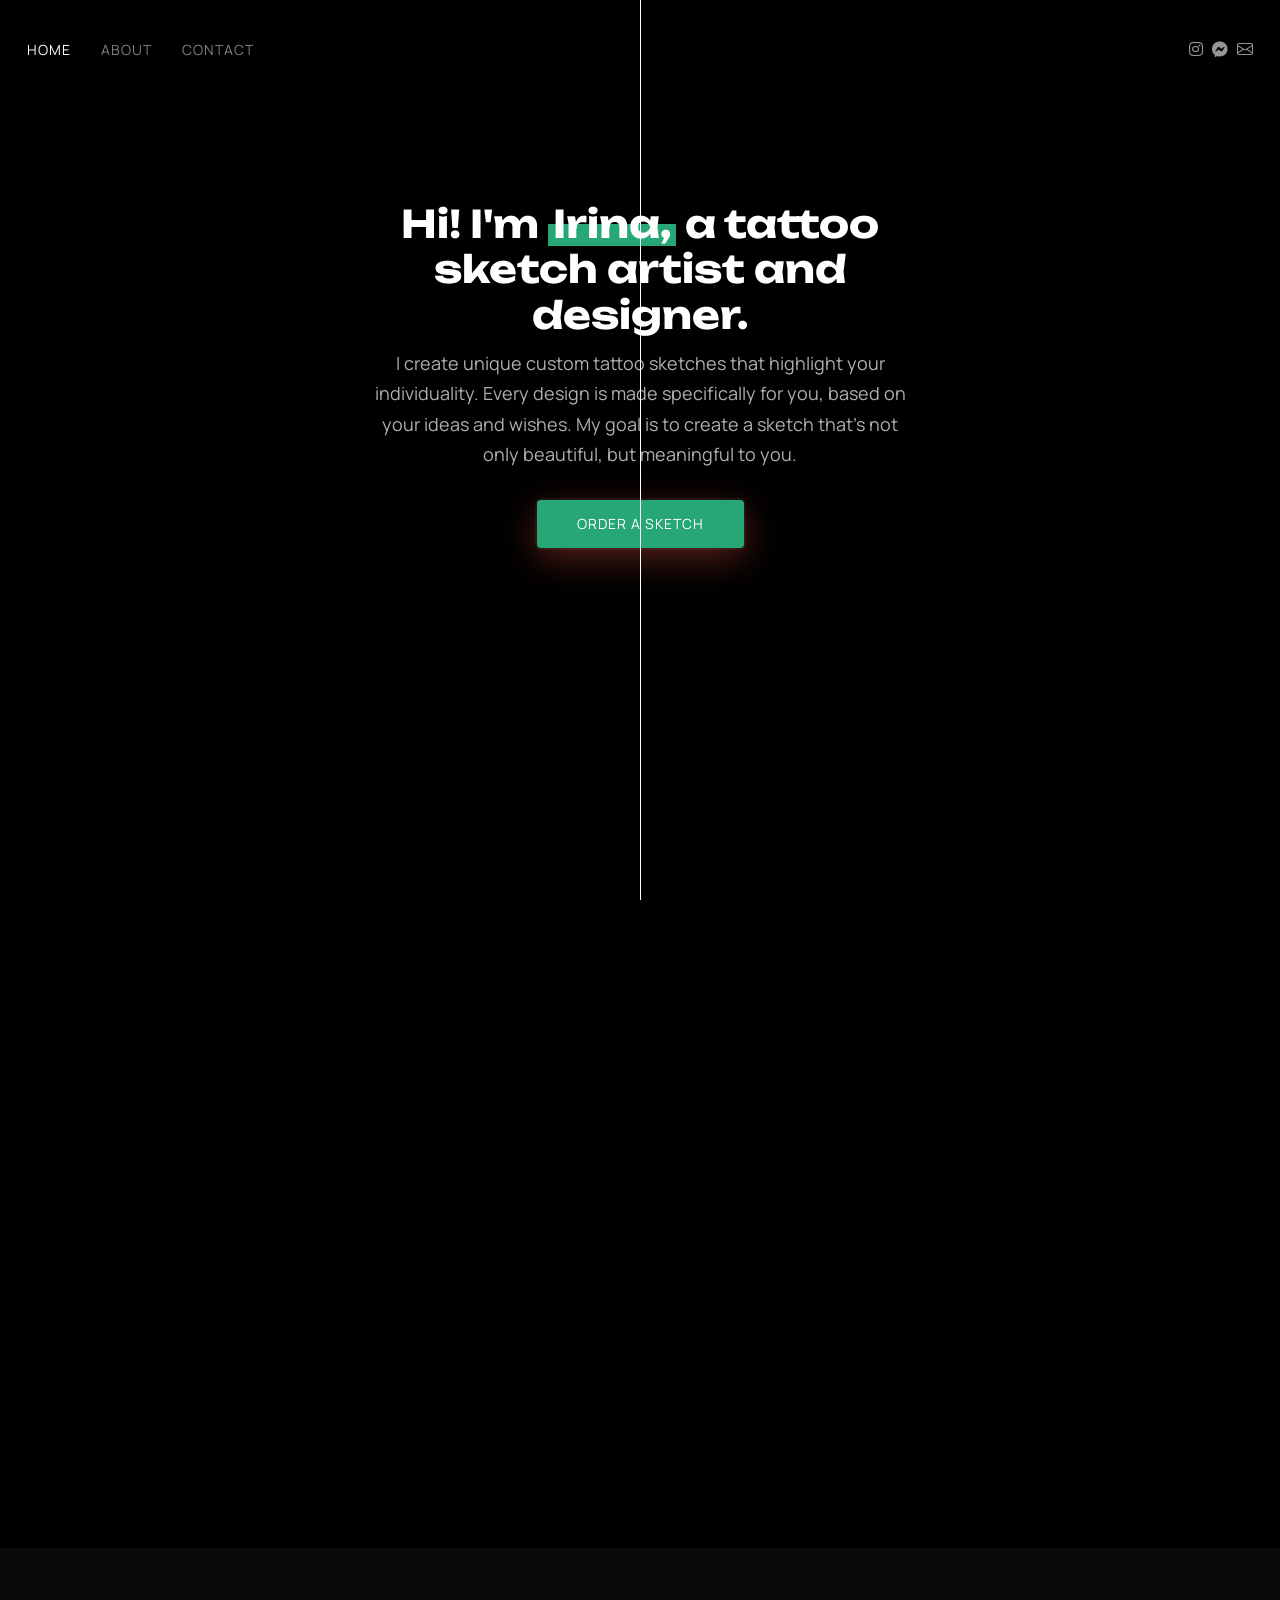
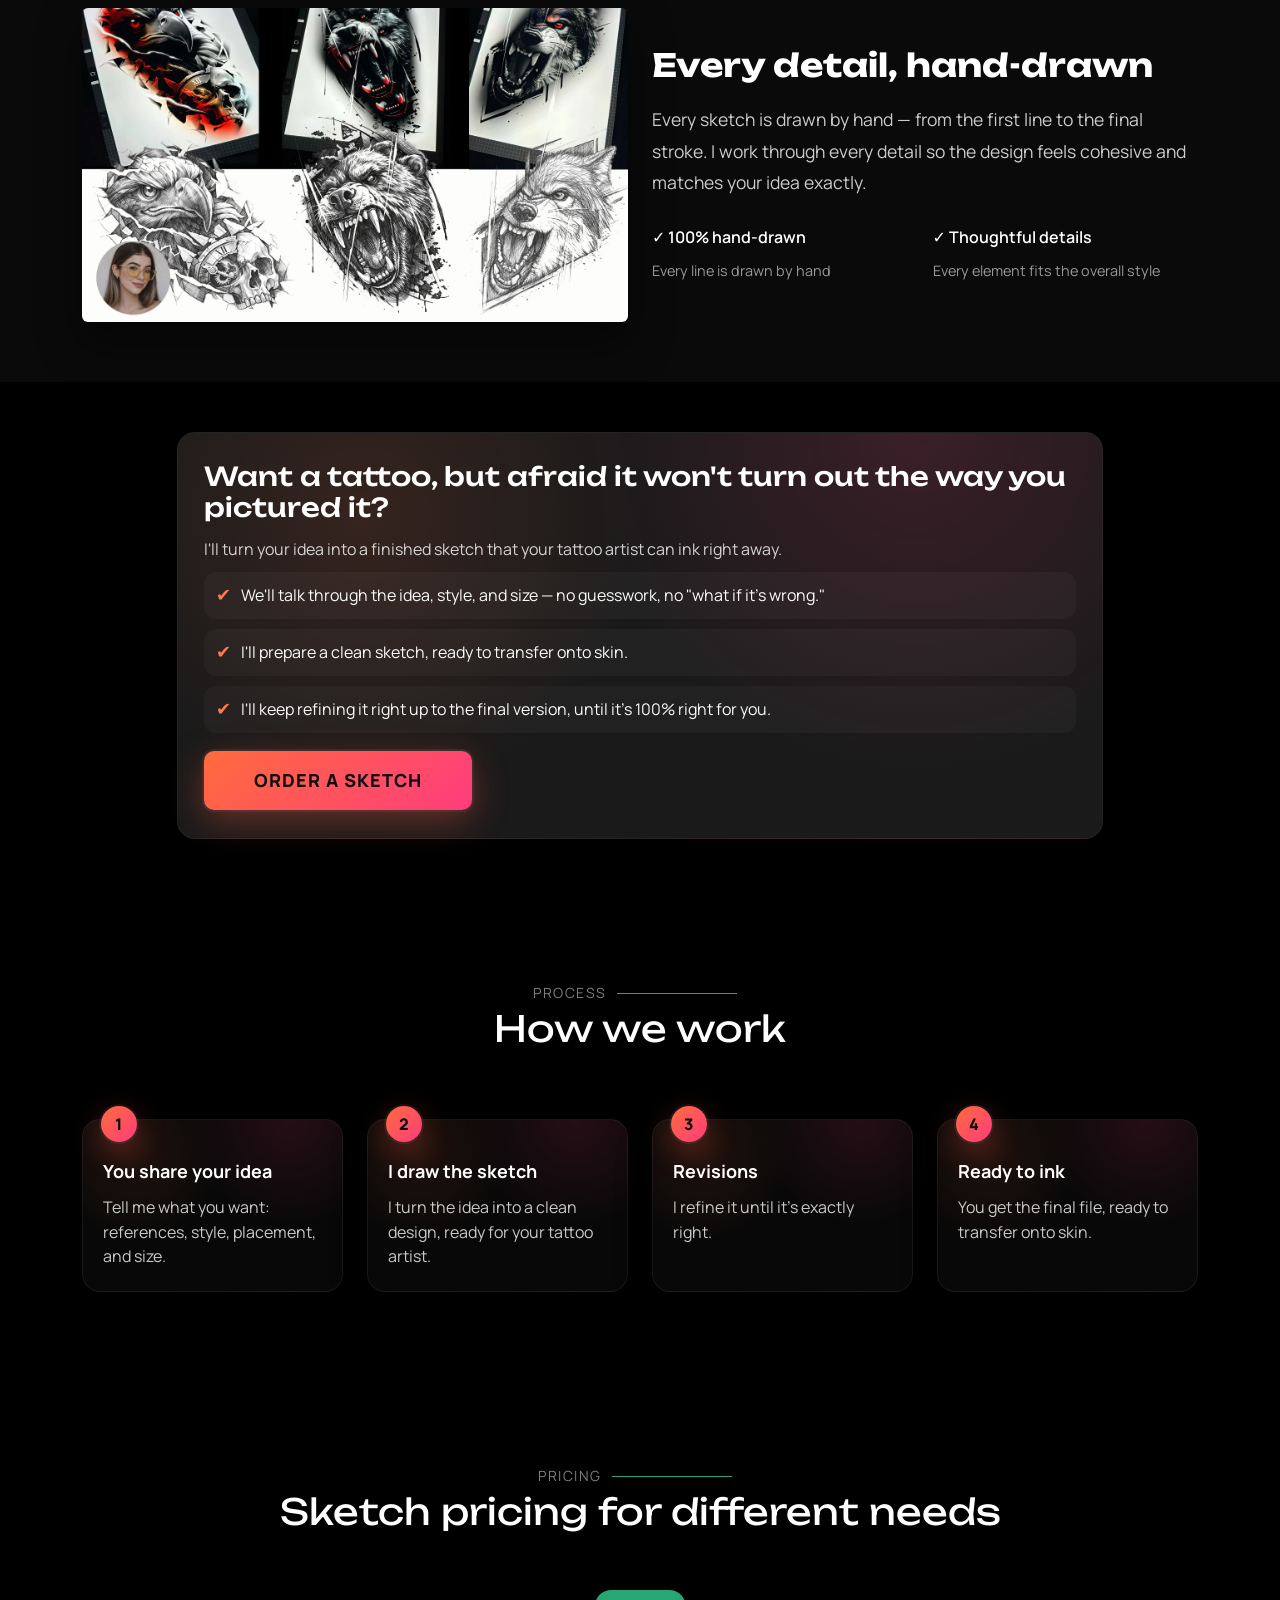
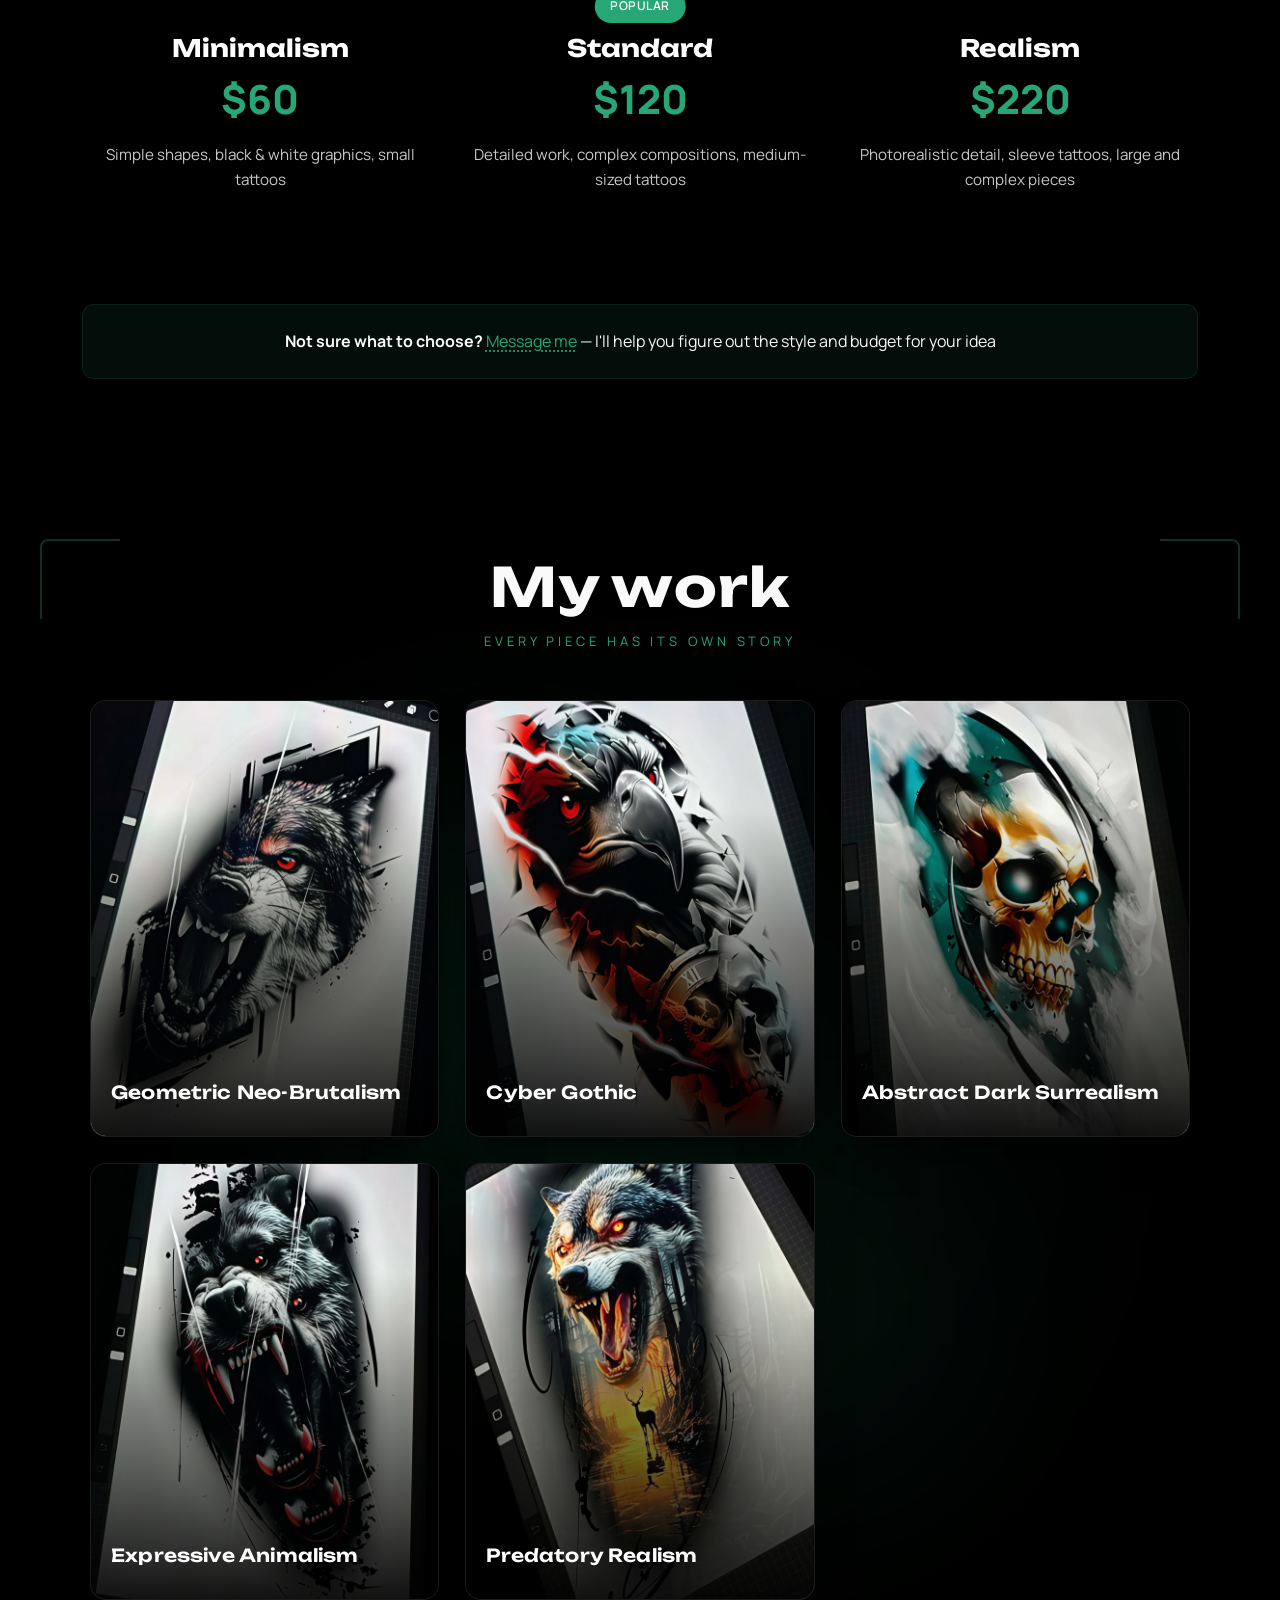
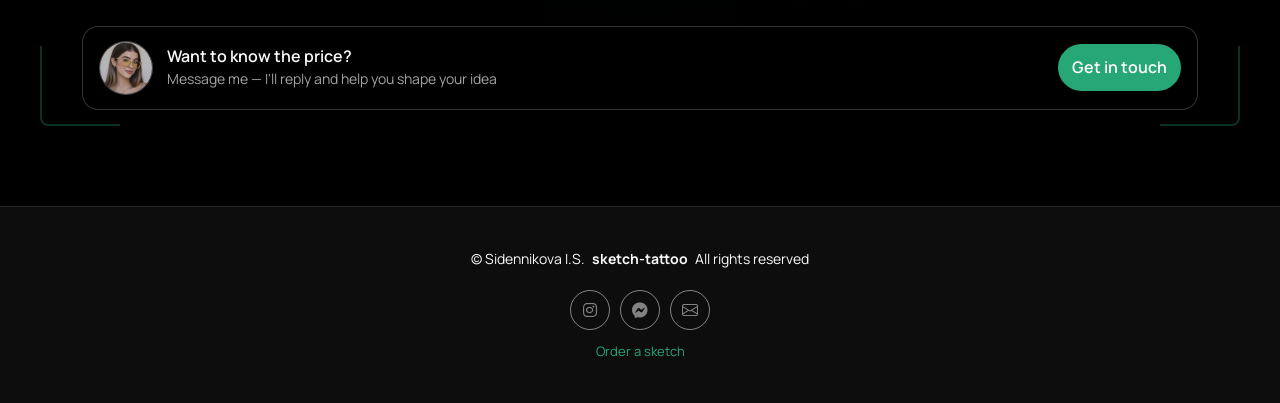
==== index.html @ bf287e65 "Update index.html" ====
<!DOCTYPE html>
<html lang="en">

<head>
  <meta charset="utf-8">
  <meta content="width=device-width, initial-scale=1.0" name="viewport">
  <title>sketch-tattoo — Custom Tattoo Sketches</title>
  <meta name="description" content="Professional custom tattoo sketches. Unique designs created just for you, based on your ideas and wishes.">
  <meta name="keywords" content="tattoo sketches, custom tattoo design, tattoo sketch artist, tattoo art, custom tattoo">

  <!-- DNS prefetch for external resources -->
  <link rel="dns-prefetch" href="//fonts.googleapis.com">
  <link rel="dns-prefetch" href="//fonts.gstatic.com">

  <!-- Favicons -->
  <link href="assets/img/favicon.png" rel="icon" type="image/png">
  <link href="assets/img/favicon.png" rel="shortcut icon" type="image/png">
  <link href="assets/img/apple-touch-icon.png" rel="apple-touch-icon">

  <!-- Open Graph -->
  <meta property="og:title" content="sketch-tattoo — Custom Tattoo Sketches">
  <meta property="og:description" content="Professional custom tattoo sketches. Unique designs created just for you.">
  <meta property="og:image" content="http://irinatattoosketch.online/assets/img/logo.png">
  <meta property="og:url" content="http://irinatattoosketch.online/">
  <meta property="og:type" content="website">
  <meta property="og:site_name" content="sketch-tattoo">
  <meta property="og:locale" content="en_US">

  <!-- Twitter Card -->
  <meta name="twitter:card" content="summary_large_image">
  <meta name="twitter:title" content="sketch-tattoo — Custom Tattoo Sketches">
  <meta name="twitter:description" content="Professional custom tattoo sketches">
  <meta name="twitter:image" content="http://irinatattoosketch.online/assets/img/logo.png">

  <!-- Additional icon sizes for better compatibility -->
  <link rel="icon" type="image/png" sizes="16x16" href="assets/img/favicon.png">
  <link rel="icon" type="image/png" sizes="32x32" href="assets/img/favicon.png">
  <link rel="icon" type="image/png" sizes="96x96" href="assets/img/favicon.png">
  <link rel="icon" type="image/png" sizes="192x192" href="assets/img/favicon.png">

  <!-- Fonts - optimized -->
  <link rel="preconnect" href="https://fonts.googleapis.com">
  <link rel="preconnect" href="https://fonts.gstatic.com" crossorigin>
  <link rel="preload" href="https://fonts.googleapis.com/css2?family=Manrope:wght@300;400;500;600;700;800&family=Unbounded:wght@400;500;600;700;800&display=swap" as="style" onload="this.onload=null;this.rel='stylesheet'">
  <noscript><link href="https://fonts.googleapis.com/css2?family=Manrope:wght@300;400;500;600;700;800&family=Unbounded:wght@400;500;600;700;800&display=swap" rel="stylesheet"></noscript>

  <!-- Critical CSS preload -->
  <link rel="preload" href="assets/vendor/bootstrap/css/bootstrap.min.css" as="style">
  <link rel="preload" href="assets/css/main.css?v=2.2" as="style">

  <!-- Vendor CSS Files -->
  <link href="assets/vendor/bootstrap/css/bootstrap.min.css" rel="stylesheet">
  <link href="assets/vendor/bootstrap-icons/bootstrap-icons.css" rel="stylesheet">
  <link href="assets/vendor/aos/aos.css" rel="stylesheet">
  <link href="assets/vendor/glightbox/css/glightbox.min.css" rel="stylesheet">
  <link href="assets/vendor/swiper/swiper-bundle.min.css" rel="stylesheet">

  <!-- Main CSS File -->
  <link href="assets/css/main.css?v=2.2" rel="stylesheet">

  <link rel="stylesheet" href="https://cdnjs.cloudflare.com/ajax/libs/font-awesome/5.15.2/css/all.min.css"/>
</head>


<!-- Meta Pixel Code -->
<script>
!function(f,b,e,v,n,t,s)
{if(f.fbq)return;n=f.fbq=function(){n.callMethod?
n.callMethod.apply(n,arguments):n.queue.push(arguments)};
if(!f._fbq)f._fbq=n;n.push=n;n.loaded=!0;n.version='2.0';
n.queue=[];t=b.createElement(e);t.async=!0;
t.src=v;s=b.getElementsByTagName(e)[0];
s.parentNode.insertBefore(t,s)}(window, document,'script',
'https://connect.facebook.net/en_US/fbevents.js');
fbq('init', '2483305172192055');
fbq('track', 'PageView');
</script>
<noscript><img height="1" width="1" style="display:none"
src="https://www.facebook.com/tr?id=2483305172192055&ev=PageView&noscript=1"
/></noscript>
<!-- End Meta Pixel Code -->


<body class="index-page">

  <header id="header" class="header d-flex align-items-center sticky-top">
    <div class="container-fluid position-relative d-flex align-items-center justify-content-between">
      <nav id="navmenu" class="navmenu">
        <ul>
          <li><a href="http://irinatattoosketch.online/" class="active">Home<br></a></li>
          <li><a href="http://irinatattoosketch.online/about.html">About</a></li>
          <li><a href="http://irinatattoosketch.online/contact.html">Contact</a></li>
        </ul>
        <i class="mobile-nav-toggle d-xl-none bi bi-list"></i>
      </nav>

      <div class="header-social-links">
        <a href="https://instagram.com/irinasketches" class="instagram" target="_blank" rel="noopener" aria-label="Instagram"><i class="fab fa-instagram"></i></a>
        <a href="https://m.me/irinasketches" class="messenger" target="_blank" rel="noopener" aria-label="Facebook Messenger"><i class="fab fa-facebook-messenger"></i></a>
        <a href="mailto:sidelnikovairina002@gmail.com" class="email" rel="noopener" aria-label="Email"><i class="bi bi-envelope"></i></a>
      </div>

    </div>
  </header>

  <main class="main">

    <!-- Hero Section -->
    <section id="hero" class="hero section">

      <div class="container">
        <div class="row justify-content-center">
          <div class="col-lg-6 text-center" data-aos="fade-up" data-aos-delay="100">
            <h2><span>Hi! I'm </span><span class="underlight">Irina,</span><span> a tattoo sketch artist and designer.</span></h2>
            <p>I create unique custom tattoo sketches that highlight your individuality. Every design is made specifically for you, based on your ideas and wishes. My goal is to create a sketch that's not only beautiful, but meaningful to you.</p>
            <div>
              <a class="btn-get-started order-trigger" href="#order">Order a sketch<br></a>
            </div>

          </div>
        </div>
      </div>
    </section><!-- /Hero Section -->
    <section id="video-hero" class="video-hero" style="position: relative; height: 100vh; overflow: hidden;">
      <video autoplay muted loop playsinline preload="metadata"
        style="
          position: absolute;
          top: 50%;
          left: 50%;
          height: 100%;
          transform: translate(-50%, -50%);
          object-fit: contain;
          pointer-events: none;
          user-select: none;
        "
        id="background-video"
        oncontextmenu="return false;"
        onselectstart="return false;"
        ondragstart="return false;"
      >
        <source src="assets/vid/123.mp4" type="video/mp4">
      </video>
    </section>


    <script>
      // Load the video after the page loads, with a delay
      window.addEventListener('load', function() {
        setTimeout(function() {
          const video = document.getElementById("background-video");
          if (video) {
            video.load(); // Load the video
            video.playbackRate = 0.7; // Slow the video down slightly
          }
        }, 1000); // 1 second delay after page load
      });
    </script>

    <!-- Handmade Section -->
    <section class="section" style="padding: 60px 0; background: #0a0a0a;">
      <div class="container" data-aos="fade-up" data-aos-delay="100">
        <div class="row align-items-center justify-content-center">
          <div class="col-lg-6">
            <div class="handmade-image-wrapper">
              <img id="handmadeImage" src="" alt="Hand-drawn sketch" class="img-fluid rounded" style="width: 100%; height: auto; box-shadow: 0 20px 40px rgba(0,0,0,0.5);" draggable="false" oncontextmenu="return false;" onselectstart="return false;" ondragstart="return false;">
            </div>
          </div>
          <div class="col-lg-6">
            <div class="handmade-content">
              <h3 style="color: #fff; font-size: 2rem; margin-bottom: 20px; font-weight: 700;">Every detail, hand-drawn</h3>
              <p style="color: #ccc; font-size: 1.1rem; line-height: 1.8; margin-bottom: 25px;">
                Every sketch is drawn by hand — from the first line to the final stroke. I work through every detail so the design feels cohesive and matches your idea exactly.
              </p>
              <div style="display: flex; gap: 15px; flex-wrap: wrap;">
                <div style="flex: 1; min-width: 200px;">
                  <div style="color: #fff; font-weight: 600; margin-bottom: 8px;">✓ 100% hand-drawn</div>
                  <div style="color: #999; font-size: 0.9rem;">Every line is drawn by hand</div>
                </div>
                <div style="flex: 1; min-width: 200px;">
                  <div style="color: #fff; font-weight: 600; margin-bottom: 8px;">✓ Thoughtful details</div>
                  <div style="color: #999; font-size: 0.9rem;">Every element fits the overall style</div>
                </div>
              </div>
            </div>
          </div>
        </div>
      </div>
    </section>

    <!-- Gallery Section -->
    <section class="section" style="padding: 50px 0;">
      <div class="container" data-aos="fade-up" data-aos-delay="80">
        <div class="row justify-content-center">
          <div class="col-lg-10">
            <div class="pain-block">
              <h3>Want a tattoo, but afraid it won't turn out the way you pictured it?</h3>
              <p>I'll turn your idea into a finished sketch that your tattoo artist can ink right away.</p>
              <ul class="pain-bullets">
                <li><span class="icon">✔</span><span>We'll talk through the idea, style, and size — no guesswork, no "what if it's wrong."</span></li>
                <li><span class="icon">✔</span><span>I'll prepare a clean sketch, ready to transfer onto skin.</span></li>
                <li><span class="icon">✔</span><span>I'll keep refining it right up to the final version, until it's 100% right for you.</span></li>
              </ul>
              <div style="margin-top: 18px;">
                <a class="btn-get-started order-trigger" href="#order">Order a sketch</a>
              </div>
            </div>
          </div>
        </div>
      </div>
    </section>
    <section id="work" class="section work-process">
      <div class="container" data-aos="fade-up" data-aos-delay="80">
        <div class="section-title text-center">
          <h2>Process</h2>
          <p>How we work</p>
        </div>

        <div class="row gy-4 justify-content-center">
          <div class="col-lg-3 col-md-6">
            <div class="work-step-card" data-aos="fade-up" data-aos-delay="100">
              <div class="work-step-badge">1</div>
              <div class="work-step-title">You share your idea</div>
              <div class="work-step-text">Tell me what you want: references, style, placement, and size.</div>
            </div>
          </div>

          <div class="col-lg-3 col-md-6">
            <div class="work-step-card" data-aos="fade-up" data-aos-delay="150">
              <div class="work-step-badge">2</div>
              <div class="work-step-title">I draw the sketch</div>
              <div class="work-step-text">I turn the idea into a clean design, ready for your tattoo artist.</div>
            </div>
          </div>

          <div class="col-lg-3 col-md-6">
            <div class="work-step-card" data-aos="fade-up" data-aos-delay="200">
              <div class="work-step-badge">3</div>
              <div class="work-step-title">Revisions</div>
              <div class="work-step-text">I refine it until it's exactly right.</div>
            </div>
          </div>

          <div class="col-lg-3 col-md-6">
            <div class="work-step-card" data-aos="fade-up" data-aos-delay="250">
              <div class="work-step-badge">4</div>
              <div class="work-step-title">Ready to ink</div>
              <div class="work-step-text">You get the final file, ready to transfer onto skin.</div>
            </div>
          </div>
        </div>
      </div>
    </section>

    <!-- Pricing Section -->
    <section id="pricing" class="section pricing-section">
      <div class="container" data-aos="fade-up" data-aos-delay="80">
        <div class="section-title text-center">
          <h2>Pricing</h2>
          <p>Sketch pricing for different needs</p>
        </div>
      </div>

      <!-- "Popular" block for mobile -->
      <div class="pricing-popular-mobile d-block d-md-none">
        <div class="container" data-aos="fade-up" data-aos-delay="150">
          <div class="pricing-item pricing-popular">
            <span class="pricing-badge">Popular</span>
            <h3 class="pricing-title">Standard</h3>
            <div>
              <div class="pricing-price">$120</div>
              <p class="pricing-desc">Detailed work, complex compositions, medium-sized tattoos</p>
            </div>
          </div>
        </div>
      </div>

      <div class="container" data-aos="fade-up" data-aos-delay="80">
        <div class="row gy-4 justify-content-center">
          <div class="col-lg-4 col-md-6 d-none d-md-block">
            <div class="pricing-item" data-aos="fade-up" data-aos-delay="100">
              <h3 class="pricing-title">Minimalism</h3>
              <div>
                <div class="pricing-price">$60</div>
                <p class="pricing-desc">Simple shapes, black & white graphics, small tattoos</p>
              </div>
            </div>
          </div>

          <div class="col-lg-4 col-md-6 d-none d-md-block">
            <div class="pricing-item pricing-popular" data-aos="fade-up" data-aos-delay="150">
              <span class="pricing-badge">Popular</span>
              <h3 class="pricing-title">Standard</h3>
              <div>
                <div class="pricing-price">$120</div>
                <p class="pricing-desc">Detailed work, complex compositions, medium-sized tattoos</p>
              </div>
            </div>
          </div>

          <div class="col-lg-4 col-md-6 d-none d-md-block">
            <div class="pricing-item" data-aos="fade-up" data-aos-delay="200">
              <h3 class="pricing-title">Realism</h3>
              <div>
                <div class="pricing-price">$220</div>
                <p class="pricing-desc">Photorealistic detail, sleeve tattoos, large and complex pieces</p>
              </div>
            </div>
          </div>

          <!-- Mobile versions of the remaining blocks -->
          <div class="col-12 d-block d-md-none">
            <div class="row gy-3">
              <div class="col-12">
                <div class="pricing-item" data-aos="fade-up" data-aos-delay="100">
                  <h3 class="pricing-title">Minimalism</h3>
                  <div>
                    <div class="pricing-price">$60</div>
                    <p class="pricing-desc">Simple shapes, black & white graphics, small tattoos</p>
                  </div>
                </div>
              </div>

              <div class="col-12">
                <div class="pricing-item" data-aos="fade-up" data-aos-delay="200">
                  <h3 class="pricing-title">Realism</h3>
                  <div>
                    <div class="pricing-price">$220</div>
                    <p class="pricing-desc">Photorealistic detail, sleeve tattoos, large and complex pieces</p>
                  </div>
                </div>
              </div>
            </div>
          </div>
        </div>

        <div class="pricing-note text-center" data-aos="fade-up" data-aos-delay="250">
          <p><strong>Not sure what to choose?</strong> <a href="#order" class="order-trigger" style="color: var(--accent-color); text-decoration: underline; text-decoration-style: dotted; text-underline-offset: 4px;">Message me</a> — I'll help you figure out the style and budget for your idea</p>
        </div>
      </div>
    </section>

    <section id="gallery-4" class="section mfb-gallery">

      <div class="mfb-gallery__bg" aria-hidden="true">
        <div class="mfb-gallery__glow mfb-gallery__glow--1"></div>
        <div class="mfb-gallery__glow mfb-gallery__glow--2"></div>
        <div class="mfb-gallery__glow mfb-gallery__glow--3"></div>

        <div class="mfb-gallery__corner mfb-gallery__corner--tl"></div>
        <div class="mfb-gallery__corner mfb-gallery__corner--tr"></div>
        <div class="mfb-gallery__corner mfb-gallery__corner--bl"></div>
        <div class="mfb-gallery__corner mfb-gallery__corner--br"></div>
      </div>

      <div class="container mfb-gallery__container">
        <div class="mfb-gallery__header">
          <h2 class="mfb-gallery__title">My work</h2>
          <p class="mfb-gallery__subtitle">Every piece has its own story</p>
        </div>

        <div class="mfb-grid">
          <figure class="mfb-card">
            <img class="mfb-card__img" src="assets/img/gallery/gallery-1.jpg" alt="Geometric neo-brutalism" loading="lazy" draggable="false" oncontextmenu="return false;">
            <figcaption class="mfb-card__caption">
              <h3 class="mfb-card__title">Geometric Neo-Brutalism</h3>
              <p class="mfb-card__desc"></p>
            </figcaption>
          </figure>

          <figure class="mfb-card">
            <img class="mfb-card__img" src="assets/img/gallery/gallery-2.jpg" alt="Cyber gothic" loading="lazy" draggable="false" oncontextmenu="return false;">
            <figcaption class="mfb-card__caption">
              <h3 class="mfb-card__title">Cyber Gothic</h3>
              <p class="mfb-card__desc"></p>
            </figcaption>
          </figure>

          <figure class="mfb-card">
            <img class="mfb-card__img" src="assets/img/gallery/gallery-3.jpg" alt="Abstract dark surrealism" loading="lazy" draggable="false" oncontextmenu="return false;">
            <figcaption class="mfb-card__caption">
              <h3 class="mfb-card__title">Abstract Dark Surrealism</h3>
              <p class="mfb-card__desc"></p>
            </figcaption>
          </figure>

          <figure class="mfb-card">
            <img class="mfb-card__img" src="assets/img/gallery/gallery-4.jpg" alt="Expressive animalism" loading="lazy" draggable="false" oncontextmenu="return false;">
            <figcaption class="mfb-card__caption">
              <h3 class="mfb-card__title">Expressive Animalism</h3>
              <p class="mfb-card__desc"></p>
            </figcaption>
          </figure>

          <figure class="mfb-card">
            <img class="mfb-card__img" src="assets/img/gallery/gallery-5.jpg" alt="Predatory realism" loading="lazy" draggable="false" oncontextmenu="return false;">
            <figcaption class="mfb-card__caption">
              <h3 class="mfb-card__title">Predatory Realism</h3>
              <p class="mfb-card__desc"></p>
            </figcaption>
          </figure>
        </div>

        <div class="mfb-gallery__cta">
          <div class="mfb-cta">
            <img class="mfb-cta__avatar" src="assets/img/profile-img.png" alt="Irina" loading="lazy">
            <div class="mfb-cta__body">
              <div class="mfb-cta__title">Want to know the price?</div>
              <div class="mfb-cta__text">Message me — I'll reply and help you shape your idea</div>
            </div>
            <a class="mfb-cta__btn order-trigger" href="#order">Get in touch</a>
          </div>
        </div>
      </div>

    </section><!-- /Gallery Section -->

  </main>

  <footer id="footer" class="footer">

    <div class="container">
      <div class="copyright text-center ">
        <p>© <span>Sidennikova I.S.</span> <strong class="px-1 sitename">sketch-tattoo</strong> <span>All rights reserved</span></p>
      </div>
      <div class="social-links d-flex justify-content-center">
        <a href="https://instagram.com/irinasketches" target="_blank" rel="noopener" aria-label="Instagram"><i class="fab fa-instagram"></i></a>
        <a href="https://m.me/irinasketches" target="_blank" rel="noopener" aria-label="Facebook Messenger"><i class="fab fa-facebook-messenger"></i></a>
        <a href="mailto:sidelnikovairina002@gmail.com" rel="noopener" aria-label="Email"><i class="bi bi-envelope"></i></a>
      </div>
      <div class="credits">
        <!-- All the links in the footer should remain intact. -->
        <!-- You can delete the links only if you've purchased the pro version. -->
        <!-- Licensing information: https://bootstrapmade.com/license/ -->
        <!-- Purchase the pro version with working PHP/AJAX contact form: [buy-url] -->
      <a href="#order" class="order-trigger">Order a sketch</a>
      </div>
    </div>

  </footer>

  <!-- Info Modal: shown first, before the messenger popup -->
  <div class="order-modal" id="infoModal">
    <div class="order-modal__dialog order-modal__dialog--sm">
      <button class="order-modal__close" type="button" aria-label="Close" id="infoCloseBtn">✕</button>

      <div class="order-modal__title">Before you reach out</div>

      <div class="order-modal__scope-note">
        Important: I draw sketches — the design itself, not the tattoo application. You'll need a tattoo artist in your city to apply it. If you're looking to get a tattoo done, please don't reach out.
      </div>

      <button type="button" class="order-modal__dark-btn order-modal__cta-btn" id="infoContinueBtn">Got it, continue</button>
    </div>
  </div>

  <!-- Order Modal: messenger buttons -->
  <div class="order-modal" id="orderModal">
    <div class="order-modal__dialog">
      <button class="order-modal__close" type="button" aria-label="Close">✕</button>

      <div class="order-modal__title">
        Let's create your unique tattoo sketch together
      </div>

      <div class="order-modal__text">
        Message me right now, and I'll create an original sketch tailored to your style and placement.
        2 free revisions, ready within 48 hours. Your idea — my design!
      </div>

      <div class="order-modal__msg-list">
        <a class="order-modal__dark-btn order-modal__msg-btn" href="https://instagram.com/irinasketches" target="_blank" rel="noopener">
          <i class="fab fa-instagram"></i>
          <span class="order-modal__msg-btn-text">
            <span class="order-modal__msg-btn-main">Instagram</span>
            <span class="order-modal__msg-btn-sub">@irinasketches — direct message</span>
          </span>
        </a>
        <a class="order-modal__dark-btn order-modal__msg-btn" href="https://m.me/irinasketches" target="_blank" rel="noopener">
          <i class="fab fa-facebook-messenger"></i>
          <span class="order-modal__msg-btn-text">
            <span class="order-modal__msg-btn-main">Messenger</span>
            <span class="order-modal__msg-btn-sub">Facebook chat</span>
          </span>
        </a>
        <a class="order-modal__dark-btn order-modal__msg-btn" href="mailto:sidelnikovairina002@gmail.com">
          <i class="bi bi-envelope"></i>
          <span class="order-modal__msg-btn-text">
            <span class="order-modal__msg-btn-main">Email</span>
            <span class="order-modal__msg-btn-sub">sidelnikovairina002@gmail.com</span>
          </span>
        </a>
      </div>

      <button type="button" class="order-examples-trigger" id="openExamplesBtn">
        <i class="bi bi-images"></i> View portfolio examples
      </button>

    </div>
  </div>

  <!-- Portfolio Examples Modal -->
  <div class="order-modal" id="examplesModal">
    <div class="order-modal__dialog">
      <button class="order-modal__close" type="button" aria-label="Close" id="examplesCloseBtn">✕</button>

      <div class="order-modal__title">Portfolio examples</div>
      <div class="order-modal__text">A few sketches I've made for clients.</div>

      <div class="order-carousel">
        <div class="order-carousel__viewport">
          <div class="order-carousel__track" id="orderCarouselTrack">
            <div class="order-carousel__item">
              <img src="assets/123/photo_2025-07-03_23-08-54 (1).jpg" alt="Sketch 1" loading="lazy" oncontextmenu="return false;" draggable="false">
            </div>
            <div class="order-carousel__item">
              <img src="assets/123/photo_2025-07-03_23-08-55 (1).jpg" alt="Sketch 2" loading="lazy" oncontextmenu="return false;" draggable="false">
            </div>
            <div class="order-carousel__item">
              <img src="assets/123/photo_2025-07-03_23-08-55 (2) (1).jpg" alt="Sketch 3" loading="lazy" oncontextmenu="return false;" draggable="false">
            </div>
            <div class="order-carousel__item">
              <img src="assets/123/photo_2025-07-03_23-08-55 (3) (1).jpg" alt="Sketch 4" loading="lazy" oncontextmenu="return false;" draggable="false">
            </div>
            <div class="order-carousel__item">
              <img src="assets/123/photo_2025-07-03_23-08-56 (1).jpg" alt="Sketch 5" loading="lazy" oncontextmenu="return false;" draggable="false">
            </div>
            <div class="order-carousel__item">
              <img src="assets/123/photo_2025-07-03_23-08-56 (2) (1).jpg" alt="Sketch 6" loading="lazy" oncontextmenu="return false;" draggable="false">
            </div>
            <div class="order-carousel__item">
              <img src="assets/123/photo_2025-07-03_23-08-56 (3) (1).jpg" alt="Sketch 7" loading="lazy" oncontextmenu="return false;" draggable="false">
            </div>
            <div class="order-carousel__item">
              <img src="assets/123/photo_2025-07-03_23-08-56 (4) (1).jpg" alt="Sketch 8" loading="lazy" oncontextmenu="return false;" draggable="false">
            </div>
          </div>
          <div class="order-carousel__nav">
            <button class="order-carousel__arrow order-carousel__arrow--prev" type="button" data-dir="-1">‹</button>
            <button class="order-carousel__arrow order-carousel__arrow--next" type="button" data-dir="1">›</button>
          </div>
        </div>
      </div>
    </div>
  </div>

  <!-- Scroll Top -->
  <a href="#" id="scroll-top" class="scroll-top d-flex align-items-center justify-content-center"><i class="bi bi-arrow-up-short"></i></a>

  <!-- Preloader -->
  <div id="preloader">
    <div class="line"></div>
  </div>

  <!-- Critical JS preload -->
  <link rel="preload" href="assets/vendor/bootstrap/js/bootstrap.bundle.min.js" as="script">
  <link rel="preload" href="assets/vendor/aos/aos.js" as="script">
  <link rel="preload" href="assets/js/main.js?v=2.2" as="script">

  <!-- Vendor JS Files -->
  <script src="assets/vendor/bootstrap/js/bootstrap.bundle.min.js" defer></script>
  <script src="assets/vendor/php-email-form/validate.js" defer></script>
  <script src="assets/vendor/aos/aos.js" defer></script>
  <script src="assets/vendor/glightbox/js/glightbox.min.js" defer></script>
  <script src="assets/vendor/swiper/swiper-bundle.min.js" defer></script>

  <!-- Main JS File -->
  <script src="assets/js/main.js?v=2.2" defer></script>

  <!-- Tracking scripts - loaded after page load for better performance -->
  <script>
    window.addEventListener('load', function() {
      setTimeout(function() {
        // Load the handmade image with a slight delay
        const handmadeImage = document.getElementById("handmadeImage");
        if (handmadeImage) {
          handmadeImage.src = "assets/img/gallery/123123123.jpg";
        }
      }, 1000);
    });
  </script>

  <!-- Order Modal logic: info popup -> messenger popup, examples carousel -->
  <script>
    (function () {
      var infoModal = document.getElementById('infoModal');
      var orderModal = document.getElementById('orderModal');
      var examplesModal = document.getElementById('examplesModal');
      if (!orderModal) return;

      var triggers = document.querySelectorAll('.order-trigger');

      function closeModal(modal) {
        modal.classList.remove('open');
        // Only release scroll lock if no other modal is left open
        var anyOpen = document.querySelector('.order-modal.open');
        if (!anyOpen) document.body.classList.remove('modal-open');
      }

      // Guard against overlapping popups: e.g. a messenger button opens in a
      // new tab and doesn't close this modal, so if the user comes back and
      // triggers another popup, the old one could still be "open" underneath.
      function closeAllModals(except) {
        document.querySelectorAll('.order-modal.open').forEach(function (m) {
          if (m !== except) m.classList.remove('open');
        });
      }

      function openModal(modal) {
        closeAllModals(modal);
        modal.classList.add('open');
        document.body.classList.add('modal-open');
      }

      // Entry point: every "order-trigger" opens the info popup first
      function openInfoModal(e) {
        if (e) e.preventDefault();
        if (infoModal) openModal(infoModal);
        else openModal(orderModal);
      }

      function closeInfoModal() {
        if (infoModal) closeModal(infoModal);
      }

      function openOrderModal(e) {
        if (e) e.preventDefault();
        openModal(orderModal);
      }

      function closeOrderModal() {
        closeModal(orderModal);
      }

      // Portfolio examples popup stacks on TOP of the order modal instead of
      // replacing it, so closing the portfolio popup only closes itself and
      // leaves the order modal open behind it.
      function openExamplesModal(e) {
        if (e) e.preventDefault();
        if (!examplesModal) return;
        examplesModal.classList.add('open');
        document.body.classList.add('modal-open');
      }

      function closeExamplesModal() {
        if (examplesModal) closeModal(examplesModal);
      }

      triggers.forEach(function (t) {
        t.addEventListener('click', openInfoModal);
      });

      var orderCloseBtn = orderModal.querySelector('.order-modal__close');
      if (orderCloseBtn) orderCloseBtn.addEventListener('click', closeOrderModal);

      orderModal.addEventListener('click', function (e) {
        if (e.target === orderModal) closeOrderModal();
      });

      // Messenger buttons navigate away (new tab / mail app) but don't
      // reload this page, so close the popup behind them right away.
      orderModal.querySelectorAll('.order-modal__msg-btn').forEach(function (btn) {
        btn.addEventListener('click', function () {
          closeOrderModal();
        });
      });

      if (infoModal) {
        var infoCloseBtn = document.getElementById('infoCloseBtn');
        var infoContinueBtn = document.getElementById('infoContinueBtn');
        if (infoCloseBtn) infoCloseBtn.addEventListener('click', closeInfoModal);
        if (infoContinueBtn) {
          infoContinueBtn.addEventListener('click', function () {
            closeInfoModal();
            openOrderModal();
          });
        }
        infoModal.addEventListener('click', function (e) {
          if (e.target === infoModal) closeInfoModal();
        });
      }

      var openExamplesBtn = document.getElementById('openExamplesBtn');
      if (openExamplesBtn) openExamplesBtn.addEventListener('click', openExamplesModal);

      if (examplesModal) {
        var examplesCloseBtn = document.getElementById('examplesCloseBtn');
        if (examplesCloseBtn) examplesCloseBtn.addEventListener('click', closeExamplesModal);
        examplesModal.addEventListener('click', function (e) {
          if (e.target === examplesModal) closeExamplesModal();
        });
      }

      document.addEventListener('keydown', function (e) {
        if (e.key !== 'Escape') return;
        if (examplesModal && examplesModal.classList.contains('open')) closeExamplesModal();
        else if (orderModal.classList.contains('open')) closeOrderModal();
        else if (infoModal && infoModal.classList.contains('open')) closeInfoModal();
      });

      // Carousel arrows
      var track = document.getElementById('orderCarouselTrack');
      var arrows = document.querySelectorAll('.order-carousel__arrow');
      arrows.forEach(function (btn) {
        btn.addEventListener('click', function () {
          if (!track) return;
          var firstItem = track.querySelector('.order-carousel__item');
          var itemWidth = firstItem ? firstItem.getBoundingClientRect().width + 14 : 260;
          var dir = parseInt(btn.getAttribute('data-dir'), 10) || 1;
          track.scrollBy({ left: dir * itemWidth, behavior: 'smooth' });
        });
      });
    })();
  </script>

</body>

</html>
---- assets/css/main.css ----
/**
* Template Name: PhotoFolio
* Template URL: https://bootstrapmade.com/photofolio-bootstrap-photography-website-template/
* Updated: Aug 07 2024 with Bootstrap v5.3.3
* Author: BootstrapMade.com
* License: https://bootstrapmade.com/license/
*/

/*--------------------------------------------------------------
# Font & Color Variables
# Help: https://bootstrapmade.com/color-system/
--------------------------------------------------------------*/
/* Fonts */
:root {
  --default-font: "Manrope",  system-ui, -apple-system, "Segoe UI", Roboto, "Helvetica Neue", Arial, "Noto Sans", "Liberation Sans", sans-serif, "Apple Color Emoji", "Segoe UI Emoji", "Segoe UI Symbol", "Noto Color Emoji";
  --heading-font: "Unbounded",  sans-serif;
  --nav-font: "Manrope",  sans-serif;
}

/* Global Colors - The following color variables are used throughout the website. Updating them here will change the color scheme of the entire website */
:root { 
  --background-color: #000000; /* Background color for the entire website, including individual sections */
  --default-color: #fafafa; /* Default color used for the majority of the text content across the entire website */
  --heading-color: #ffffff; /* Color for headings, subheadings and title throughout the website */
  --accent-color: #27a776; /* Accent color that represents your brand on the website. It's used for buttons, links, and other elements that need to stand out */
  --surface-color: #1a1a1a; /* The surface color is used as a background of boxed elements within sections, such as cards, icon boxes, or other elements that require a visual separation from the global background. */
  --contrast-color: #ffffff; /* Contrast color for text, ensuring readability against backgrounds of accent, heading, or default colors. */
}

/* Nav Menu Colors - The following color variables are used specifically for the navigation menu. They are separate from the global colors to allow for more customization options */
:root {
  --nav-color: rgba(255, 255, 255, 0.5);  /* The default color of the main navmenu links */
  --nav-hover-color: #ffffff; /* Applied to main navmenu links when they are hovered over or active */
  --nav-mobile-background-color: #1a1a1a; /* Used as the background color for mobile navigation menu */
  --nav-dropdown-background-color: #1a1a1a; /* Used as the background color for dropdown items that appear when hovering over primary navigation items */
  --nav-dropdown-color: rgba(255, 255, 255, 0.5); /* Used for navigation links of the dropdown items in the navigation menu. */
  --nav-dropdown-hover-color: #ffffff; /* Similar to --nav-hover-color, this color is applied to dropdown navigation links when they are hovered over. */
}

/* Color Presets - These classes override global colors when applied to any section or element, providing reuse of the sam color scheme. */

.light-background {
  --background-color: #1a1a1a;
  --surface-color: #343434;
}

.dark-background {
  --background-color: #060606;
  --default-color: #ffffff;
  --heading-color: #ffffff;
  --surface-color: #252525;
  --contrast-color: #ffffff;
}

/* Smooth scroll */
:root {
  scroll-behavior: smooth;
}

/*--------------------------------------------------------------
# General Styling & Shared Classes
--------------------------------------------------------------*/
body {
  color: var(--default-color);
  background-color: var(--background-color);
  font-family: var(--default-font);
}

a {
  color: var(--accent-color);
  text-decoration: none;
  transition: 0.3s;
}

a:hover {
  color: color-mix(in srgb, var(--accent-color), transparent 25%);
  text-decoration: none;
}

h1,
h2,
h3,
h4,
h5,
h6 {
  color: var(--heading-color);
  font-family: var(--heading-font);
}

/* PHP Email Form Messages
------------------------------*/
.php-email-form .error-message {
  display: none;
  background: #df1529;
  color: #ffffff;
  text-align: left;
  padding: 15px;
  margin-bottom: 24px;
  font-weight: 600;
}

.php-email-form .sent-message {
  display: none;
  color: #ffffff;
  background: #059652;
  text-align: center;
  padding: 15px;
  margin-bottom: 24px;
  font-weight: 600;
}

.php-email-form .loading {
  display: none;
  background: var(--surface-color);
  text-align: center;
  padding: 15px;
  margin-bottom: 24px;
}

.php-email-form .loading:before {
  content: "";
  display: inline-block;
  border-radius: 50%;
  width: 24px;
  height: 24px;
  margin: 0 10px -6px 0;
  border: 3px solid var(--accent-color);
  border-top-color: var(--surface-color);
  animation: php-email-form-loading 1s linear infinite;
}

@keyframes php-email-form-loading {
  0% {
      transform: rotate(0deg);
  }

  100% {
      transform: rotate(360deg);
  }
}

body {
  font-family: var(--default-font);
  margin: 0;
  padding: 0;
  background: #000;
  color: #fff;
  line-height: 1.7;
}

.overlay {
  position: fixed;
  top: 0;
  left: 0;
  width: 100%;
  height: 100%;
  background: rgba(0, 0, 0, 0.9);
}

.order-modal {
  position: fixed;
  inset: 0;
  display: none;
  align-items: center;
  justify-content: center;
  background: rgba(0, 0, 0, 0.78);
  backdrop-filter: blur(4px);
  padding: 0;
  z-index: 999999;
  isolation: isolate;
  overflow: hidden;
  overscroll-behavior: contain;
  padding-top: env(safe-area-inset-top, 0px);
  padding-bottom: env(safe-area-inset-bottom, 0px);
}

.order-modal.open {
  display: flex;
}

/* infoModal ("Before you reach out") must always render above the
   main order/messenger popup, so it's the first thing the user sees. */
#infoModal {
  z-index: 1000000;
}

.order-modal__dialog {
  position: relative;
  background: radial-gradient(circle at 15% 15%, rgba(255, 108, 61, 0.12), transparent 40%),
              radial-gradient(circle at 80% 0%, rgba(255, 60, 125, 0.14), transparent 45%),
              #0b0b0f;
  border: 1px solid rgba(255, 255, 255, 0.06);
  box-shadow: 0 20px 60px rgba(0, 0, 0, 0.55);
  border-radius: 18px;
  max-width: 840px;
  width: 100%;
  padding: 32px 28px 26px;
  color: #f8f8f8;
  box-sizing: border-box;
  max-height: 100vh; /* fallback */
  max-height: 100svh;
  max-height: 100dvh;
  overflow-x: hidden;
  overflow-y: auto;
  overscroll-behavior: contain;
  -webkit-overflow-scrolling: touch;
}

.order-modal__dialog--sm {
  max-width: 460px;
}

.order-modal__close {
  position: absolute;
  top: 12px;
  right: 12px;
  width: 28px;
  height: 28px;
  border-radius: 50%;
  background: rgba(255, 255, 255, 0.08);
  border: 1px solid rgba(255, 255, 255, 0.08);
  color: #fff;
  font-size: 16px;
  display: grid;
  place-items: center;
  cursor: pointer;
  transition: 0.25s;
}

.order-modal__close:hover {
  background: rgba(255, 255, 255, 0.16);
}

.order-modal__title {
  text-align: center;
  font-size: clamp(24px, 2.8vw, 32px);
  margin: 6px 0 12px;
  font-weight: 800;
}

.order-modal__text {
  text-align: center;
  color: rgba(255, 255, 255, 0.82);
  line-height: 1.55;
  max-width: 700px;
  margin: 0 auto 24px;
  font-size: 16px;
}

.order-modal__actions {
  display: grid;
  grid-template-columns: 1fr;
  gap: 12px;
  margin-bottom: 18px;
}

/* Unified dark/outlined button used across the info & messenger popups.
   Same color as the rest of the site design; on hover only the text/icon
   (i.e. the "font") turns red — background and border stay put. */
.order-modal__dark-btn {
  display: flex;
  align-items: center;
  justify-content: center;
  gap: 12px;
  width: 100%;
  padding: 16px 20px;
  border-radius: 14px;
  border: 1px solid rgba(255, 255, 255, 0.16);
  background: rgba(255, 255, 255, 0.03);
  color: #fff;
  text-decoration: none;
  cursor: pointer;
  box-sizing: border-box;
  transition: color 0.25s ease, border-color 0.25s ease, background-color 0.25s ease;
}

.order-modal__dark-btn:hover,
.order-modal__dark-btn:focus-visible {
  color: #ff3c3d;
}

.order-modal__dark-btn:focus-visible {
  outline: 2px solid rgba(255, 60, 61, 0.5);
  outline-offset: 3px;
}

.order-modal__cta-btn {
  font-size: 15px;
  font-weight: 800;
  text-transform: uppercase;
  letter-spacing: 0.4px;
  text-align: center;
}

.order-modal__msg-list {
  display: flex;
  flex-direction: column;
  gap: 12px;
  margin-bottom: 16px;
}

.order-modal__msg-btn {
  justify-content: flex-start;
  text-align: left;
}

.order-modal__msg-btn i {
  font-size: 22px;
  width: 28px;
  flex-shrink: 0;
  text-align: center;
}

.order-modal__msg-btn-text {
  display: flex;
  flex-direction: column;
  gap: 2px;
}

.order-modal__msg-btn-main {
  font-size: 15px;
  font-weight: 800;
  text-transform: uppercase;
  letter-spacing: 0.4px;
  line-height: 1.2;
}

.order-modal__msg-btn-sub {
  font-size: 12px;
  font-weight: 500;
  line-height: 1.3;
  color: rgba(255, 255, 255, 0.5);
  transition: color 0.25s ease;
}

.order-modal__dark-btn:hover .order-modal__msg-btn-sub,
.order-modal__dark-btn:focus-visible .order-modal__msg-btn-sub {
  color: rgba(255, 90, 90, 0.75);
}

.order-carousel {
  margin-top: 12px;
}

.order-carousel__label {
  font-weight: 700;
  letter-spacing: 0.6px;
  text-transform: uppercase;
  font-size: 13px;
  color: rgba(255, 255, 255, 0.65);
  margin-bottom: 8px;
  display: inline-block;
}

.order-carousel__viewport {
  position: relative;
}

.order-carousel__track {
  display: grid;
  grid-auto-flow: column;
  grid-auto-columns: 82%;
  gap: 14px;
  overflow-x: auto;
  scroll-snap-type: x mandatory;
  scroll-behavior: smooth;
  padding: 6px 4px 10px;
  -webkit-overflow-scrolling: touch;
}

.order-carousel__track::-webkit-scrollbar {
  height: 6px;
}

.order-carousel__track::-webkit-scrollbar-thumb {
  background: rgba(255, 255, 255, 0.22);
  border-radius: 8px;
}

.order-carousel__item {
  scroll-snap-align: center;
  border-radius: 12px;
  overflow: hidden;
  border: 1px solid rgba(255, 255, 255, 0.06);
  background: #111;
}

.order-carousel__item img {
  width: 100%;
  height: 100%;
  display: block;
  object-fit: cover;
  user-select: none;
  pointer-events: none;
  -webkit-user-drag: none;
}

.order-carousel__nav {
  position: absolute;
  inset: 0;
  pointer-events: none;
}

.order-carousel__arrow {
  position: absolute;
  top: 50%;
  transform: translateY(-50%);
  width: 44px;
  height: 44px;
  border-radius: 50%;
  border: 1px solid rgba(255, 255, 255, 0.15);
  background: rgba(0, 0, 0, 0.5);
  color: #fff;
  display: grid;
  place-items: center;
  cursor: pointer;
  pointer-events: all;
  transition: 0.25s ease;
}

.order-carousel__arrow:hover {
  background: rgba(0, 0, 0, 0.7);
  border-color: rgba(255, 255, 255, 0.25);
}

.order-carousel__arrow--prev {
  left: -6px;
}

.order-carousel__arrow--next {
  right: -6px;
}

.order-modal__scope-note {
  text-align: center;
  color: rgba(255, 255, 255, 0.85);
  font-size: 15px;
  line-height: 1.6;
  background: rgba(255, 255, 255, 0.04);
  border: 1px solid rgba(255, 255, 255, 0.14);
  border-radius: 14px;
  padding: 18px 20px;
  margin: 0 0 22px;
}

.order-examples-trigger {
  display: flex;
  align-items: center;
  justify-content: center;
  gap: 8px;
  width: 100%;
  margin-top: 4px;
  padding: 12px;
  background: transparent;
  border: 1px dashed rgba(255, 255, 255, 0.18);
  border-radius: 12px;
  color: rgba(255, 255, 255, 0.6);
  font-size: 13px;
  font-weight: 600;
  cursor: pointer;
  box-sizing: border-box;
  transition: color 0.25s ease, border-color 0.25s ease;
}

.order-examples-trigger:hover,
.order-examples-trigger:focus-visible {
  color: #ff3c3d;
}

.order-modal small {
  display: block;
  text-align: center;
  color: rgba(255, 255, 255, 0.55);
  margin-top: 12px;
}

.order-modal__vpn-notice {
  text-align: right;
  margin-top: 8px;
  padding-right: 8px;
}

.order-modal__vpn-text {
  color: #ff0000;
  font-size: 12px;
  opacity: 0.8;
}

/* Order modal: messenger / form toggle switch */
.order-toggle {
  display: flex;
  gap: 6px;
  background: rgba(255, 255, 255, 0.06);
  border: 1px solid rgba(255, 255, 255, 0.08);
  padding: 5px;
  border-radius: 13px;
  margin: 0 auto 22px;
  max-width: 380px;
}

body.modal-open {
  overflow: hidden;
  overscroll-behavior: contain;
}

@media (min-width: 768px) {
  .order-modal__dialog {
    padding: 38px 38px 30px;
  }

  .order-modal__actions {
    grid-template-columns: repeat(2, minmax(0, 1fr));
  }

  .order-carousel__track {
    grid-auto-columns: 48%;
  }
}

@media (max-width: 767.98px) {
  .order-modal {
    align-items: flex-start;
  }

  .order-modal__dialog {
    margin-top: 20px;
    max-height: calc(100vh - 40px);
    max-height: calc(100svh - 40px);
    max-height: calc(100dvh - 40px);
    height: auto;
  }

  .order-carousel__item {
    height: 230px;
  }
}

@media (min-width: 1200px) {
  .order-carousel__track {
    grid-auto-columns: 36%;
  }

  .order-carousel__arrow {
    display: grid;
  }
}

.form-container {
  background: #000000;
  padding: 20px;
  border-radius: 15px;
  box-shadow: 0 0 20px rgba(255, 255, 255, 0.5);
  width: 90%;
  max-width: 600px;
}

.form-container h2 {
  margin: 0 0 10px; /* Уменьшены отступы */
  text-align: center;
  font-size: 24px;
  font-weight: bold;
}

.form-container label {
  display: block;
  margin: 4px 0 2px; /* Уменьшены отступы */
  color: #ccc;
}

.form-container input, .form-container select, .form-container button {
  width: 100%;
  padding: 14px; /* Увеличены отступы внутри элементов для комфортного ввода */
  margin-bottom: 8px; /* Уменьшены отступы между полями */
  border-radius: 8px;
  border: none;
  outline: none;
  font-size: 16px;
  background: #222;
  color: #fff;
  box-shadow: inset 0 0 5px rgba(0, 0, 0, 0.5);
}

.form-container input:focus, .form-container select:focus {
  box-shadow: 0 0 10px rgba(255, 255, 255, 0.5);
}

.form-container button {
  background: #444;
  color: #fff;
  text-transform: uppercase;
  letter-spacing: 1px;
  cursor: pointer;
  transition: 0.5s;
}

.form-container button:hover {
  background: #555;
  box-shadow: 0 0 10px rgba(255, 255, 255, 0.5);
}

.btn-order {
  display: inline-block;
  background: linear-gradient(135deg, #ff6b3d, #ff3c7d);
  color: #0f0f0f;
  padding: 12px 22px;
  border-radius: 10px;
  text-decoration: none;
  font-weight: 700;
  letter-spacing: 0.3px;
  transition: 0.35s;
  box-shadow: 0 8px 28px rgba(255, 90, 70, 0.35), 0 0 0 1px rgba(255, 255, 255, 0.06);
}

.btn-order:hover {
  transform: translateY(-1px);
  box-shadow: 0 12px 36px rgba(255, 90, 70, 0.5), 0 0 0 1px rgba(255, 255, 255, 0.08);
  color: #0b0b0b;
}

.btn-get-started {
  display: inline-block;
  padding: 14px 50px;
  border-radius: 10px;
  background: linear-gradient(135deg, #ff6b3d, #ff3c7d);
  color: #0f0f0f;
  text-transform: uppercase;
  letter-spacing: 1px;
  border: none;
  font-size: 18px;
  font-weight: 800;
  text-align: center;
  cursor: pointer;
  transition: 0.35s;
  box-shadow: 0 10px 35px rgba(255, 90, 70, 0.35), 0 0 0 2px rgba(255, 255, 255, 0.06);
}

.btn-get-started:hover {
  transform: translateY(-1px);
  box-shadow: 0 14px 45px rgba(255, 90, 70, 0.5), 0 0 0 2px rgba(255, 255, 255, 0.08);
  color: #0b0b0b;
}

.green-button {
  background: linear-gradient(135deg, #004d00, #007300);
  color: #fff;
  font-weight: 400;
  font-size: 16px;
  padding: 14px 50px;
  border-radius: 6px;
  text-transform: uppercase;
  letter-spacing: 1px;
  cursor: pointer;
  display: block;
  margin: 20px auto 0;
  text-align: center;
  transition: 0.5s;
}

.green-button:hover {
  background: linear-gradient(135deg, #006600, #009900);
  box-shadow: 0 0 15px rgba(0, 255, 0, 0.5);
}

textarea {
  width: 100%;
  height: 120px; /* Увеличена высота */
  resize: none;
  border: 1px solid #ccc;
  border-radius: 4px;
  padding: 10px; /* Увеличены отступы внутри textarea */
  font-size: 14px;
  box-sizing: border-box;
}

textarea:focus {
  border-color: #7bbd42;
  outline: none;
}

@media screen and (max-width: 768px) {
  .form-container {
      padding: 15px;
  }

  .form-container label {
      margin: 4px 0 2px; /* Уменьшены отступы */
  }

  .form-container input,
  .form-container select,
  .form-container button {
      padding: 12px; /* Увеличены отступы внутри элементов */
      margin-bottom: 6px; /* Уменьшены отступы между элементами */
  }

  .form-container h2 {
      font-size: 20px;
  }

  textarea {
      font-size: 14px; /* Размер шрифта как до изменений */
      padding: 10px; /* Отступы внутри textarea увеличены */
  }
}

@media screen and (max-width: 480px) {
  .form-container {
      padding: 12px;
  }

  .form-container label {
      margin: 4px 0 2px; /* Уменьшены отступы */
  }

  .form-container input,
  .form-container select,
  .form-container button {
      padding: 10px; /* Увеличены отступы внутри */
      margin-bottom: 5px; /* Уменьшены отступы между элементами */
  }

  .form-container h2 {
      font-size: 18px;
  }

  textarea {
      font-size: 12px;
      padding: 8px; /* Отступы внутри textarea увеличены */
  }

  .work-step-card {
      padding: 22px 16px 18px;
  }

  .work-step-badge {
      left: 14px;
      width: 34px;
      height: 34px;
      font-size: 15px;
  }
}

.pain-block {
  background: radial-gradient(circle at 20% 20%, rgba(255, 108, 61, 0.12), transparent 35%),
              radial-gradient(circle at 80% 0%, rgba(255, 60, 125, 0.14), transparent 40%),
              var(--surface-color);
  border: 1px solid rgba(255, 255, 255, 0.04);
  border-radius: 18px;
  padding: 28px 26px;
  box-shadow: 0 16px 40px rgba(0, 0, 0, 0.35);
}

.pain-block h3 {
  font-size: 26px;
  margin-bottom: 14px;
}

.pain-block p {
  color: rgba(255, 255, 255, 0.8);
  margin-bottom: 10px;
  line-height: 1.55;
}

.pain-bullets {
  list-style: none;
  padding: 0;
  margin: 0;
  display: grid;
  gap: 10px;
}

.pain-bullets li {
  display: flex;
  gap: 10px;
  align-items: flex-start;
  background: rgba(255, 255, 255, 0.03);
  border-radius: 12px;
  padding: 10px 12px;
}

.pain-bullets .icon {
  color: #ff7a4f;
  font-size: 18px;
  line-height: 1.4;
}

.work-process {
  position: relative;
}

.work-step-card {
  position: relative;
  height: 100%;
  padding: 26px 20px 22px;
  border-radius: 18px;
  background: radial-gradient(circle at 20% 20%, rgba(255, 108, 61, 0.10), transparent 35%),
              radial-gradient(circle at 80% 0%, rgba(255, 60, 125, 0.12), transparent 40%),
              rgba(255, 255, 255, 0.03);
  border: 1px solid rgba(255, 255, 255, 0.06);
  box-shadow: 0 14px 34px rgba(0, 0, 0, 0.35);
  transition: 0.35s;
}

.work-step-card:hover {
  transform: translateY(-2px);
  box-shadow: 0 18px 42px rgba(0, 0, 0, 0.45);
}

.work-step-badge {
  position: absolute;
  top: -14px;
  left: 18px;
  width: 36px;
  height: 36px;
  border-radius: 999px;
  display: grid;
  place-items: center;
  font-weight: 900;
  font-size: 16px;
  letter-spacing: 0.2px;
  color: #0b0b0b;
  background: linear-gradient(135deg, #ff6b3d, #ff3c7d);
  box-shadow: 0 10px 30px rgba(255, 90, 70, 0.35), 0 0 0 2px rgba(255, 255, 255, 0.06);
}

.work-step-title {
  margin-top: 10px;
  font-size: 18px;
  font-weight: 700;
  color: var(--heading-color);
}

.work-step-text {
  margin-top: 8px;
  line-height: 1.55;
  color: rgba(255, 255, 255, 0.78);
}

/*--------------------------------------------------------------
# Global Header
--------------------------------------------------------------*/
.header {
  color: var(--default-color);
  background-color: var(--background-color);
  padding: 20px 0;
  transition: all 0.5s;
  z-index: 997;
  border-bottom: 1px solid var(--background-color);
}

.header .logo {
  line-height: 1;
}

.header .logo img {
  max-height: 36px;
  margin-right: 8px;
}

.header .logo h1 {
  font-size: 32px;
  margin: 0;
  font-weight: 400;
  color: var(--heading-color);
}

.header .logo i {
  font-size: 28px;
  margin-right: 6px;
}

.header .header-social-links {
  padding-right: 15px;
}

.header .header-social-links a {
  color: color-mix(in srgb, var(--default-color), transparent 40%);
  padding-left: 6px;
  display: inline-block;
  transition: 0.3s;
  font-size: 16px;
}

.header .header-social-links a:hover {
  color: var(--accent-color);
}

.header .header-social-links a i {
  line-height: 0px;
}

.price-section.centered {
  text-align: center;
}

.price-table {
  margin: 0 auto;
  border-collapse: collapse;
  font-size: 16px;
}

.price-table td {
  padding: 6px 16px;
  vertical-align: top;
  text-align: left;
}

@media (max-width: 1200px) {
  .header .logo {
    order: 1;
  }

  .header .logo h1 {
    font-size: 26px;
  }

  .header .logo i {
    font-size: 20px;
  }

  .header .header-social-links {
    order: 2;
  }

  .header .header-social-links a {
    font-size: 16px;
  }

  .header .navmenu {
    order: 3;
  }
}

.scrolled .header {
  border-color: color-mix(in srgb, var(--background-color) 90%, white 20%);
}

/*--------------------------------------------------------------
# Navigation Menu
--------------------------------------------------------------*/
/* Navmenu - Desktop */
@media (min-width: 1200px) {
  .navmenu {
    padding: 0;
  }

  .navmenu ul {
    margin: 0;
    padding: 0;
    display: flex;
    list-style: none;
    align-items: center;
  }

  .navmenu li {
    position: relative;
  }

  .navmenu a,
  .navmenu a:focus {
    color: var(--nav-color);
    padding: 18px 15px;
    font-size: 14px;
    font-family: var(--nav-font);
    font-weight: 400;
    display: flex;
    align-items: center;
    justify-content: space-between;
    white-space: nowrap;
    transition: 0.3s;
    text-transform: uppercase;
    letter-spacing: 1px;
  }

  .navmenu a i,
  .navmenu a:focus i {
    font-size: 12px;
    line-height: 0;
    margin-left: 5px;
    transition: 0.3s;
  }

  .navmenu li:last-child a {
    padding-right: 0;
  }

  .navmenu li:hover>a,
  .navmenu .active,
  .navmenu .active:focus {
    color: var(--nav-hover-color);
  }

  .navmenu .dropdown ul {
    margin: 0;
    padding: 10px 0;
    background: var(--nav-dropdown-background-color);
    display: block;
    position: absolute;
    visibility: hidden;
    left: 14px;
    top: 130%;
    opacity: 0;
    transition: 0.3s;
    border-radius: 4px;
    z-index: 99;
  }

  .navmenu .dropdown ul li {
    min-width: 200px;
  }

  .navmenu .dropdown ul a {
    padding: 10px 20px;
    font-size: 15px;
    text-transform: none;
    color: var(--nav-dropdown-color);
  }

  .navmenu .dropdown ul a i {
    font-size: 12px;
  }

  .navmenu .dropdown ul a:hover,
  .navmenu .dropdown ul .active:hover,
  .navmenu .dropdown ul li:hover>a {
    color: var(--nav-dropdown-hover-color);
  }

  .navmenu .dropdown:hover>ul {
    opacity: 1;
    top: 100%;
    visibility: visible;
  }

  .navmenu .dropdown .dropdown ul {
    top: 0;
    left: -90%;
    visibility: hidden;
  }

  .navmenu .dropdown .dropdown:hover>ul {
    opacity: 1;
    top: 0;
    left: -100%;
    visibility: visible;
  }
}

/* Navmenu - Mobile */
@media (max-width: 1199px) {
  .mobile-nav-toggle {
    color: var(--nav-color);
    font-size: 28px;
    line-height: 0;
    margin-right: 10px;
    cursor: pointer;
    transition: color 0.3s;
  }

  .navmenu {
    padding: 0;
    z-index: 9997;
  }

  .navmenu ul {
    display: none;
    position: absolute;
    inset: 60px 20px 20px 20px;
    padding: 10px 0;
    margin: 0;
    border-radius: 6px;
    background-color: var(--nav-mobile-background-color);
    overflow-y: auto;
    transition: 0.3s;
    z-index: 9998;
    box-shadow: 0px 0px 30px rgba(0, 0, 0, 0.1);
  }

  .navmenu a,
  .navmenu a:focus {
    color: var(--nav-dropdown-color);
    padding: 10px 20px;
    font-family: var(--nav-font);
    font-size: 17px;
    font-weight: 500;
    display: flex;
    align-items: center;
    justify-content: space-between;
    white-space: nowrap;
    transition: 0.3s;
  }

  .navmenu a i,
  .navmenu a:focus i {
    font-size: 12px;
    line-height: 0;
    margin-left: 5px;
    width: 30px;
    height: 30px;
    display: flex;
    align-items: center;
    justify-content: center;
    border-radius: 50%;
    transition: 0.3s;
    background-color: color-mix(in srgb, var(--accent-color), transparent 90%);
  }

  .navmenu a i:hover,
  .navmenu a:focus i:hover {
    background-color: var(--accent-color);
    color: var(--contrast-color);
  }

  .navmenu a:hover,
  .navmenu .active,
  .navmenu .active:focus {
    color: var(--nav-dropdown-hover-color);
  }

  .navmenu .active i,
  .navmenu .active:focus i {
    background-color: var(--accent-color);
    color: var(--contrast-color);
    transform: rotate(180deg);
  }

  .navmenu .dropdown ul {
    position: static;
    display: none;
    z-index: 99;
    padding: 10px 0;
    margin: 10px 20px;
    background-color: var(--nav-dropdown-background-color);
    border: 1px solid color-mix(in srgb, var(--default-color), transparent 90%);
    box-shadow: none;
    transition: all 0.5s ease-in-out;
  }

  .navmenu .dropdown ul ul {
    background-color: rgba(33, 37, 41, 0.1);
  }

  .navmenu .dropdown>.dropdown-active {
    display: block;
    background-color: rgba(33, 37, 41, 0.03);
  }

  .mobile-nav-active {
    overflow: hidden;
  }

  .mobile-nav-active .mobile-nav-toggle {
    color: #fff;
    position: absolute;
    font-size: 32px;
    top: 15px;
    right: 15px;
    margin-right: 0;
    z-index: 9999;
  }

  .mobile-nav-active .navmenu {
    position: fixed;
    overflow: hidden;
    inset: 0;
    background: rgba(33, 37, 41, 0.8);
    transition: 0.3s;
  }

  .mobile-nav-active .navmenu>ul {
    display: block;
  }
}

/*--------------------------------------------------------------
# Global Footer
--------------------------------------------------------------*/
.footer {
  --background-color: color-mix(in srgb, var(--default-color), transparent 95%);
  border-top: 1px solid color-mix(in srgb, var(--default-color), transparent 90%);
  color: var(--default-color);
  background-color: var(--background-color);
  font-size: 14px;
  padding: 40px 0;
  position: relative;
}

.footer .copyright p {
  margin-bottom: 0;
}

.footer .social-links {
  margin-top: 20px;
}

.footer .social-links a {
  display: flex;
  align-items: center;
  justify-content: center;
  width: 40px;
  height: 40px;
  border-radius: 50%;
  border: 1px solid color-mix(in srgb, var(--default-color), transparent 50%);
  font-size: 16px;
  color: color-mix(in srgb, var(--default-color), transparent 50%);
  margin: 0 5px;
  transition: 0.3s;
}

.footer .social-links a:hover {
  color: var(--accent-color);
  border-color: var(--accent-color);
}

.footer .credits {
  margin-top: 10px;
  font-size: 13px;
  text-align: center;
}

/*--------------------------------------------------------------
# Preloader
--------------------------------------------------------------*/
#preloader {
  display: flex;
  position: fixed;
  inset: 0;
  width: 100%;
  height: 100vh;
  z-index: 99999;
}

#preloader:before,
#preloader:after {
  content: "";
  background-color: #000000;
  position: absolute;
  inset: 0;
  width: 50%;
  height: 100%;
  transition: all 0.3s ease 0s;
  z-index: -1;
}

#preloader:after {
  left: auto;
  right: 0;
}

#preloader .line {
  position: relative;
  overflow: hidden;
  margin: auto;
  width: 1px;
  height: 280px;
  transition: all 0.8s ease 0s;
}

#preloader .line:before {
  content: "";
  position: absolute;
  background-color: #ffffff;
  left: 0;
  top: 50%;
  width: 1px;
  height: 0%;
  transform: translateY(-50%);
  animation: lineincrease 1000ms ease-in-out 0s forwards;
}

#preloader .line:after {
  content: "";
  position: absolute;
  background-color: color-mix(in srgb, var(--default-color), transparent 95%);
  left: 0;
  top: 0;
  width: 1px;
  height: 100%;
  transform: translateY(-100%);
  animation: linemove 1200ms linear 0s infinite;
  animation-delay: 2000ms;
}

#preloader.loaded .line {
  opacity: 0;
  height: 100% !important;
}

#preloader.loaded .line:after {
  opacity: 0;
}

#preloader.loaded:before,
#preloader.loaded:after {
  animation: preloaderfinish 300ms ease-in-out 500ms forwards;
}

@keyframes lineincrease {
  0% {
    height: 0%;
  }

  100% {
    height: 100%;
  }
}

@keyframes linemove {
  0% {
    transform: translateY(200%);
  }

  100% {
    transform: translateY(-100%);
  }
}

@keyframes preloaderfinish {
  0% {
    width: 5 0%;
  }

  100% {
    width: 0%;
  }
}

/*--------------------------------------------------------------
# Scroll Top Button
--------------------------------------------------------------*/
.scroll-top {
  position: fixed;
  visibility: hidden;
  opacity: 0;
  right: 15px;
  bottom: -15px;
  z-index: 500;
  background-color: var(--accent-color);
  width: 44px;
  height: 44px;
  border-radius: 50px;
  transition: all 0.4s;
}

.scroll-top i {
  font-size: 24px;
  color: var(--default-color);
  line-height: 0;
}

.scroll-top:hover {
  background-color: color-mix(in srgb, var(--accent-color), transparent 20%);
}

.scroll-top.active {
  visibility: visible;
  opacity: 1;
  bottom: 15px;
}

/*--------------------------------------------------------------
# Disable aos animation delay on mobile devices
--------------------------------------------------------------*/
@media screen and (max-width: 768px) {
  [data-aos-delay] {
    transition-delay: 0 !important;
  }
}

/*--------------------------------------------------------------
# Global Page Titles & Breadcrumbs
--------------------------------------------------------------*/
.page-title {
  color: var(--default-color);
  background-color: var(--background-color);
  position: relative;
}

.page-title .heading {
  padding: 80px 0;
  border-top: 1px solid color-mix(in srgb, var(--default-color), transparent 90%);
}

.page-title .heading h1 {
  font-size: 64px;
  font-weight: 400;
}

.page-title .heading .cta-btn {
  color: var(--default-color);
  background: var(--accent-color);
  font-weight: 400;
  font-size: 14px;
  display: inline-block;
  margin-top: 20px;
  padding: 12px 40px;
  border-radius: 4px;
  transition: 0.5s;
  text-transform: uppercase;
  letter-spacing: 1px;
}

.page-title .heading .cta-btn:hover {
  background-color: color-mix(in srgb, var(--accent-color) 90%, white 10%);
}

.page-title nav {
  background-color: color-mix(in srgb, var(--default-color), transparent 90%);
  padding: 20px 0;
}

.page-title nav ol {
  display: flex;
  flex-wrap: wrap;
  list-style: none;
  margin: 0;
  font-size: 16px;
  font-weight: 600;
}

.page-title nav ol li+li {
  padding-left: 10px;
}

.page-title nav ol li+li::before {
  content: "/";
  display: inline-block;
  padding-right: 10px;
  color: color-mix(in srgb, var(--default-color), transparent 70%);
}

/*--------------------------------------------------------------
# Global Sections
--------------------------------------------------------------*/
section,
.section {
  color: var(--default-color);
  background-color: var(--background-color);
  padding: 100px 0;
  scroll-margin-top: 100px;
  overflow: clip;
}

@media (max-width: 1199px) {

  section,
  .section {
    scroll-margin-top: 66px;
  }
}

/*--------------------------------------------------------------
# Global Section Titles
--------------------------------------------------------------*/
.section-title {
  padding-bottom: 60px;
  position: relative;
}

.section-title h2 {
  font-size: 14px;
  font-weight: 400;
  padding: 0;
  line-height: 1px;
  margin: 0;
  letter-spacing: 1.5px;
  text-transform: uppercase;
  color: color-mix(in srgb, var(--default-color), transparent 50%);
  position: relative;
  font-family: var(--default-font);
}

.section-title h2::after {
  content: "";
  width: 120px;
  height: 1px;
  display: inline-block;
  background: var(--accent-color);
  margin: 4px 10px;
}

.section-title p {
  color: var(--heading-color);
  margin: 0;
  font-size: 36px;
  font-weight: 400;
  font-family: var(--heading-font);
}

/*--------------------------------------------------------------
# Hero Section
--------------------------------------------------------------*/
.hero {
  width: 100%;
  min-height: 30vh;
  position: relative;
  display: flex;
  align-items: center;
}

.hero h2 {
  margin: 0 0 10px 0;
  font-size: 38px;
  font-weight: 700;
}

.hero h2 .underlight {
  position: relative;
  z-index: 1;
  padding: 0 5px;
  display: inline-block;
}

.hero h2 .underlight:before {
  content: "";
  position: absolute;
  height: 50%;
  bottom: 0;
  left: 0;
  right: 0;
  background: var(--accent-color);
  z-index: -1;
}

.hero p {
  color: color-mix(in srgb, var(--default-color), transparent 30%);
  margin-bottom: 30px;
  font-size: 18px;
}

@media (max-width: 768px) {
  .hero h2 {
    font-size: 32px;
  }
}

.hero .btn-get-started {
  color: var(--contrast-color);
  background: var(--accent-color);
  font-weight: 400;
  font-size: 14px;
  display: inline-block;
  padding: 12px 40px;
  border-radius: 4px;
  transition: 0.5s;
  text-transform: uppercase;
  letter-spacing: 1px;
}

.hero .btn-get-started:hover {
  background-color: color-mix(in srgb, var(--accent-color) 90%, white 10%);
}

/*--------------------------------------------------------------
# Gallery Section
--------------------------------------------------------------*/
.gallery .gallery-item {
  position: relative;
  overflow: hidden;
  border-radius: 10px;
}

.gallery .gallery-item img {
  transition: 0.3s;
}

.gallery .gallery-links {
  position: absolute;
  inset: 0;
  opacity: 0;
  transition: all ease-in-out 0.3s;
  background: rgba(0, 0, 0, 0.6);
  z-index: 3;
}

.gallery .gallery-links .preview-link,
.gallery .gallery-links .details-link {
  font-size: 20px;
  color: rgba(255, 255, 255, 0.5);
  transition: 0.3s;
  line-height: 1.2;
  margin: 30px 8px 0 8px;
}

.gallery .gallery-links .preview-link:hover,
.gallery .gallery-links .details-link:hover {
  color: #ffffff;
}

.gallery .gallery-links .details-link {
  font-size: 30px;
  line-height: 0;
}

.gallery .gallery-item:hover .gallery-links {
  opacity: 1;
}

.gallery .gallery-item:hover .preview-link,
.gallery .gallery-item:hover .details-link {
  margin-top: 0;
}

.gallery .gallery-item:hover img {
  transform: scale(1.1);
}

.glightbox-clean .gslide-description {
  background: #272727;
}

.glightbox-clean .gslide-title {
  color: rgba(255, 255, 255, 0.8);
  margin: 0;
}

/*--------------------------------------------------------------
# About Section
--------------------------------------------------------------*/
.about .content h2 {
  font-weight: 700;
  font-size: 24px;
}

.about .content ul {
  list-style: none;
  padding: 0;
}

.about .content ul li {
  margin-bottom: 20px;
  display: flex;
  align-items: center;
}

.about .content ul strong {
  margin-right: 10px;
}

.about .content ul i {
  font-size: 16px;
  margin-right: 5px;
  color: var(--accent-color);
  line-height: 0;
}

/*--------------------------------------------------------------
# Testimonials Section
--------------------------------------------------------------*/
.testimonials .testimonial-item {
  background-color: var(--surface-color);
  box-shadow: 0px 0 20px rgba(0, 0, 0, 0.1);
  box-sizing: content-box;
  padding: 30px;
  margin: 40px 30px;
  min-height: 320px;
  display: flex;
  flex-direction: column;
  text-align: center;
  transition: 0.3s;
}

.testimonials .testimonial-item .stars {
  margin-bottom: 15px;
}

.testimonials .testimonial-item .stars i {
  color: #ffc107;
  margin: 0 1px;
}

.testimonials .testimonial-item .testimonial-img {
  width: 90px;
  border-radius: 50%;
  border: 4px solid var(--background-color);
  margin: 0 auto;
}

.testimonials .testimonial-item h3 {
  font-size: 18px;
  font-weight: bold;
  margin: 10px 0 5px 0;
}

.testimonials .testimonial-item h4 {
  font-size: 14px;
  color: color-mix(in srgb, var(--default-color), transparent 40%);
  margin: 0;
}

.testimonials .testimonial-item p {
  font-style: italic;
  margin: 0 auto 15px auto;
}

.testimonials .swiper-wrapper {
  height: auto;
}

.testimonials .swiper-pagination {
  margin-top: 20px;
  position: relative;
}

.testimonials .swiper-pagination .swiper-pagination-bullet {
  width: 12px;
  height: 12px;
  background-color: color-mix(in srgb, var(--default-color), transparent 85%);
  opacity: 1;
}

.testimonials .swiper-pagination .swiper-pagination-bullet-active {
  background-color: var(--accent-color);
}

.testimonials .swiper-slide {
  opacity: 0.3;
}

@media (max-width: 1199px) {
  .testimonials .swiper-slide-active {
    opacity: 1;
  }

  .testimonials .swiper-pagination {
    margin-top: 0;
  }

  .testimonials .testimonial-item {
    margin: 40px 20px;
  }
}

@media (min-width: 1200px) {
  .testimonials .swiper-slide-next {
    opacity: 1;
    transform: scale(1.12);
  }
}

/*--------------------------------------------------------------
# Gallery Details Section
--------------------------------------------------------------*/
.gallery-details .portfolio-details-slider img {
  width: 100%;
}

.gallery-details .swiper-wrapper {
  height: auto;
}

.gallery-details .swiper-button-prev,
.gallery-details .swiper-button-next {
  width: 48px;
  height: 48px;
}

.gallery-details .swiper-button-prev:after,
.gallery-details .swiper-button-next:after {
  color: rgba(255, 255, 255, 0.8);
  background-color: rgba(0, 0, 0, 0.15);
  font-size: 24px;
  border-radius: 50%;
  width: 48px;
  height: 48px;
  display: flex;
  align-items: center;
  justify-content: center;
  transition: 0.3s;
}

.gallery-details .swiper-button-prev:hover:after,
.gallery-details .swiper-button-next:hover:after {
  background-color: rgba(0, 0, 0, 0.3);
}

@media (max-width: 575px) {

  .gallery-details .swiper-button-prev,
  .gallery-details .swiper-button-next {
    display: none;
  }
}

.gallery-details .swiper-pagination {
  margin-top: 20px;
  position: relative;
}

.gallery-details .swiper-pagination .swiper-pagination-bullet {
  width: 10px;
  height: 10px;
  background-color: color-mix(in srgb, var(--default-color), transparent 85%);
  opacity: 1;
}

.gallery-details .swiper-pagination .swiper-pagination-bullet-active {
  background-color: var(--accent-color);
}

.gallery-details .portfolio-info h3 {
  font-size: 22px;
  font-weight: 700;
  margin-bottom: 20px;
  padding-bottom: 20px;
  position: relative;
}

.gallery-details .portfolio-info h3:after {
  content: "";
  position: absolute;
  display: block;
  width: 50px;
  height: 3px;
  background: var(--accent-color);
  left: 0;
  bottom: 0;
}

.gallery-details .portfolio-info ul {
  list-style: none;
  padding: 0;
  font-size: 15px;
}

.gallery-details .portfolio-info ul li {
  display: flex;
  flex-direction: column;
  padding-bottom: 15px;
}

.gallery-details .portfolio-info ul strong {
  text-transform: uppercase;
  font-weight: 400;
  color: color-mix(in srgb, var(--default-color), transparent 50%);
  font-size: 14px;
}

.gallery-details .portfolio-info .btn-visit {
  padding: 8px 40px;
  background: var(--accent-color);
  color: var(--contrast-color);
  border-radius: 50px;
  transition: 0.3s;
}

.gallery-details .portfolio-info .btn-visit:hover {
  background: color-mix(in srgb, var(--accent-color), transparent 20%);
}

.gallery-details .portfolio-description h2 {
  font-size: 26px;
  font-weight: 700;
  margin-bottom: 20px;
}

.gallery-details .portfolio-description p {
  padding: 0;
}

.gallery-details .portfolio-description .testimonial-item {
  padding: 30px 30px 0 30px;
  position: relative;
  background: color-mix(in srgb, var(--default-color), transparent 97%);
  margin-bottom: 50px;
}

.gallery-details .portfolio-description .testimonial-item .testimonial-img {
  width: 90px;
  border-radius: 50px;
  border: 6px solid var(--background-color);
  float: left;
  margin: 0 10px 0 0;
}

.gallery-details .portfolio-description .testimonial-item h3 {
  font-size: 18px;
  font-weight: bold;
  margin: 15px 0 5px 0;
  padding-top: 20px;
}

.gallery-details .portfolio-description .testimonial-item h4 {
  font-size: 14px;
  color: #6c757d;
  margin: 0;
}

.gallery-details .portfolio-description .testimonial-item .quote-icon-left,
.gallery-details .portfolio-description .testimonial-item .quote-icon-right {
  color: color-mix(in srgb, var(--accent-color), transparent 50%);
  font-size: 26px;
  line-height: 0;
}

.gallery-details .portfolio-description .testimonial-item .quote-icon-left {
  display: inline-block;
  left: -5px;
  position: relative;
}

.gallery-details .portfolio-description .testimonial-item .quote-icon-right {
  display: inline-block;
  right: -5px;
  position: relative;
  top: 10px;
  transform: scale(-1, -1);
}

.gallery-details .portfolio-description .testimonial-item p {
  font-style: italic;
  margin: 0 0 15px 0 0 0;
  padding: 0;
}

/*--------------------------------------------------------------
# Services Section
--------------------------------------------------------------*/
.services .service-item {
  background-color: var(--surface-color);
  padding: 50px 30px;
  transition: all 0.3s ease-in-out;
  height: 100%;
  position: relative;
  z-index: 1;
}

.services .service-item:before {
  content: "";
  position: absolute;
  background: var(--accent-color);
  inset: 100% 0 0 0;
  transition: all 0.3s;
  z-index: -1;
}

.services .service-item .icon {
  margin-bottom: 15px;
}

.services .service-item .icon i {
  color: var(--default-color);
  background-color: var(--accent-color);
  font-size: 24px;
  width: 56px;
  height: 56px;
  display: flex;
  align-items: center;
  justify-content: center;
  border-radius: 50%;
  transition: ease-in-out 0.3s;
}

.services .service-item h4 {
  font-weight: 700;
  margin-bottom: 15px;
  font-size: 20px;
  font-family: var(--default-font);
}

.services .service-item h4 a {
  color: var(--heading-color);
  transition: ease-in-out 0.3s;
}

.services .service-item p {
  line-height: 24px;
  font-size: 14px;
  margin-bottom: 0;
  transition: ease-in-out 0.3s;
}

.services .service-item:hover h4 a,
.services .service-item:hover p {
  color: var(--default-color);
}

.services .service-item:hover i {
  color: var(--accent-color);
  background-color: var(--default-color);
}

.services .service-item:hover:before {
  background: var(--accent-color);
  inset: 0;
  border-radius: 0px;
}

/*--------------------------------------------------------------
# Pricing Section
--------------------------------------------------------------*/
.pricing .pricing-item {
  border-bottom: 1px dashed color-mix(in srgb, var(--default-color), transparent 60%);
  width: 100%;
  height: 100%;
  padding: 0 0 15px 0;
}

.pricing .pricing-item h3 {
  margin: 0;
  font-size: 20px;
  font-weight: 600;
}

.pricing .pricing-item h4 {
  margin: 0;
  font-size: 18px;
  color: var(--accent-color);
}

/*--------------------------------------------------------------
# Contact Section
--------------------------------------------------------------*/
.contact .info-wrap {
  margin-bottom: 30px;
}

.contact .info-item i {
  font-size: 20px;
  color: var(--accent-color);
  width: 56px;
  height: 56px;
  display: flex;
  justify-content: center;
  align-items: center;
  transition: all 0.3s ease-in-out;
  border-radius: 50%;
  border: 1px solid color-mix(in srgb, var(--accent-color), transparent 40%);
  margin-right: 15px;
}

.contact .info-item h3 {
  font-size: 18px;
  font-weight: 700;
  margin: 0 0 5px 0;
  font-family: var(--default-font);
}

.contact .info-item p {
  padding: 0;
  margin-bottom: 0;
  font-size: 14px;
}

.contact .info-item:hover i {
  background: var(--accent-color);
  color: var(--contrast-color);
}

@media (max-width: 575px) {
  .contact .php-email-form {
    padding: 20px;
  }
}

.contact .php-email-form input[type=text],
.contact .php-email-form input[type=email],
.contact .php-email-form textarea {
  font-size: 14px;
  padding: 10px 15px;
  box-shadow: none;
  border-radius: 0;
  color: var(--default-color);
  background-color: var(--surface-color);
  border-color: color-mix(in srgb, var(--default-color), transparent 80%);
}

.contact .php-email-form input[type=text]:focus,
.contact .php-email-form input[type=email]:focus,
.contact .php-email-form textarea:focus {
  border-color: var(--accent-color);
}

.contact .php-email-form input[type=text]::placeholder,
.contact .php-email-form textarea::placeholder {
  color: color-mix(in srgb, var(--default-color), transparent 70%);
}

.contact .php-email-form input[type=email]::placeholder {
  color: color-mix(in srgb, var(--default-color), transparent 70%);
}

.contact .php-email-form button[type=submit] {
  color: var(--default-color);
  background: var(--accent-color);
  font-weight: 400;
  font-size: 14px;
  display: inline-block;
  margin-top: 20px;
  padding: 14px 40px;
  border: 0;
  border-radius: 4px;
  transition: 0.5s;
  text-transform: uppercase;
  letter-spacing: 1px;
}

.contact .php-email-form button[type=submit]:hover {
  background-color: color-mix(in srgb, var(--accent-color) 90%, white 10%);
  transition: 0.5s;
  text-transform: uppercase;
  letter-spacing: 1px;
}

.mfb-gallery {
  position: relative;
  overflow: hidden;
  padding: 64px 0;
}

@media (min-width: 768px) {
  .mfb-gallery {
    padding: 96px 0;
  }
}

.mfb-gallery__container {
  position: relative;
  z-index: 2;
}

.mfb-gallery__bg {
  position: absolute;
  inset: 0;
  overflow: hidden;
  z-index: 0;
  pointer-events: none;
}

.mfb-gallery__glow {
  position: absolute;
  border-radius: 999px;
  background: color-mix(in srgb, var(--accent-color), transparent 80%);
  filter: blur(120px);
  opacity: 0.7;
}

.mfb-gallery__glow--1 {
  top: 25%;
  left: 25%;
  width: 384px;
  height: 384px;
  opacity: 0.55;
}

.mfb-gallery__glow--2 {
  bottom: 25%;
  right: 25%;
  width: 320px;
  height: 320px;
  opacity: 0.45;
}

.mfb-gallery__glow--3 {
  top: 50%;
  left: 50%;
  transform: translate(-50%, -50%);
  width: 600px;
  height: 600px;
  opacity: 0.35;
  filter: blur(150px);
}

.mfb-gallery__corner {
  position: absolute;
  width: 80px;
  height: 80px;
  border-color: color-mix(in srgb, var(--accent-color), transparent 70%);
  border-style: solid;
  border-width: 0;
}

.mfb-gallery__corner--tl {
  top: 80px;
  left: 40px;
  border-left-width: 2px;
  border-top-width: 2px;
  border-top-left-radius: 8px;
}

.mfb-gallery__corner--tr {
  top: 80px;
  right: 40px;
  border-right-width: 2px;
  border-top-width: 2px;
  border-top-right-radius: 8px;
}

.mfb-gallery__corner--bl {
  bottom: 80px;
  left: 40px;
  border-left-width: 2px;
  border-bottom-width: 2px;
  border-bottom-left-radius: 8px;
}

.mfb-gallery__corner--br {
  bottom: 80px;
  right: 40px;
  border-right-width: 2px;
  border-bottom-width: 2px;
  border-bottom-right-radius: 8px;
}

.mfb-gallery__header {
  text-align: center;
  margin-bottom: 48px;
}

.mfb-gallery__title {
  font-family: var(--heading-font);
  font-size: 42px;
  font-weight: 700;
  letter-spacing: 0.02em;
  color: var(--default-color);
  margin: 0 0 10px 0;
}

@media (min-width: 768px) {
  .mfb-gallery__title {
    font-size: 54px;
  }
}

.mfb-gallery__subtitle {
  margin: 0;
  color: var(--accent-color);
  font-size: 13px;
  letter-spacing: 0.3em;
  text-transform: uppercase;
}

.mfb-grid {
  display: grid;
  grid-template-columns: repeat(2, 1fr);
  gap: 12px;
  margin: 0 auto;
  max-width: 1100px;
}

@media (min-width: 576px) {
  .mfb-grid {
    gap: 22px;
  }
}

@media (min-width: 992px) {
  .mfb-grid {
    grid-template-columns: repeat(3, 1fr);
    gap: 26px;
  }
}

.mfb-card {
  position: relative;
  margin: 0;
  border-radius: 16px;
  overflow: hidden;
  aspect-ratio: 4 / 5;
  background: #0d0d0d;
  border: 1px solid rgba(255, 255, 255, 0.06);
  box-shadow: 0 18px 40px -18px rgba(0, 0, 0, 0.9);
  transition: transform 0.35s ease, box-shadow 0.35s ease, border-color 0.35s ease;
}

.mfb-card:hover {
  transform: translateY(-6px);
  border-color: color-mix(in srgb, var(--accent-color), transparent 55%);
  box-shadow: 0 28px 55px -20px rgba(0, 0, 0, 0.95);
}

.mfb-card__img {
  width: 100%;
  height: 100%;
  object-fit: cover;
  display: block;
  transition: transform 0.6s ease;
  user-select: none;
}

.mfb-card:hover .mfb-card__img {
  transform: scale(1.06);
}

.mfb-card__caption {
  position: absolute;
  inset: 0;
  display: flex;
  flex-direction: column;
  justify-content: flex-end;
  padding: 22px 20px;
  background: linear-gradient(to top, rgba(0, 0, 0, 0.92) 0%, rgba(0, 0, 0, 0.45) 45%, rgba(0, 0, 0, 0) 75%);
}

.mfb-card__title {
  font-family: var(--heading-font);
  color: #fff;
  font-size: 18px;
  font-weight: 600;
  margin: 0;
  letter-spacing: 0.01em;
}

.mfb-card__desc {
  color: rgba(255, 255, 255, 0.82);
  font-size: 14px;
  line-height: 1.55;
  margin: 10px 0 0 0;
  max-height: 0;
  opacity: 0;
  overflow: hidden;
  transform: translateY(8px);
  transition: max-height 0.4s ease, opacity 0.35s ease, transform 0.35s ease, margin 0.4s ease;
}

.mfb-card:hover .mfb-card__desc,
.mfb-card:focus-within .mfb-card__desc {
  max-height: 220px;
  opacity: 1;
  transform: translateY(0);
}

@media (hover: none) {
  .mfb-card__desc {
    max-height: 220px;
    opacity: 1;
    transform: none;
  }
}

.mfb-gallery__main {
  display: flex;
  align-items: center;
  justify-content: center;
  gap: 1px;
}

@media (min-width: 768px) {
  .mfb-gallery__main {
    gap: 32px;
  }
}

@media (min-width: 992px) {
  .mfb-gallery__main {
    gap: 64px;
  }
}

.mfb-gallery__nav {
  position: relative;
  padding: 12px;
  background: transparent;
  border: 0;
  color: var(--accent-color);
}

@media (min-width: 768px) {
  .mfb-gallery__nav {
    padding: 16px;
  }
}

.mfb-gallery__nav-glow {
  position: absolute;
  inset: 0;
  border-radius: 12px;
  background: color-mix(in srgb, var(--accent-color), transparent 80%);
  filter: blur(18px);
  opacity: 0;
  transition: opacity 0.25s;
}

.mfb-gallery__nav:hover .mfb-gallery__nav-glow {
  opacity: 1;
}

.mfb-gallery__icon {
  width: 32px;
  height: 32px;
  position: relative;
  z-index: 1;
  transition: transform 0.25s;
}

@media (min-width: 768px) {
  .mfb-gallery__icon {
    width: 40px;
    height: 40px;
  }
}

.mfb-phone {
  position: relative;
}

.mfb-phone__glow {
  position: absolute;
  inset: -16px;
  border-radius: 48px;
  background: linear-gradient(
    to bottom,
    color-mix(in srgb, var(--accent-color), transparent 70%),
    color-mix(in srgb, var(--accent-color), transparent 90%),
    color-mix(in srgb, var(--accent-color), transparent 70%)
  );
  filter: blur(18px);
}

.mfb-phone__frame {
  position: relative;
  border-radius: 40px;
  padding: 8px;
  background: linear-gradient(to bottom, #27272a, #18181b);
  box-shadow: 0 25px 50px -12px rgba(0, 0, 0, 0.8);
}

.mfb-phone__bezel {
  position: relative;
  background: #000;
  border-radius: 32px;
  padding: 4px;
  overflow: hidden;
}

.mfb-phone__notch {
  position: absolute;
  top: 0;
  left: 50%;
  transform: translateX(-50%);
  width: 96px;
  height: 24px;
  background: #000;
  border-bottom-left-radius: 16px;
  border-bottom-right-radius: 16px;
  z-index: 3;
}

.mfb-phone__screen {
  position: relative;
  width: 280px;
  height: 500px;
  border-radius: 28px;
  overflow: hidden;
  touch-action: pan-y;
}

@media (min-width: 768px) {
  .mfb-phone__screen {
    width: 320px;
    height: 580px;
  }
}

.mfb-phone__img {
  width: 100%;
  height: 100%;
  object-fit: cover;
  transition: opacity 0.5s ease, transform 0.5s ease;
  user-select: none;
  -webkit-user-drag: none;
  -webkit-user-select: none;
  pointer-events: none;
}

.mfb-phone__img.is-fading {
  opacity: 0;
  transform: scale(1.02);
}

.mfb-phone__overlay {
  position: absolute;
  inset: 0;
  background: linear-gradient(to top, rgba(0, 0, 0, 0.6), transparent 60%);
  pointer-events: none;
}

.mfb-phone__title-wrap {
  position: absolute;
  left: 0;
  right: 0;
  bottom: 24px;
  text-align: center;
  padding: 0 14px;
  pointer-events: none;
}

.mfb-phone__title {
  margin: 0;
  color: #fff;
  font-family: var(--heading-font);
  font-size: 28px;
  font-weight: 600;
  text-shadow: 0 6px 18px rgba(0, 0, 0, 0.6);
}

@media (min-width: 768px) {
  .mfb-phone__title {
    font-size: 34px;
  }
}

.mfb-phone__btn {
  position: absolute;
  width: 4px;
  background: #3f3f46;
}

.mfb-phone__btn--r1 {
  right: -2px;
  top: 96px;
  height: 48px;
  border-top-left-radius: 2px;
  border-bottom-left-radius: 2px;
}

.mfb-phone__btn--r2 {
  right: -2px;
  top: 160px;
  height: 32px;
  border-top-left-radius: 2px;
  border-bottom-left-radius: 2px;
}

.mfb-phone__btn--l {
  left: -2px;
  top: 112px;
  height: 64px;
  border-top-right-radius: 2px;
  border-bottom-right-radius: 2px;
}

.mfb-gallery__dots {
  display: flex;
  justify-content: center;
  gap: 12px;
  margin-top: 32px;
}

.mfb-dot {
  width: 10px;
  height: 10px;
  border-radius: 999px;
  border: 0;
  background: color-mix(in srgb, var(--default-color), transparent 70%);
  transition: width 0.35s ease, background-color 0.35s ease, box-shadow 0.35s ease, transform 0.35s ease;
}

.mfb-dot:hover {
  background: color-mix(in srgb, var(--default-color), transparent 55%);
  transform: scale(1.06);
}

.mfb-dot.is-active {
  width: 32px;
  background: var(--accent-color);
  box-shadow: 0 0 10px color-mix(in srgb, var(--accent-color), transparent 10%);
}

.mfb-phone__title,
#mfbGalleryDescription {
  transition: opacity 0.5s ease, transform 0.5s ease;
}

.mfb-phone__title.is-fading,
#mfbGalleryDescription.is-fading {
  opacity: 0;
  transform: translateY(4px);
}

.mfb-gallery__desc {
  margin-top: 40px;
  max-width: 640px;
  margin-left: auto;
  margin-right: auto;
  text-align: center;
}

.mfb-gallery__desc-label {
  margin: 0 0 12px 0;
  font-family: var(--heading-font);
  font-size: 22px;
  font-style: italic;
  color: color-mix(in srgb, var(--accent-color), transparent 10%);
}

@media (min-width: 768px) {
  .mfb-gallery__desc-label {
    font-size: 26px;
  }
}

.mfb-gallery__desc-text {
  margin: 0;
  font-size: 16px;
  line-height: 1.6;
  color: color-mix(in srgb, var(--default-color), transparent 35%);
}

.mfb-gallery__cta {
  margin-top: 26px;
}

.mfb-cta {
  display: flex;
  align-items: center;
  gap: 14px;
  padding: 14px 16px;
  border-radius: 16px;
  border: 1px solid color-mix(in srgb, var(--default-color), transparent 80%);
  background: color-mix(in srgb, var(--background-color), transparent 12%);
  backdrop-filter: blur(10px);
}

.mfb-cta__avatar {
  width: 54px;
  height: 54px;
  border-radius: 999px;
  object-fit: cover;
  border: 1px solid color-mix(in srgb, var(--default-color), transparent 70%);
  flex: 0 0 auto;
}

.mfb-cta__body {
  min-width: 0;
  flex: 1 1 auto;
}

.mfb-cta__title {
  font-weight: 600;
  color: var(--default-color);
  line-height: 1.2;
}

.mfb-cta__text {
  margin-top: 4px;
  font-size: 14px;
  line-height: 1.35;
  color: color-mix(in srgb, var(--default-color), transparent 35%);
}

.mfb-cta__btn {
  flex: 0 0 auto;
  display: inline-flex;
  align-items: center;
  justify-content: center;
  padding: 10px 14px;
  border-radius: 999px;
  background: var(--accent-color);
  color: #fff;
  text-decoration: none;
  font-weight: 600;
  white-space: nowrap;
  transition: transform 0.2s ease, box-shadow 0.2s ease, filter 0.2s ease;
}

.mfb-cta__btn:hover {
  transform: translateY(-1px);
  background: #fff;
  color: var(--accent-color);
}

@media (max-width: 575px) {
  .mfb-cta {
    flex-direction: column;
    align-items: stretch;
    text-align: center;
  }

  .mfb-cta__avatar {
    margin-left: auto;
    margin-right: auto;
  }

  .mfb-cta__btn {
    width: 100%;
  }
}

/*--------------------------------------------------------------
# Pricing Section - Typography Only
--------------------------------------------------------------*/
.pricing-section {
  padding: 80px 0;
  background: var(--background-color);
}

.pricing-item {
  text-align: center;
  padding: 2rem 0;
  position: relative;
}

.pricing-badge {
  position: absolute;
  top: -12px;
  right: 50%;
  transform: translateX(50%);
  background: var(--accent-color);
  color: white;
  padding: 6px 16px;
  border-radius: 20px;
  font-size: 0.75rem;
  font-weight: 600;
  text-transform: uppercase;
  letter-spacing: 0.5px;
}

.pricing-title {
  font-size: 1.5rem;
  font-weight: 700;
  color: var(--heading-color);
  margin-bottom: 1rem;
  font-family: var(--heading-font);
}

.pricing-price {
  font-size: 2.5rem;
  font-weight: 800;
  color: var(--accent-color);
  margin-bottom: 1.5rem;
  line-height: 1;
}

.pricing-desc {
  color: var(--default-color);
  opacity: 0.8;
  margin-bottom: 2rem;
  font-size: 0.95rem;
  line-height: 1.6;
}

.pricing-list {
  list-style: none;
  padding: 0;
  margin: 0 0 2rem 0;
  text-align: left;
  max-width: 300px;
  margin-left: auto;
  margin-right: auto;
}

.pricing-list li {
  padding: 0.6rem 0;
  color: var(--default-color);
  font-size: 0.9rem;
  border-bottom: 1px solid rgba(255, 255, 255, 0.05);
  position: relative;
  padding-left: 1.5rem;
}

.pricing-list li:last-child {
  border-bottom: none;
}

.pricing-list li::before {
  content: "•";
  position: absolute;
  left: 0;
  color: var(--accent-color);
  font-weight: 700;
}

.pricing-note {
  margin-top: 3rem;
  padding: 1.5rem;
  background: rgba(39, 167, 118, 0.08);
  border: 1px solid rgba(39, 167, 118, 0.15);
  border-radius: 12px;
  color: var(--default-color);
}

.pricing-note p {
  margin: 0;
  font-size: 1rem;
  line-height: 1.6;
}

/* Responsive */
@media (max-width: 768px) {
  .pricing-section {
    padding: 60px 0;
  }
  
  .pricing-price {
    font-size: 2rem;
  }
  
  .pricing-title {
    font-size: 1.3rem;
  }
}

@media (max-width: 576px) {
  .pricing-section .row {
    display: flex;
    flex-direction: row;
    gap: 1rem;
  }
  
  .pricing-section .col-lg-4 {
    max-width: 100%;
    flex: 1;
  }
  
  .pricing-item {
    display: flex;
    flex-direction: column;
    text-align: left;
    padding: 1rem;
    gap: 0.8rem;
    border: 1px solid rgba(255, 255, 255, 0.1);
    border-radius: 8px;
  }
  
  .pricing-badge {
    position: static;
    transform: none;
    margin-bottom: 0;
    font-size: 0.6rem;
    padding: 3px 8px;
    align-self: flex-start;
  }
  
  .pricing-item > div:not(.pricing-badge) {
    display: flex;
    align-items: center;
    gap: 0.8rem;
  }
  
  .pricing-title {
    font-size: 1rem;
    margin-bottom: 0;
    min-width: 80px;
    flex-shrink: 0;
  }
  
  .pricing-price {
    font-size: 1.3rem;
    margin-bottom: 0;
    min-width: 70px;
    text-align: center;
    flex-shrink: 0;
  }
  
  .pricing-desc {
    font-size: 0.8rem;
    margin-bottom: 0;
    opacity: 0.9;
    line-height: 1.3;
    flex: 1;
    min-width: 0;
  }

  /* Стили для мобильного популярного блока */
  .pricing-popular-mobile {
    margin-bottom: 1rem;
  }

  .pricing-popular-mobile .pricing-item {
    background: linear-gradient(135deg, rgba(39, 167, 118, 0.1), rgba(39, 167, 118, 0.05));
    border: 2px solid var(--accent-color);
    box-shadow: 0 8px 25px rgba(39, 167, 118, 0.2);
  }

  .pricing-popular-mobile .pricing-badge {
    background: var(--accent-color);
    color: white;
    font-size: 0.7rem;
    padding: 4px 10px;
    font-weight: 600;
  }

  .pricing-popular-mobile .pricing-title {
    color: var(--accent-color);
    font-weight: 700;
  }

  .pricing-popular-mobile .pricing-price {
    color: var(--accent-color);
    font-weight: 800;
  }
}
---- assets/css/main.css ----
/**
* Template Name: PhotoFolio
* Template URL: https://bootstrapmade.com/photofolio-bootstrap-photography-website-template/
* Updated: Aug 07 2024 with Bootstrap v5.3.3
* Author: BootstrapMade.com
* License: https://bootstrapmade.com/license/
*/

/*--------------------------------------------------------------
# Font & Color Variables
# Help: https://bootstrapmade.com/color-system/
--------------------------------------------------------------*/
/* Fonts */
:root {
  --default-font: "Manrope",  system-ui, -apple-system, "Segoe UI", Roboto, "Helvetica Neue", Arial, "Noto Sans", "Liberation Sans", sans-serif, "Apple Color Emoji", "Segoe UI Emoji", "Segoe UI Symbol", "Noto Color Emoji";
  --heading-font: "Unbounded",  sans-serif;
  --nav-font: "Manrope",  sans-serif;
}

/* Global Colors - The following color variables are used throughout the website. Updating them here will change the color scheme of the entire website */
:root { 
  --background-color: #000000; /* Background color for the entire website, including individual sections */
  --default-color: #fafafa; /* Default color used for the majority of the text content across the entire website */
  --heading-color: #ffffff; /* Color for headings, subheadings and title throughout the website */
  --accent-color: #27a776; /* Accent color that represents your brand on the website. It's used for buttons, links, and other elements that need to stand out */
  --surface-color: #1a1a1a; /* The surface color is used as a background of boxed elements within sections, such as cards, icon boxes, or other elements that require a visual separation from the global background. */
  --contrast-color: #ffffff; /* Contrast color for text, ensuring readability against backgrounds of accent, heading, or default colors. */
}

/* Nav Menu Colors - The following color variables are used specifically for the navigation menu. They are separate from the global colors to allow for more customization options */
:root {
  --nav-color: rgba(255, 255, 255, 0.5);  /* The default color of the main navmenu links */
  --nav-hover-color: #ffffff; /* Applied to main navmenu links when they are hovered over or active */
  --nav-mobile-background-color: #1a1a1a; /* Used as the background color for mobile navigation menu */
  --nav-dropdown-background-color: #1a1a1a; /* Used as the background color for dropdown items that appear when hovering over primary navigation items */
  --nav-dropdown-color: rgba(255, 255, 255, 0.5); /* Used for navigation links of the dropdown items in the navigation menu. */
  --nav-dropdown-hover-color: #ffffff; /* Similar to --nav-hover-color, this color is applied to dropdown navigation links when they are hovered over. */
}

/* Color Presets - These classes override global colors when applied to any section or element, providing reuse of the sam color scheme. */

.light-background {
  --background-color: #1a1a1a;
  --surface-color: #343434;
}

.dark-background {
  --background-color: #060606;
  --default-color: #ffffff;
  --heading-color: #ffffff;
  --surface-color: #252525;
  --contrast-color: #ffffff;
}

/* Smooth scroll */
:root {
  scroll-behavior: smooth;
}

/*--------------------------------------------------------------
# General Styling & Shared Classes
--------------------------------------------------------------*/
body {
  color: var(--default-color);
  background-color: var(--background-color);
  font-family: var(--default-font);
}

a {
  color: var(--accent-color);
  text-decoration: none;
  transition: 0.3s;
}

a:hover {
  color: color-mix(in srgb, var(--accent-color), transparent 25%);
  text-decoration: none;
}

h1,
h2,
h3,
h4,
h5,
h6 {
  color: var(--heading-color);
  font-family: var(--heading-font);
}

/* PHP Email Form Messages
------------------------------*/
.php-email-form .error-message {
  display: none;
  background: #df1529;
  color: #ffffff;
  text-align: left;
  padding: 15px;
  margin-bottom: 24px;
  font-weight: 600;
}

.php-email-form .sent-message {
  display: none;
  color: #ffffff;
  background: #059652;
  text-align: center;
  padding: 15px;
  margin-bottom: 24px;
  font-weight: 600;
}

.php-email-form .loading {
  display: none;
  background: var(--surface-color);
  text-align: center;
  padding: 15px;
  margin-bottom: 24px;
}

.php-email-form .loading:before {
  content: "";
  display: inline-block;
  border-radius: 50%;
  width: 24px;
  height: 24px;
  margin: 0 10px -6px 0;
  border: 3px solid var(--accent-color);
  border-top-color: var(--surface-color);
  animation: php-email-form-loading 1s linear infinite;
}

@keyframes php-email-form-loading {
  0% {
      transform: rotate(0deg);
  }

  100% {
      transform: rotate(360deg);
  }
}

body {
  font-family: var(--default-font);
  margin: 0;
  padding: 0;
  background: #000;
  color: #fff;
  line-height: 1.7;
}

.overlay {
  position: fixed;
  top: 0;
  left: 0;
  width: 100%;
  height: 100%;
  background: rgba(0, 0, 0, 0.9);
}

.order-modal {
  position: fixed;
  inset: 0;
  display: none;
  align-items: center;
  justify-content: center;
  background: rgba(0, 0, 0, 0.78);
  backdrop-filter: blur(4px);
  padding: 0;
  z-index: 999999;
  isolation: isolate;
  overflow: hidden;
  overscroll-behavior: contain;
  padding-top: env(safe-area-inset-top, 0px);
  padding-bottom: env(safe-area-inset-bottom, 0px);
}

.order-modal.open {
  display: flex;
}

/* infoModal ("Before you reach out") must always render above the
   main order/messenger popup, so it's the first thing the user sees. */
#infoModal {
  z-index: 1000000;
}

.order-modal__dialog {
  position: relative;
  background: radial-gradient(circle at 15% 15%, rgba(255, 108, 61, 0.12), transparent 40%),
              radial-gradient(circle at 80% 0%, rgba(255, 60, 125, 0.14), transparent 45%),
              #0b0b0f;
  border: 1px solid rgba(255, 255, 255, 0.06);
  box-shadow: 0 20px 60px rgba(0, 0, 0, 0.55);
  border-radius: 18px;
  max-width: 840px;
  width: 100%;
  padding: 32px 28px 26px;
  color: #f8f8f8;
  box-sizing: border-box;
  max-height: 100vh; /* fallback */
  max-height: 100svh;
  max-height: 100dvh;
  overflow-x: hidden;
  overflow-y: auto;
  overscroll-behavior: contain;
  -webkit-overflow-scrolling: touch;
}

.order-modal__dialog--sm {
  max-width: 460px;
}

.order-modal__close {
  position: absolute;
  top: 12px;
  right: 12px;
  width: 28px;
  height: 28px;
  border-radius: 50%;
  background: rgba(255, 255, 255, 0.08);
  border: 1px solid rgba(255, 255, 255, 0.08);
  color: #fff;
  font-size: 16px;
  display: grid;
  place-items: center;
  cursor: pointer;
  transition: 0.25s;
}

.order-modal__close:hover {
  background: rgba(255, 255, 255, 0.16);
}

.order-modal__title {
  text-align: center;
  font-size: clamp(24px, 2.8vw, 32px);
  margin: 6px 0 12px;
  font-weight: 800;
}

.order-modal__text {
  text-align: center;
  color: rgba(255, 255, 255, 0.82);
  line-height: 1.55;
  max-width: 700px;
  margin: 0 auto 24px;
  font-size: 16px;
}

.order-modal__actions {
  display: grid;
  grid-template-columns: 1fr;
  gap: 12px;
  margin-bottom: 18px;
}

/* Unified dark/outlined button used across the info & messenger popups.
   Same color as the rest of the site design; on hover only the text/icon
   (i.e. the "font") turns red — background and border stay put. */
.order-modal__dark-btn {
  display: flex;
  align-items: center;
  justify-content: center;
  gap: 12px;
  width: 100%;
  padding: 16px 20px;
  border-radius: 14px;
  border: 1px solid rgba(255, 255, 255, 0.16);
  background: rgba(255, 255, 255, 0.03);
  color: #fff;
  text-decoration: none;
  cursor: pointer;
  box-sizing: border-box;
  transition: color 0.25s ease, border-color 0.25s ease, background-color 0.25s ease;
}

.order-modal__dark-btn:hover,
.order-modal__dark-btn:focus-visible {
  color: #ff3c3d;
}

.order-modal__dark-btn:focus-visible {
  outline: 2px solid rgba(255, 60, 61, 0.5);
  outline-offset: 3px;
}

.order-modal__cta-btn {
  font-size: 15px;
  font-weight: 800;
  text-transform: uppercase;
  letter-spacing: 0.4px;
  text-align: center;
}

.order-modal__msg-list {
  display: flex;
  flex-direction: column;
  gap: 12px;
  margin-bottom: 16px;
}

.order-modal__msg-btn {
  justify-content: flex-start;
  text-align: left;
}

.order-modal__msg-btn i {
  font-size: 22px;
  width: 28px;
  flex-shrink: 0;
  text-align: center;
}

.order-modal__msg-btn-text {
  display: flex;
  flex-direction: column;
  gap: 2px;
}

.order-modal__msg-btn-main {
  font-size: 15px;
  font-weight: 800;
  text-transform: uppercase;
  letter-spacing: 0.4px;
  line-height: 1.2;
}

.order-modal__msg-btn-sub {
  font-size: 12px;
  font-weight: 500;
  line-height: 1.3;
  color: rgba(255, 255, 255, 0.5);
  transition: color 0.25s ease;
}

.order-modal__dark-btn:hover .order-modal__msg-btn-sub,
.order-modal__dark-btn:focus-visible .order-modal__msg-btn-sub {
  color: rgba(255, 90, 90, 0.75);
}

.order-carousel {
  margin-top: 12px;
}

.order-carousel__label {
  font-weight: 700;
  letter-spacing: 0.6px;
  text-transform: uppercase;
  font-size: 13px;
  color: rgba(255, 255, 255, 0.65);
  margin-bottom: 8px;
  display: inline-block;
}

.order-carousel__viewport {
  position: relative;
}

.order-carousel__track {
  display: grid;
  grid-auto-flow: column;
  grid-auto-columns: 82%;
  gap: 14px;
  overflow-x: auto;
  scroll-snap-type: x mandatory;
  scroll-behavior: smooth;
  padding: 6px 4px 10px;
  -webkit-overflow-scrolling: touch;
}

.order-carousel__track::-webkit-scrollbar {
  height: 6px;
}

.order-carousel__track::-webkit-scrollbar-thumb {
  background: rgba(255, 255, 255, 0.22);
  border-radius: 8px;
}

.order-carousel__item {
  scroll-snap-align: center;
  border-radius: 12px;
  overflow: hidden;
  border: 1px solid rgba(255, 255, 255, 0.06);
  background: #111;
}

.order-carousel__item img {
  width: 100%;
  height: 100%;
  display: block;
  object-fit: cover;
  user-select: none;
  pointer-events: none;
  -webkit-user-drag: none;
}

.order-carousel__nav {
  position: absolute;
  inset: 0;
  pointer-events: none;
}

.order-carousel__arrow {
  position: absolute;
  top: 50%;
  transform: translateY(-50%);
  width: 44px;
  height: 44px;
  border-radius: 50%;
  border: 1px solid rgba(255, 255, 255, 0.15);
  background: rgba(0, 0, 0, 0.5);
  color: #fff;
  display: grid;
  place-items: center;
  cursor: pointer;
  pointer-events: all;
  transition: 0.25s ease;
}

.order-carousel__arrow:hover {
  background: rgba(0, 0, 0, 0.7);
  border-color: rgba(255, 255, 255, 0.25);
}

.order-carousel__arrow--prev {
  left: -6px;
}

.order-carousel__arrow--next {
  right: -6px;
}

.order-modal__scope-note {
  text-align: center;
  color: rgba(255, 255, 255, 0.85);
  font-size: 15px;
  line-height: 1.6;
  background: rgba(255, 255, 255, 0.04);
  border: 1px solid rgba(255, 255, 255, 0.14);
  border-radius: 14px;
  padding: 18px 20px;
  margin: 0 0 22px;
}

.order-examples-trigger {
  display: flex;
  align-items: center;
  justify-content: center;
  gap: 8px;
  width: 100%;
  margin-top: 4px;
  padding: 12px;
  background: transparent;
  border: 1px dashed rgba(255, 255, 255, 0.18);
  border-radius: 12px;
  color: rgba(255, 255, 255, 0.6);
  font-size: 13px;
  font-weight: 600;
  cursor: pointer;
  box-sizing: border-box;
  transition: color 0.25s ease, border-color 0.25s ease;
}

.order-examples-trigger:hover,
.order-examples-trigger:focus-visible {
  color: #ff3c3d;
}

.order-modal small {
  display: block;
  text-align: center;
  color: rgba(255, 255, 255, 0.55);
  margin-top: 12px;
}

.order-modal__vpn-notice {
  text-align: right;
  margin-top: 8px;
  padding-right: 8px;
}

.order-modal__vpn-text {
  color: #ff0000;
  font-size: 12px;
  opacity: 0.8;
}

/* Order modal: messenger / form toggle switch */
.order-toggle {
  display: flex;
  gap: 6px;
  background: rgba(255, 255, 255, 0.06);
  border: 1px solid rgba(255, 255, 255, 0.08);
  padding: 5px;
  border-radius: 13px;
  margin: 0 auto 22px;
  max-width: 380px;
}

body.modal-open {
  overflow: hidden;
  overscroll-behavior: contain;
}

@media (min-width: 768px) {
  .order-modal__dialog {
    padding: 38px 38px 30px;
  }

  .order-modal__actions {
    grid-template-columns: repeat(2, minmax(0, 1fr));
  }

  .order-carousel__track {
    grid-auto-columns: 48%;
  }
}

@media (max-width: 767.98px) {
  .order-modal {
    align-items: flex-start;
  }

  .order-modal__dialog {
    margin-top: 20px;
    max-height: calc(100vh - 40px);
    max-height: calc(100svh - 40px);
    max-height: calc(100dvh - 40px);
    height: auto;
  }

  .order-carousel__item {
    height: 230px;
  }
}

@media (min-width: 1200px) {
  .order-carousel__track {
    grid-auto-columns: 36%;
  }

  .order-carousel__arrow {
    display: grid;
  }
}

.form-container {
  background: #000000;
  padding: 20px;
  border-radius: 15px;
  box-shadow: 0 0 20px rgba(255, 255, 255, 0.5);
  width: 90%;
  max-width: 600px;
}

.form-container h2 {
  margin: 0 0 10px; /* Уменьшены отступы */
  text-align: center;
  font-size: 24px;
  font-weight: bold;
}

.form-container label {
  display: block;
  margin: 4px 0 2px; /* Уменьшены отступы */
  color: #ccc;
}

.form-container input, .form-container select, .form-container button {
  width: 100%;
  padding: 14px; /* Увеличены отступы внутри элементов для комфортного ввода */
  margin-bottom: 8px; /* Уменьшены отступы между полями */
  border-radius: 8px;
  border: none;
  outline: none;
  font-size: 16px;
  background: #222;
  color: #fff;
  box-shadow: inset 0 0 5px rgba(0, 0, 0, 0.5);
}

.form-container input:focus, .form-container select:focus {
  box-shadow: 0 0 10px rgba(255, 255, 255, 0.5);
}

.form-container button {
  background: #444;
  color: #fff;
  text-transform: uppercase;
  letter-spacing: 1px;
  cursor: pointer;
  transition: 0.5s;
}

.form-container button:hover {
  background: #555;
  box-shadow: 0 0 10px rgba(255, 255, 255, 0.5);
}

.btn-order {
  display: inline-block;
  background: linear-gradient(135deg, #ff6b3d, #ff3c7d);
  color: #0f0f0f;
  padding: 12px 22px;
  border-radius: 10px;
  text-decoration: none;
  font-weight: 700;
  letter-spacing: 0.3px;
  transition: 0.35s;
  box-shadow: 0 8px 28px rgba(255, 90, 70, 0.35), 0 0 0 1px rgba(255, 255, 255, 0.06);
}

.btn-order:hover {
  transform: translateY(-1px);
  box-shadow: 0 12px 36px rgba(255, 90, 70, 0.5), 0 0 0 1px rgba(255, 255, 255, 0.08);
  color: #0b0b0b;
}

.btn-get-started {
  display: inline-block;
  padding: 14px 50px;
  border-radius: 10px;
  background: linear-gradient(135deg, #ff6b3d, #ff3c7d);
  color: #0f0f0f;
  text-transform: uppercase;
  letter-spacing: 1px;
  border: none;
  font-size: 18px;
  font-weight: 800;
  text-align: center;
  cursor: pointer;
  transition: 0.35s;
  box-shadow: 0 10px 35px rgba(255, 90, 70, 0.35), 0 0 0 2px rgba(255, 255, 255, 0.06);
}

.btn-get-started:hover {
  transform: translateY(-1px);
  box-shadow: 0 14px 45px rgba(255, 90, 70, 0.5), 0 0 0 2px rgba(255, 255, 255, 0.08);
  color: #0b0b0b;
}

.green-button {
  background: linear-gradient(135deg, #004d00, #007300);
  color: #fff;
  font-weight: 400;
  font-size: 16px;
  padding: 14px 50px;
  border-radius: 6px;
  text-transform: uppercase;
  letter-spacing: 1px;
  cursor: pointer;
  display: block;
  margin: 20px auto 0;
  text-align: center;
  transition: 0.5s;
}

.green-button:hover {
  background: linear-gradient(135deg, #006600, #009900);
  box-shadow: 0 0 15px rgba(0, 255, 0, 0.5);
}

textarea {
  width: 100%;
  height: 120px; /* Увеличена высота */
  resize: none;
  border: 1px solid #ccc;
  border-radius: 4px;
  padding: 10px; /* Увеличены отступы внутри textarea */
  font-size: 14px;
  box-sizing: border-box;
}

textarea:focus {
  border-color: #7bbd42;
  outline: none;
}

@media screen and (max-width: 768px) {
  .form-container {
      padding: 15px;
  }

  .form-container label {
      margin: 4px 0 2px; /* Уменьшены отступы */
  }

  .form-container input,
  .form-container select,
  .form-container button {
      padding: 12px; /* Увеличены отступы внутри элементов */
      margin-bottom: 6px; /* Уменьшены отступы между элементами */
  }

  .form-container h2 {
      font-size: 20px;
  }

  textarea {
      font-size: 14px; /* Размер шрифта как до изменений */
      padding: 10px; /* Отступы внутри textarea увеличены */
  }
}

@media screen and (max-width: 480px) {
  .form-container {
      padding: 12px;
  }

  .form-container label {
      margin: 4px 0 2px; /* Уменьшены отступы */
  }

  .form-container input,
  .form-container select,
  .form-container button {
      padding: 10px; /* Увеличены отступы внутри */
      margin-bottom: 5px; /* Уменьшены отступы между элементами */
  }

  .form-container h2 {
      font-size: 18px;
  }

  textarea {
      font-size: 12px;
      padding: 8px; /* Отступы внутри textarea увеличены */
  }

  .work-step-card {
      padding: 22px 16px 18px;
  }

  .work-step-badge {
      left: 14px;
      width: 34px;
      height: 34px;
      font-size: 15px;
  }
}

.pain-block {
  background: radial-gradient(circle at 20% 20%, rgba(255, 108, 61, 0.12), transparent 35%),
              radial-gradient(circle at 80% 0%, rgba(255, 60, 125, 0.14), transparent 40%),
              var(--surface-color);
  border: 1px solid rgba(255, 255, 255, 0.04);
  border-radius: 18px;
  padding: 28px 26px;
  box-shadow: 0 16px 40px rgba(0, 0, 0, 0.35);
}

.pain-block h3 {
  font-size: 26px;
  margin-bottom: 14px;
}

.pain-block p {
  color: rgba(255, 255, 255, 0.8);
  margin-bottom: 10px;
  line-height: 1.55;
}

.pain-bullets {
  list-style: none;
  padding: 0;
  margin: 0;
  display: grid;
  gap: 10px;
}

.pain-bullets li {
  display: flex;
  gap: 10px;
  align-items: flex-start;
  background: rgba(255, 255, 255, 0.03);
  border-radius: 12px;
  padding: 10px 12px;
}

.pain-bullets .icon {
  color: #ff7a4f;
  font-size: 18px;
  line-height: 1.4;
}

.work-process {
  position: relative;
}

.work-step-card {
  position: relative;
  height: 100%;
  padding: 26px 20px 22px;
  border-radius: 18px;
  background: radial-gradient(circle at 20% 20%, rgba(255, 108, 61, 0.10), transparent 35%),
              radial-gradient(circle at 80% 0%, rgba(255, 60, 125, 0.12), transparent 40%),
              rgba(255, 255, 255, 0.03);
  border: 1px solid rgba(255, 255, 255, 0.06);
  box-shadow: 0 14px 34px rgba(0, 0, 0, 0.35);
  transition: 0.35s;
}

.work-step-card:hover {
  transform: translateY(-2px);
  box-shadow: 0 18px 42px rgba(0, 0, 0, 0.45);
}

.work-step-badge {
  position: absolute;
  top: -14px;
  left: 18px;
  width: 36px;
  height: 36px;
  border-radius: 999px;
  display: grid;
  place-items: center;
  font-weight: 900;
  font-size: 16px;
  letter-spacing: 0.2px;
  color: #0b0b0b;
  background: linear-gradient(135deg, #ff6b3d, #ff3c7d);
  box-shadow: 0 10px 30px rgba(255, 90, 70, 0.35), 0 0 0 2px rgba(255, 255, 255, 0.06);
}

.work-step-title {
  margin-top: 10px;
  font-size: 18px;
  font-weight: 700;
  color: var(--heading-color);
}

.work-step-text {
  margin-top: 8px;
  line-height: 1.55;
  color: rgba(255, 255, 255, 0.78);
}

/*--------------------------------------------------------------
# Global Header
--------------------------------------------------------------*/
.header {
  color: var(--default-color);
  background-color: var(--background-color);
  padding: 20px 0;
  transition: all 0.5s;
  z-index: 997;
  border-bottom: 1px solid var(--background-color);
}

.header .logo {
  line-height: 1;
}

.header .logo img {
  max-height: 36px;
  margin-right: 8px;
}

.header .logo h1 {
  font-size: 32px;
  margin: 0;
  font-weight: 400;
  color: var(--heading-color);
}

.header .logo i {
  font-size: 28px;
  margin-right: 6px;
}

.header .header-social-links {
  padding-right: 15px;
}

.header .header-social-links a {
  color: color-mix(in srgb, var(--default-color), transparent 40%);
  padding-left: 6px;
  display: inline-block;
  transition: 0.3s;
  font-size: 16px;
}

.header .header-social-links a:hover {
  color: var(--accent-color);
}

.header .header-social-links a i {
  line-height: 0px;
}

.price-section.centered {
  text-align: center;
}

.price-table {
  margin: 0 auto;
  border-collapse: collapse;
  font-size: 16px;
}

.price-table td {
  padding: 6px 16px;
  vertical-align: top;
  text-align: left;
}

@media (max-width: 1200px) {
  .header .logo {
    order: 1;
  }

  .header .logo h1 {
    font-size: 26px;
  }

  .header .logo i {
    font-size: 20px;
  }

  .header .header-social-links {
    order: 2;
  }

  .header .header-social-links a {
    font-size: 16px;
  }

  .header .navmenu {
    order: 3;
  }
}

.scrolled .header {
  border-color: color-mix(in srgb, var(--background-color) 90%, white 20%);
}

/*--------------------------------------------------------------
# Navigation Menu
--------------------------------------------------------------*/
/* Navmenu - Desktop */
@media (min-width: 1200px) {
  .navmenu {
    padding: 0;
  }

  .navmenu ul {
    margin: 0;
    padding: 0;
    display: flex;
    list-style: none;
    align-items: center;
  }

  .navmenu li {
    position: relative;
  }

  .navmenu a,
  .navmenu a:focus {
    color: var(--nav-color);
    padding: 18px 15px;
    font-size: 14px;
    font-family: var(--nav-font);
    font-weight: 400;
    display: flex;
    align-items: center;
    justify-content: space-between;
    white-space: nowrap;
    transition: 0.3s;
    text-transform: uppercase;
    letter-spacing: 1px;
  }

  .navmenu a i,
  .navmenu a:focus i {
    font-size: 12px;
    line-height: 0;
    margin-left: 5px;
    transition: 0.3s;
  }

  .navmenu li:last-child a {
    padding-right: 0;
  }

  .navmenu li:hover>a,
  .navmenu .active,
  .navmenu .active:focus {
    color: var(--nav-hover-color);
  }

  .navmenu .dropdown ul {
    margin: 0;
    padding: 10px 0;
    background: var(--nav-dropdown-background-color);
    display: block;
    position: absolute;
    visibility: hidden;
    left: 14px;
    top: 130%;
    opacity: 0;
    transition: 0.3s;
    border-radius: 4px;
    z-index: 99;
  }

  .navmenu .dropdown ul li {
    min-width: 200px;
  }

  .navmenu .dropdown ul a {
    padding: 10px 20px;
    font-size: 15px;
    text-transform: none;
    color: var(--nav-dropdown-color);
  }

  .navmenu .dropdown ul a i {
    font-size: 12px;
  }

  .navmenu .dropdown ul a:hover,
  .navmenu .dropdown ul .active:hover,
  .navmenu .dropdown ul li:hover>a {
    color: var(--nav-dropdown-hover-color);
  }

  .navmenu .dropdown:hover>ul {
    opacity: 1;
    top: 100%;
    visibility: visible;
  }

  .navmenu .dropdown .dropdown ul {
    top: 0;
    left: -90%;
    visibility: hidden;
  }

  .navmenu .dropdown .dropdown:hover>ul {
    opacity: 1;
    top: 0;
    left: -100%;
    visibility: visible;
  }
}

/* Navmenu - Mobile */
@media (max-width: 1199px) {
  .mobile-nav-toggle {
    color: var(--nav-color);
    font-size: 28px;
    line-height: 0;
    margin-right: 10px;
    cursor: pointer;
    transition: color 0.3s;
  }

  .navmenu {
    padding: 0;
    z-index: 9997;
  }

  .navmenu ul {
    display: none;
    position: absolute;
    inset: 60px 20px 20px 20px;
    padding: 10px 0;
    margin: 0;
    border-radius: 6px;
    background-color: var(--nav-mobile-background-color);
    overflow-y: auto;
    transition: 0.3s;
    z-index: 9998;
    box-shadow: 0px 0px 30px rgba(0, 0, 0, 0.1);
  }

  .navmenu a,
  .navmenu a:focus {
    color: var(--nav-dropdown-color);
    padding: 10px 20px;
    font-family: var(--nav-font);
    font-size: 17px;
    font-weight: 500;
    display: flex;
    align-items: center;
    justify-content: space-between;
    white-space: nowrap;
    transition: 0.3s;
  }

  .navmenu a i,
  .navmenu a:focus i {
    font-size: 12px;
    line-height: 0;
    margin-left: 5px;
    width: 30px;
    height: 30px;
    display: flex;
    align-items: center;
    justify-content: center;
    border-radius: 50%;
    transition: 0.3s;
    background-color: color-mix(in srgb, var(--accent-color), transparent 90%);
  }

  .navmenu a i:hover,
  .navmenu a:focus i:hover {
    background-color: var(--accent-color);
    color: var(--contrast-color);
  }

  .navmenu a:hover,
  .navmenu .active,
  .navmenu .active:focus {
    color: var(--nav-dropdown-hover-color);
  }

  .navmenu .active i,
  .navmenu .active:focus i {
    background-color: var(--accent-color);
    color: var(--contrast-color);
    transform: rotate(180deg);
  }

  .navmenu .dropdown ul {
    position: static;
    display: none;
    z-index: 99;
    padding: 10px 0;
    margin: 10px 20px;
    background-color: var(--nav-dropdown-background-color);
    border: 1px solid color-mix(in srgb, var(--default-color), transparent 90%);
    box-shadow: none;
    transition: all 0.5s ease-in-out;
  }

  .navmenu .dropdown ul ul {
    background-color: rgba(33, 37, 41, 0.1);
  }

  .navmenu .dropdown>.dropdown-active {
    display: block;
    background-color: rgba(33, 37, 41, 0.03);
  }

  .mobile-nav-active {
    overflow: hidden;
  }

  .mobile-nav-active .mobile-nav-toggle {
    color: #fff;
    position: absolute;
    font-size: 32px;
    top: 15px;
    right: 15px;
    margin-right: 0;
    z-index: 9999;
  }

  .mobile-nav-active .navmenu {
    position: fixed;
    overflow: hidden;
    inset: 0;
    background: rgba(33, 37, 41, 0.8);
    transition: 0.3s;
  }

  .mobile-nav-active .navmenu>ul {
    display: block;
  }
}

/*--------------------------------------------------------------
# Global Footer
--------------------------------------------------------------*/
.footer {
  --background-color: color-mix(in srgb, var(--default-color), transparent 95%);
  border-top: 1px solid color-mix(in srgb, var(--default-color), transparent 90%);
  color: var(--default-color);
  background-color: var(--background-color);
  font-size: 14px;
  padding: 40px 0;
  position: relative;
}

.footer .copyright p {
  margin-bottom: 0;
}

.footer .social-links {
  margin-top: 20px;
}

.footer .social-links a {
  display: flex;
  align-items: center;
  justify-content: center;
  width: 40px;
  height: 40px;
  border-radius: 50%;
  border: 1px solid color-mix(in srgb, var(--default-color), transparent 50%);
  font-size: 16px;
  color: color-mix(in srgb, var(--default-color), transparent 50%);
  margin: 0 5px;
  transition: 0.3s;
}

.footer .social-links a:hover {
  color: var(--accent-color);
  border-color: var(--accent-color);
}

.footer .credits {
  margin-top: 10px;
  font-size: 13px;
  text-align: center;
}

/*--------------------------------------------------------------
# Preloader
--------------------------------------------------------------*/
#preloader {
  display: flex;
  position: fixed;
  inset: 0;
  width: 100%;
  height: 100vh;
  z-index: 99999;
}

#preloader:before,
#preloader:after {
  content: "";
  background-color: #000000;
  position: absolute;
  inset: 0;
  width: 50%;
  height: 100%;
  transition: all 0.3s ease 0s;
  z-index: -1;
}

#preloader:after {
  left: auto;
  right: 0;
}

#preloader .line {
  position: relative;
  overflow: hidden;
  margin: auto;
  width: 1px;
  height: 280px;
  transition: all 0.8s ease 0s;
}

#preloader .line:before {
  content: "";
  position: absolute;
  background-color: #ffffff;
  left: 0;
  top: 50%;
  width: 1px;
  height: 0%;
  transform: translateY(-50%);
  animation: lineincrease 1000ms ease-in-out 0s forwards;
}

#preloader .line:after {
  content: "";
  position: absolute;
  background-color: color-mix(in srgb, var(--default-color), transparent 95%);
  left: 0;
  top: 0;
  width: 1px;
  height: 100%;
  transform: translateY(-100%);
  animation: linemove 1200ms linear 0s infinite;
  animation-delay: 2000ms;
}

#preloader.loaded .line {
  opacity: 0;
  height: 100% !important;
}

#preloader.loaded .line:after {
  opacity: 0;
}

#preloader.loaded:before,
#preloader.loaded:after {
  animation: preloaderfinish 300ms ease-in-out 500ms forwards;
}

@keyframes lineincrease {
  0% {
    height: 0%;
  }

  100% {
    height: 100%;
  }
}

@keyframes linemove {
  0% {
    transform: translateY(200%);
  }

  100% {
    transform: translateY(-100%);
  }
}

@keyframes preloaderfinish {
  0% {
    width: 5 0%;
  }

  100% {
    width: 0%;
  }
}

/*--------------------------------------------------------------
# Scroll Top Button
--------------------------------------------------------------*/
.scroll-top {
  position: fixed;
  visibility: hidden;
  opacity: 0;
  right: 15px;
  bottom: -15px;
  z-index: 500;
  background-color: var(--accent-color);
  width: 44px;
  height: 44px;
  border-radius: 50px;
  transition: all 0.4s;
}

.scroll-top i {
  font-size: 24px;
  color: var(--default-color);
  line-height: 0;
}

.scroll-top:hover {
  background-color: color-mix(in srgb, var(--accent-color), transparent 20%);
}

.scroll-top.active {
  visibility: visible;
  opacity: 1;
  bottom: 15px;
}

/*--------------------------------------------------------------
# Disable aos animation delay on mobile devices
--------------------------------------------------------------*/
@media screen and (max-width: 768px) {
  [data-aos-delay] {
    transition-delay: 0 !important;
  }
}

/*--------------------------------------------------------------
# Global Page Titles & Breadcrumbs
--------------------------------------------------------------*/
.page-title {
  color: var(--default-color);
  background-color: var(--background-color);
  position: relative;
}

.page-title .heading {
  padding: 80px 0;
  border-top: 1px solid color-mix(in srgb, var(--default-color), transparent 90%);
}

.page-title .heading h1 {
  font-size: 64px;
  font-weight: 400;
}

.page-title .heading .cta-btn {
  color: var(--default-color);
  background: var(--accent-color);
  font-weight: 400;
  font-size: 14px;
  display: inline-block;
  margin-top: 20px;
  padding: 12px 40px;
  border-radius: 4px;
  transition: 0.5s;
  text-transform: uppercase;
  letter-spacing: 1px;
}

.page-title .heading .cta-btn:hover {
  background-color: color-mix(in srgb, var(--accent-color) 90%, white 10%);
}

.page-title nav {
  background-color: color-mix(in srgb, var(--default-color), transparent 90%);
  padding: 20px 0;
}

.page-title nav ol {
  display: flex;
  flex-wrap: wrap;
  list-style: none;
  margin: 0;
  font-size: 16px;
  font-weight: 600;
}

.page-title nav ol li+li {
  padding-left: 10px;
}

.page-title nav ol li+li::before {
  content: "/";
  display: inline-block;
  padding-right: 10px;
  color: color-mix(in srgb, var(--default-color), transparent 70%);
}

/*--------------------------------------------------------------
# Global Sections
--------------------------------------------------------------*/
section,
.section {
  color: var(--default-color);
  background-color: var(--background-color);
  padding: 100px 0;
  scroll-margin-top: 100px;
  overflow: clip;
}

@media (max-width: 1199px) {

  section,
  .section {
    scroll-margin-top: 66px;
  }
}

/*--------------------------------------------------------------
# Global Section Titles
--------------------------------------------------------------*/
.section-title {
  padding-bottom: 60px;
  position: relative;
}

.section-title h2 {
  font-size: 14px;
  font-weight: 400;
  padding: 0;
  line-height: 1px;
  margin: 0;
  letter-spacing: 1.5px;
  text-transform: uppercase;
  color: color-mix(in srgb, var(--default-color), transparent 50%);
  position: relative;
  font-family: var(--default-font);
}

.section-title h2::after {
  content: "";
  width: 120px;
  height: 1px;
  display: inline-block;
  background: var(--accent-color);
  margin: 4px 10px;
}

.section-title p {
  color: var(--heading-color);
  margin: 0;
  font-size: 36px;
  font-weight: 400;
  font-family: var(--heading-font);
}

/*--------------------------------------------------------------
# Hero Section
--------------------------------------------------------------*/
.hero {
  width: 100%;
  min-height: 30vh;
  position: relative;
  display: flex;
  align-items: center;
}

.hero h2 {
  margin: 0 0 10px 0;
  font-size: 38px;
  font-weight: 700;
}

.hero h2 .underlight {
  position: relative;
  z-index: 1;
  padding: 0 5px;
  display: inline-block;
}

.hero h2 .underlight:before {
  content: "";
  position: absolute;
  height: 50%;
  bottom: 0;
  left: 0;
  right: 0;
  background: var(--accent-color);
  z-index: -1;
}

.hero p {
  color: color-mix(in srgb, var(--default-color), transparent 30%);
  margin-bottom: 30px;
  font-size: 18px;
}

@media (max-width: 768px) {
  .hero h2 {
    font-size: 32px;
  }
}

.hero .btn-get-started {
  color: var(--contrast-color);
  background: var(--accent-color);
  font-weight: 400;
  font-size: 14px;
  display: inline-block;
  padding: 12px 40px;
  border-radius: 4px;
  transition: 0.5s;
  text-transform: uppercase;
  letter-spacing: 1px;
}

.hero .btn-get-started:hover {
  background-color: color-mix(in srgb, var(--accent-color) 90%, white 10%);
}

/*--------------------------------------------------------------
# Gallery Section
--------------------------------------------------------------*/
.gallery .gallery-item {
  position: relative;
  overflow: hidden;
  border-radius: 10px;
}

.gallery .gallery-item img {
  transition: 0.3s;
}

.gallery .gallery-links {
  position: absolute;
  inset: 0;
  opacity: 0;
  transition: all ease-in-out 0.3s;
  background: rgba(0, 0, 0, 0.6);
  z-index: 3;
}

.gallery .gallery-links .preview-link,
.gallery .gallery-links .details-link {
  font-size: 20px;
  color: rgba(255, 255, 255, 0.5);
  transition: 0.3s;
  line-height: 1.2;
  margin: 30px 8px 0 8px;
}

.gallery .gallery-links .preview-link:hover,
.gallery .gallery-links .details-link:hover {
  color: #ffffff;
}

.gallery .gallery-links .details-link {
  font-size: 30px;
  line-height: 0;
}

.gallery .gallery-item:hover .gallery-links {
  opacity: 1;
}

.gallery .gallery-item:hover .preview-link,
.gallery .gallery-item:hover .details-link {
  margin-top: 0;
}

.gallery .gallery-item:hover img {
  transform: scale(1.1);
}

.glightbox-clean .gslide-description {
  background: #272727;
}

.glightbox-clean .gslide-title {
  color: rgba(255, 255, 255, 0.8);
  margin: 0;
}

/*--------------------------------------------------------------
# About Section
--------------------------------------------------------------*/
.about .content h2 {
  font-weight: 700;
  font-size: 24px;
}

.about .content ul {
  list-style: none;
  padding: 0;
}

.about .content ul li {
  margin-bottom: 20px;
  display: flex;
  align-items: center;
}

.about .content ul strong {
  margin-right: 10px;
}

.about .content ul i {
  font-size: 16px;
  margin-right: 5px;
  color: var(--accent-color);
  line-height: 0;
}

/*--------------------------------------------------------------
# Testimonials Section
--------------------------------------------------------------*/
.testimonials .testimonial-item {
  background-color: var(--surface-color);
  box-shadow: 0px 0 20px rgba(0, 0, 0, 0.1);
  box-sizing: content-box;
  padding: 30px;
  margin: 40px 30px;
  min-height: 320px;
  display: flex;
  flex-direction: column;
  text-align: center;
  transition: 0.3s;
}

.testimonials .testimonial-item .stars {
  margin-bottom: 15px;
}

.testimonials .testimonial-item .stars i {
  color: #ffc107;
  margin: 0 1px;
}

.testimonials .testimonial-item .testimonial-img {
  width: 90px;
  border-radius: 50%;
  border: 4px solid var(--background-color);
  margin: 0 auto;
}

.testimonials .testimonial-item h3 {
  font-size: 18px;
  font-weight: bold;
  margin: 10px 0 5px 0;
}

.testimonials .testimonial-item h4 {
  font-size: 14px;
  color: color-mix(in srgb, var(--default-color), transparent 40%);
  margin: 0;
}

.testimonials .testimonial-item p {
  font-style: italic;
  margin: 0 auto 15px auto;
}

.testimonials .swiper-wrapper {
  height: auto;
}

.testimonials .swiper-pagination {
  margin-top: 20px;
  position: relative;
}

.testimonials .swiper-pagination .swiper-pagination-bullet {
  width: 12px;
  height: 12px;
  background-color: color-mix(in srgb, var(--default-color), transparent 85%);
  opacity: 1;
}

.testimonials .swiper-pagination .swiper-pagination-bullet-active {
  background-color: var(--accent-color);
}

.testimonials .swiper-slide {
  opacity: 0.3;
}

@media (max-width: 1199px) {
  .testimonials .swiper-slide-active {
    opacity: 1;
  }

  .testimonials .swiper-pagination {
    margin-top: 0;
  }

  .testimonials .testimonial-item {
    margin: 40px 20px;
  }
}

@media (min-width: 1200px) {
  .testimonials .swiper-slide-next {
    opacity: 1;
    transform: scale(1.12);
  }
}

/*--------------------------------------------------------------
# Gallery Details Section
--------------------------------------------------------------*/
.gallery-details .portfolio-details-slider img {
  width: 100%;
}

.gallery-details .swiper-wrapper {
  height: auto;
}

.gallery-details .swiper-button-prev,
.gallery-details .swiper-button-next {
  width: 48px;
  height: 48px;
}

.gallery-details .swiper-button-prev:after,
.gallery-details .swiper-button-next:after {
  color: rgba(255, 255, 255, 0.8);
  background-color: rgba(0, 0, 0, 0.15);
  font-size: 24px;
  border-radius: 50%;
  width: 48px;
  height: 48px;
  display: flex;
  align-items: center;
  justify-content: center;
  transition: 0.3s;
}

.gallery-details .swiper-button-prev:hover:after,
.gallery-details .swiper-button-next:hover:after {
  background-color: rgba(0, 0, 0, 0.3);
}

@media (max-width: 575px) {

  .gallery-details .swiper-button-prev,
  .gallery-details .swiper-button-next {
    display: none;
  }
}

.gallery-details .swiper-pagination {
  margin-top: 20px;
  position: relative;
}

.gallery-details .swiper-pagination .swiper-pagination-bullet {
  width: 10px;
  height: 10px;
  background-color: color-mix(in srgb, var(--default-color), transparent 85%);
  opacity: 1;
}

.gallery-details .swiper-pagination .swiper-pagination-bullet-active {
  background-color: var(--accent-color);
}

.gallery-details .portfolio-info h3 {
  font-size: 22px;
  font-weight: 700;
  margin-bottom: 20px;
  padding-bottom: 20px;
  position: relative;
}

.gallery-details .portfolio-info h3:after {
  content: "";
  position: absolute;
  display: block;
  width: 50px;
  height: 3px;
  background: var(--accent-color);
  left: 0;
  bottom: 0;
}

.gallery-details .portfolio-info ul {
  list-style: none;
  padding: 0;
  font-size: 15px;
}

.gallery-details .portfolio-info ul li {
  display: flex;
  flex-direction: column;
  padding-bottom: 15px;
}

.gallery-details .portfolio-info ul strong {
  text-transform: uppercase;
  font-weight: 400;
  color: color-mix(in srgb, var(--default-color), transparent 50%);
  font-size: 14px;
}

.gallery-details .portfolio-info .btn-visit {
  padding: 8px 40px;
  background: var(--accent-color);
  color: var(--contrast-color);
  border-radius: 50px;
  transition: 0.3s;
}

.gallery-details .portfolio-info .btn-visit:hover {
  background: color-mix(in srgb, var(--accent-color), transparent 20%);
}

.gallery-details .portfolio-description h2 {
  font-size: 26px;
  font-weight: 700;
  margin-bottom: 20px;
}

.gallery-details .portfolio-description p {
  padding: 0;
}

.gallery-details .portfolio-description .testimonial-item {
  padding: 30px 30px 0 30px;
  position: relative;
  background: color-mix(in srgb, var(--default-color), transparent 97%);
  margin-bottom: 50px;
}

.gallery-details .portfolio-description .testimonial-item .testimonial-img {
  width: 90px;
  border-radius: 50px;
  border: 6px solid var(--background-color);
  float: left;
  margin: 0 10px 0 0;
}

.gallery-details .portfolio-description .testimonial-item h3 {
  font-size: 18px;
  font-weight: bold;
  margin: 15px 0 5px 0;
  padding-top: 20px;
}

.gallery-details .portfolio-description .testimonial-item h4 {
  font-size: 14px;
  color: #6c757d;
  margin: 0;
}

.gallery-details .portfolio-description .testimonial-item .quote-icon-left,
.gallery-details .portfolio-description .testimonial-item .quote-icon-right {
  color: color-mix(in srgb, var(--accent-color), transparent 50%);
  font-size: 26px;
  line-height: 0;
}

.gallery-details .portfolio-description .testimonial-item .quote-icon-left {
  display: inline-block;
  left: -5px;
  position: relative;
}

.gallery-details .portfolio-description .testimonial-item .quote-icon-right {
  display: inline-block;
  right: -5px;
  position: relative;
  top: 10px;
  transform: scale(-1, -1);
}

.gallery-details .portfolio-description .testimonial-item p {
  font-style: italic;
  margin: 0 0 15px 0 0 0;
  padding: 0;
}

/*--------------------------------------------------------------
# Services Section
--------------------------------------------------------------*/
.services .service-item {
  background-color: var(--surface-color);
  padding: 50px 30px;
  transition: all 0.3s ease-in-out;
  height: 100%;
  position: relative;
  z-index: 1;
}

.services .service-item:before {
  content: "";
  position: absolute;
  background: var(--accent-color);
  inset: 100% 0 0 0;
  transition: all 0.3s;
  z-index: -1;
}

.services .service-item .icon {
  margin-bottom: 15px;
}

.services .service-item .icon i {
  color: var(--default-color);
  background-color: var(--accent-color);
  font-size: 24px;
  width: 56px;
  height: 56px;
  display: flex;
  align-items: center;
  justify-content: center;
  border-radius: 50%;
  transition: ease-in-out 0.3s;
}

.services .service-item h4 {
  font-weight: 700;
  margin-bottom: 15px;
  font-size: 20px;
  font-family: var(--default-font);
}

.services .service-item h4 a {
  color: var(--heading-color);
  transition: ease-in-out 0.3s;
}

.services .service-item p {
  line-height: 24px;
  font-size: 14px;
  margin-bottom: 0;
  transition: ease-in-out 0.3s;
}

.services .service-item:hover h4 a,
.services .service-item:hover p {
  color: var(--default-color);
}

.services .service-item:hover i {
  color: var(--accent-color);
  background-color: var(--default-color);
}

.services .service-item:hover:before {
  background: var(--accent-color);
  inset: 0;
  border-radius: 0px;
}

/*--------------------------------------------------------------
# Pricing Section
--------------------------------------------------------------*/
.pricing .pricing-item {
  border-bottom: 1px dashed color-mix(in srgb, var(--default-color), transparent 60%);
  width: 100%;
  height: 100%;
  padding: 0 0 15px 0;
}

.pricing .pricing-item h3 {
  margin: 0;
  font-size: 20px;
  font-weight: 600;
}

.pricing .pricing-item h4 {
  margin: 0;
  font-size: 18px;
  color: var(--accent-color);
}

/*--------------------------------------------------------------
# Contact Section
--------------------------------------------------------------*/
.contact .info-wrap {
  margin-bottom: 30px;
}

.contact .info-item i {
  font-size: 20px;
  color: var(--accent-color);
  width: 56px;
  height: 56px;
  display: flex;
  justify-content: center;
  align-items: center;
  transition: all 0.3s ease-in-out;
  border-radius: 50%;
  border: 1px solid color-mix(in srgb, var(--accent-color), transparent 40%);
  margin-right: 15px;
}

.contact .info-item h3 {
  font-size: 18px;
  font-weight: 700;
  margin: 0 0 5px 0;
  font-family: var(--default-font);
}

.contact .info-item p {
  padding: 0;
  margin-bottom: 0;
  font-size: 14px;
}

.contact .info-item:hover i {
  background: var(--accent-color);
  color: var(--contrast-color);
}

@media (max-width: 575px) {
  .contact .php-email-form {
    padding: 20px;
  }
}

.contact .php-email-form input[type=text],
.contact .php-email-form input[type=email],
.contact .php-email-form textarea {
  font-size: 14px;
  padding: 10px 15px;
  box-shadow: none;
  border-radius: 0;
  color: var(--default-color);
  background-color: var(--surface-color);
  border-color: color-mix(in srgb, var(--default-color), transparent 80%);
}

.contact .php-email-form input[type=text]:focus,
.contact .php-email-form input[type=email]:focus,
.contact .php-email-form textarea:focus {
  border-color: var(--accent-color);
}

.contact .php-email-form input[type=text]::placeholder,
.contact .php-email-form textarea::placeholder {
  color: color-mix(in srgb, var(--default-color), transparent 70%);
}

.contact .php-email-form input[type=email]::placeholder {
  color: color-mix(in srgb, var(--default-color), transparent 70%);
}

.contact .php-email-form button[type=submit] {
  color: var(--default-color);
  background: var(--accent-color);
  font-weight: 400;
  font-size: 14px;
  display: inline-block;
  margin-top: 20px;
  padding: 14px 40px;
  border: 0;
  border-radius: 4px;
  transition: 0.5s;
  text-transform: uppercase;
  letter-spacing: 1px;
}

.contact .php-email-form button[type=submit]:hover {
  background-color: color-mix(in srgb, var(--accent-color) 90%, white 10%);
  transition: 0.5s;
  text-transform: uppercase;
  letter-spacing: 1px;
}

.mfb-gallery {
  position: relative;
  overflow: hidden;
  padding: 64px 0;
}

@media (min-width: 768px) {
  .mfb-gallery {
    padding: 96px 0;
  }
}

.mfb-gallery__container {
  position: relative;
  z-index: 2;
}

.mfb-gallery__bg {
  position: absolute;
  inset: 0;
  overflow: hidden;
  z-index: 0;
  pointer-events: none;
}

.mfb-gallery__glow {
  position: absolute;
  border-radius: 999px;
  background: color-mix(in srgb, var(--accent-color), transparent 80%);
  filter: blur(120px);
  opacity: 0.7;
}

.mfb-gallery__glow--1 {
  top: 25%;
  left: 25%;
  width: 384px;
  height: 384px;
  opacity: 0.55;
}

.mfb-gallery__glow--2 {
  bottom: 25%;
  right: 25%;
  width: 320px;
  height: 320px;
  opacity: 0.45;
}

.mfb-gallery__glow--3 {
  top: 50%;
  left: 50%;
  transform: translate(-50%, -50%);
  width: 600px;
  height: 600px;
  opacity: 0.35;
  filter: blur(150px);
}

.mfb-gallery__corner {
  position: absolute;
  width: 80px;
  height: 80px;
  border-color: color-mix(in srgb, var(--accent-color), transparent 70%);
  border-style: solid;
  border-width: 0;
}

.mfb-gallery__corner--tl {
  top: 80px;
  left: 40px;
  border-left-width: 2px;
  border-top-width: 2px;
  border-top-left-radius: 8px;
}

.mfb-gallery__corner--tr {
  top: 80px;
  right: 40px;
  border-right-width: 2px;
  border-top-width: 2px;
  border-top-right-radius: 8px;
}

.mfb-gallery__corner--bl {
  bottom: 80px;
  left: 40px;
  border-left-width: 2px;
  border-bottom-width: 2px;
  border-bottom-left-radius: 8px;
}

.mfb-gallery__corner--br {
  bottom: 80px;
  right: 40px;
  border-right-width: 2px;
  border-bottom-width: 2px;
  border-bottom-right-radius: 8px;
}

.mfb-gallery__header {
  text-align: center;
  margin-bottom: 48px;
}

.mfb-gallery__title {
  font-family: var(--heading-font);
  font-size: 42px;
  font-weight: 700;
  letter-spacing: 0.02em;
  color: var(--default-color);
  margin: 0 0 10px 0;
}

@media (min-width: 768px) {
  .mfb-gallery__title {
    font-size: 54px;
  }
}

.mfb-gallery__subtitle {
  margin: 0;
  color: var(--accent-color);
  font-size: 13px;
  letter-spacing: 0.3em;
  text-transform: uppercase;
}

.mfb-grid {
  display: grid;
  grid-template-columns: repeat(2, 1fr);
  gap: 12px;
  margin: 0 auto;
  max-width: 1100px;
}

@media (min-width: 576px) {
  .mfb-grid {
    gap: 22px;
  }
}

@media (min-width: 992px) {
  .mfb-grid {
    grid-template-columns: repeat(3, 1fr);
    gap: 26px;
  }
}

.mfb-card {
  position: relative;
  margin: 0;
  border-radius: 16px;
  overflow: hidden;
  aspect-ratio: 4 / 5;
  background: #0d0d0d;
  border: 1px solid rgba(255, 255, 255, 0.06);
  box-shadow: 0 18px 40px -18px rgba(0, 0, 0, 0.9);
  transition: transform 0.35s ease, box-shadow 0.35s ease, border-color 0.35s ease;
}

.mfb-card:hover {
  transform: translateY(-6px);
  border-color: color-mix(in srgb, var(--accent-color), transparent 55%);
  box-shadow: 0 28px 55px -20px rgba(0, 0, 0, 0.95);
}

.mfb-card__img {
  width: 100%;
  height: 100%;
  object-fit: cover;
  display: block;
  transition: transform 0.6s ease;
  user-select: none;
}

.mfb-card:hover .mfb-card__img {
  transform: scale(1.06);
}

.mfb-card__caption {
  position: absolute;
  inset: 0;
  display: flex;
  flex-direction: column;
  justify-content: flex-end;
  padding: 22px 20px;
  background: linear-gradient(to top, rgba(0, 0, 0, 0.92) 0%, rgba(0, 0, 0, 0.45) 45%, rgba(0, 0, 0, 0) 75%);
}

.mfb-card__title {
  font-family: var(--heading-font);
  color: #fff;
  font-size: 18px;
  font-weight: 600;
  margin: 0;
  letter-spacing: 0.01em;
}

.mfb-card__desc {
  color: rgba(255, 255, 255, 0.82);
  font-size: 14px;
  line-height: 1.55;
  margin: 10px 0 0 0;
  max-height: 0;
  opacity: 0;
  overflow: hidden;
  transform: translateY(8px);
  transition: max-height 0.4s ease, opacity 0.35s ease, transform 0.35s ease, margin 0.4s ease;
}

.mfb-card:hover .mfb-card__desc,
.mfb-card:focus-within .mfb-card__desc {
  max-height: 220px;
  opacity: 1;
  transform: translateY(0);
}

@media (hover: none) {
  .mfb-card__desc {
    max-height: 220px;
    opacity: 1;
    transform: none;
  }
}

.mfb-gallery__main {
  display: flex;
  align-items: center;
  justify-content: center;
  gap: 1px;
}

@media (min-width: 768px) {
  .mfb-gallery__main {
    gap: 32px;
  }
}

@media (min-width: 992px) {
  .mfb-gallery__main {
    gap: 64px;
  }
}

.mfb-gallery__nav {
  position: relative;
  padding: 12px;
  background: transparent;
  border: 0;
  color: var(--accent-color);
}

@media (min-width: 768px) {
  .mfb-gallery__nav {
    padding: 16px;
  }
}

.mfb-gallery__nav-glow {
  position: absolute;
  inset: 0;
  border-radius: 12px;
  background: color-mix(in srgb, var(--accent-color), transparent 80%);
  filter: blur(18px);
  opacity: 0;
  transition: opacity 0.25s;
}

.mfb-gallery__nav:hover .mfb-gallery__nav-glow {
  opacity: 1;
}

.mfb-gallery__icon {
  width: 32px;
  height: 32px;
  position: relative;
  z-index: 1;
  transition: transform 0.25s;
}

@media (min-width: 768px) {
  .mfb-gallery__icon {
    width: 40px;
    height: 40px;
  }
}

.mfb-phone {
  position: relative;
}

.mfb-phone__glow {
  position: absolute;
  inset: -16px;
  border-radius: 48px;
  background: linear-gradient(
    to bottom,
    color-mix(in srgb, var(--accent-color), transparent 70%),
    color-mix(in srgb, var(--accent-color), transparent 90%),
    color-mix(in srgb, var(--accent-color), transparent 70%)
  );
  filter: blur(18px);
}

.mfb-phone__frame {
  position: relative;
  border-radius: 40px;
  padding: 8px;
  background: linear-gradient(to bottom, #27272a, #18181b);
  box-shadow: 0 25px 50px -12px rgba(0, 0, 0, 0.8);
}

.mfb-phone__bezel {
  position: relative;
  background: #000;
  border-radius: 32px;
  padding: 4px;
  overflow: hidden;
}

.mfb-phone__notch {
  position: absolute;
  top: 0;
  left: 50%;
  transform: translateX(-50%);
  width: 96px;
  height: 24px;
  background: #000;
  border-bottom-left-radius: 16px;
  border-bottom-right-radius: 16px;
  z-index: 3;
}

.mfb-phone__screen {
  position: relative;
  width: 280px;
  height: 500px;
  border-radius: 28px;
  overflow: hidden;
  touch-action: pan-y;
}

@media (min-width: 768px) {
  .mfb-phone__screen {
    width: 320px;
    height: 580px;
  }
}

.mfb-phone__img {
  width: 100%;
  height: 100%;
  object-fit: cover;
  transition: opacity 0.5s ease, transform 0.5s ease;
  user-select: none;
  -webkit-user-drag: none;
  -webkit-user-select: none;
  pointer-events: none;
}

.mfb-phone__img.is-fading {
  opacity: 0;
  transform: scale(1.02);
}

.mfb-phone__overlay {
  position: absolute;
  inset: 0;
  background: linear-gradient(to top, rgba(0, 0, 0, 0.6), transparent 60%);
  pointer-events: none;
}

.mfb-phone__title-wrap {
  position: absolute;
  left: 0;
  right: 0;
  bottom: 24px;
  text-align: center;
  padding: 0 14px;
  pointer-events: none;
}

.mfb-phone__title {
  margin: 0;
  color: #fff;
  font-family: var(--heading-font);
  font-size: 28px;
  font-weight: 600;
  text-shadow: 0 6px 18px rgba(0, 0, 0, 0.6);
}

@media (min-width: 768px) {
  .mfb-phone__title {
    font-size: 34px;
  }
}

.mfb-phone__btn {
  position: absolute;
  width: 4px;
  background: #3f3f46;
}

.mfb-phone__btn--r1 {
  right: -2px;
  top: 96px;
  height: 48px;
  border-top-left-radius: 2px;
  border-bottom-left-radius: 2px;
}

.mfb-phone__btn--r2 {
  right: -2px;
  top: 160px;
  height: 32px;
  border-top-left-radius: 2px;
  border-bottom-left-radius: 2px;
}

.mfb-phone__btn--l {
  left: -2px;
  top: 112px;
  height: 64px;
  border-top-right-radius: 2px;
  border-bottom-right-radius: 2px;
}

.mfb-gallery__dots {
  display: flex;
  justify-content: center;
  gap: 12px;
  margin-top: 32px;
}

.mfb-dot {
  width: 10px;
  height: 10px;
  border-radius: 999px;
  border: 0;
  background: color-mix(in srgb, var(--default-color), transparent 70%);
  transition: width 0.35s ease, background-color 0.35s ease, box-shadow 0.35s ease, transform 0.35s ease;
}

.mfb-dot:hover {
  background: color-mix(in srgb, var(--default-color), transparent 55%);
  transform: scale(1.06);
}

.mfb-dot.is-active {
  width: 32px;
  background: var(--accent-color);
  box-shadow: 0 0 10px color-mix(in srgb, var(--accent-color), transparent 10%);
}

.mfb-phone__title,
#mfbGalleryDescription {
  transition: opacity 0.5s ease, transform 0.5s ease;
}

.mfb-phone__title.is-fading,
#mfbGalleryDescription.is-fading {
  opacity: 0;
  transform: translateY(4px);
}

.mfb-gallery__desc {
  margin-top: 40px;
  max-width: 640px;
  margin-left: auto;
  margin-right: auto;
  text-align: center;
}

.mfb-gallery__desc-label {
  margin: 0 0 12px 0;
  font-family: var(--heading-font);
  font-size: 22px;
  font-style: italic;
  color: color-mix(in srgb, var(--accent-color), transparent 10%);
}

@media (min-width: 768px) {
  .mfb-gallery__desc-label {
    font-size: 26px;
  }
}

.mfb-gallery__desc-text {
  margin: 0;
  font-size: 16px;
  line-height: 1.6;
  color: color-mix(in srgb, var(--default-color), transparent 35%);
}

.mfb-gallery__cta {
  margin-top: 26px;
}

.mfb-cta {
  display: flex;
  align-items: center;
  gap: 14px;
  padding: 14px 16px;
  border-radius: 16px;
  border: 1px solid color-mix(in srgb, var(--default-color), transparent 80%);
  background: color-mix(in srgb, var(--background-color), transparent 12%);
  backdrop-filter: blur(10px);
}

.mfb-cta__avatar {
  width: 54px;
  height: 54px;
  border-radius: 999px;
  object-fit: cover;
  border: 1px solid color-mix(in srgb, var(--default-color), transparent 70%);
  flex: 0 0 auto;
}

.mfb-cta__body {
  min-width: 0;
  flex: 1 1 auto;
}

.mfb-cta__title {
  font-weight: 600;
  color: var(--default-color);
  line-height: 1.2;
}

.mfb-cta__text {
  margin-top: 4px;
  font-size: 14px;
  line-height: 1.35;
  color: color-mix(in srgb, var(--default-color), transparent 35%);
}

.mfb-cta__btn {
  flex: 0 0 auto;
  display: inline-flex;
  align-items: center;
  justify-content: center;
  padding: 10px 14px;
  border-radius: 999px;
  background: var(--accent-color);
  color: #fff;
  text-decoration: none;
  font-weight: 600;
  white-space: nowrap;
  transition: transform 0.2s ease, box-shadow 0.2s ease, filter 0.2s ease;
}

.mfb-cta__btn:hover {
  transform: translateY(-1px);
  background: #fff;
  color: var(--accent-color);
}

@media (max-width: 575px) {
  .mfb-cta {
    flex-direction: column;
    align-items: stretch;
    text-align: center;
  }

  .mfb-cta__avatar {
    margin-left: auto;
    margin-right: auto;
  }

  .mfb-cta__btn {
    width: 100%;
  }
}

/*--------------------------------------------------------------
# Pricing Section - Typography Only
--------------------------------------------------------------*/
.pricing-section {
  padding: 80px 0;
  background: var(--background-color);
}

.pricing-item {
  text-align: center;
  padding: 2rem 0;
  position: relative;
}

.pricing-badge {
  position: absolute;
  top: -12px;
  right: 50%;
  transform: translateX(50%);
  background: var(--accent-color);
  color: white;
  padding: 6px 16px;
  border-radius: 20px;
  font-size: 0.75rem;
  font-weight: 600;
  text-transform: uppercase;
  letter-spacing: 0.5px;
}

.pricing-title {
  font-size: 1.5rem;
  font-weight: 700;
  color: var(--heading-color);
  margin-bottom: 1rem;
  font-family: var(--heading-font);
}

.pricing-price {
  font-size: 2.5rem;
  font-weight: 800;
  color: var(--accent-color);
  margin-bottom: 1.5rem;
  line-height: 1;
}

.pricing-desc {
  color: var(--default-color);
  opacity: 0.8;
  margin-bottom: 2rem;
  font-size: 0.95rem;
  line-height: 1.6;
}

.pricing-list {
  list-style: none;
  padding: 0;
  margin: 0 0 2rem 0;
  text-align: left;
  max-width: 300px;
  margin-left: auto;
  margin-right: auto;
}

.pricing-list li {
  padding: 0.6rem 0;
  color: var(--default-color);
  font-size: 0.9rem;
  border-bottom: 1px solid rgba(255, 255, 255, 0.05);
  position: relative;
  padding-left: 1.5rem;
}

.pricing-list li:last-child {
  border-bottom: none;
}

.pricing-list li::before {
  content: "•";
  position: absolute;
  left: 0;
  color: var(--accent-color);
  font-weight: 700;
}

.pricing-note {
  margin-top: 3rem;
  padding: 1.5rem;
  background: rgba(39, 167, 118, 0.08);
  border: 1px solid rgba(39, 167, 118, 0.15);
  border-radius: 12px;
  color: var(--default-color);
}

.pricing-note p {
  margin: 0;
  font-size: 1rem;
  line-height: 1.6;
}

/* Responsive */
@media (max-width: 768px) {
  .pricing-section {
    padding: 60px 0;
  }
  
  .pricing-price {
    font-size: 2rem;
  }
  
  .pricing-title {
    font-size: 1.3rem;
  }
}

@media (max-width: 576px) {
  .pricing-section .row {
    display: flex;
    flex-direction: row;
    gap: 1rem;
  }
  
  .pricing-section .col-lg-4 {
    max-width: 100%;
    flex: 1;
  }
  
  .pricing-item {
    display: flex;
    flex-direction: column;
    text-align: left;
    padding: 1rem;
    gap: 0.8rem;
    border: 1px solid rgba(255, 255, 255, 0.1);
    border-radius: 8px;
  }
  
  .pricing-badge {
    position: static;
    transform: none;
    margin-bottom: 0;
    font-size: 0.6rem;
    padding: 3px 8px;
    align-self: flex-start;
  }
  
  .pricing-item > div:not(.pricing-badge) {
    display: flex;
    align-items: center;
    gap: 0.8rem;
  }
  
  .pricing-title {
    font-size: 1rem;
    margin-bottom: 0;
    min-width: 80px;
    flex-shrink: 0;
  }
  
  .pricing-price {
    font-size: 1.3rem;
    margin-bottom: 0;
    min-width: 70px;
    text-align: center;
    flex-shrink: 0;
  }
  
  .pricing-desc {
    font-size: 0.8rem;
    margin-bottom: 0;
    opacity: 0.9;
    line-height: 1.3;
    flex: 1;
    min-width: 0;
  }

  /* Стили для мобильного популярного блока */
  .pricing-popular-mobile {
    margin-bottom: 1rem;
  }

  .pricing-popular-mobile .pricing-item {
    background: linear-gradient(135deg, rgba(39, 167, 118, 0.1), rgba(39, 167, 118, 0.05));
    border: 2px solid var(--accent-color);
    box-shadow: 0 8px 25px rgba(39, 167, 118, 0.2);
  }

  .pricing-popular-mobile .pricing-badge {
    background: var(--accent-color);
    color: white;
    font-size: 0.7rem;
    padding: 4px 10px;
    font-weight: 600;
  }

  .pricing-popular-mobile .pricing-title {
    color: var(--accent-color);
    font-weight: 700;
  }

  .pricing-popular-mobile .pricing-price {
    color: var(--accent-color);
    font-weight: 800;
  }
}
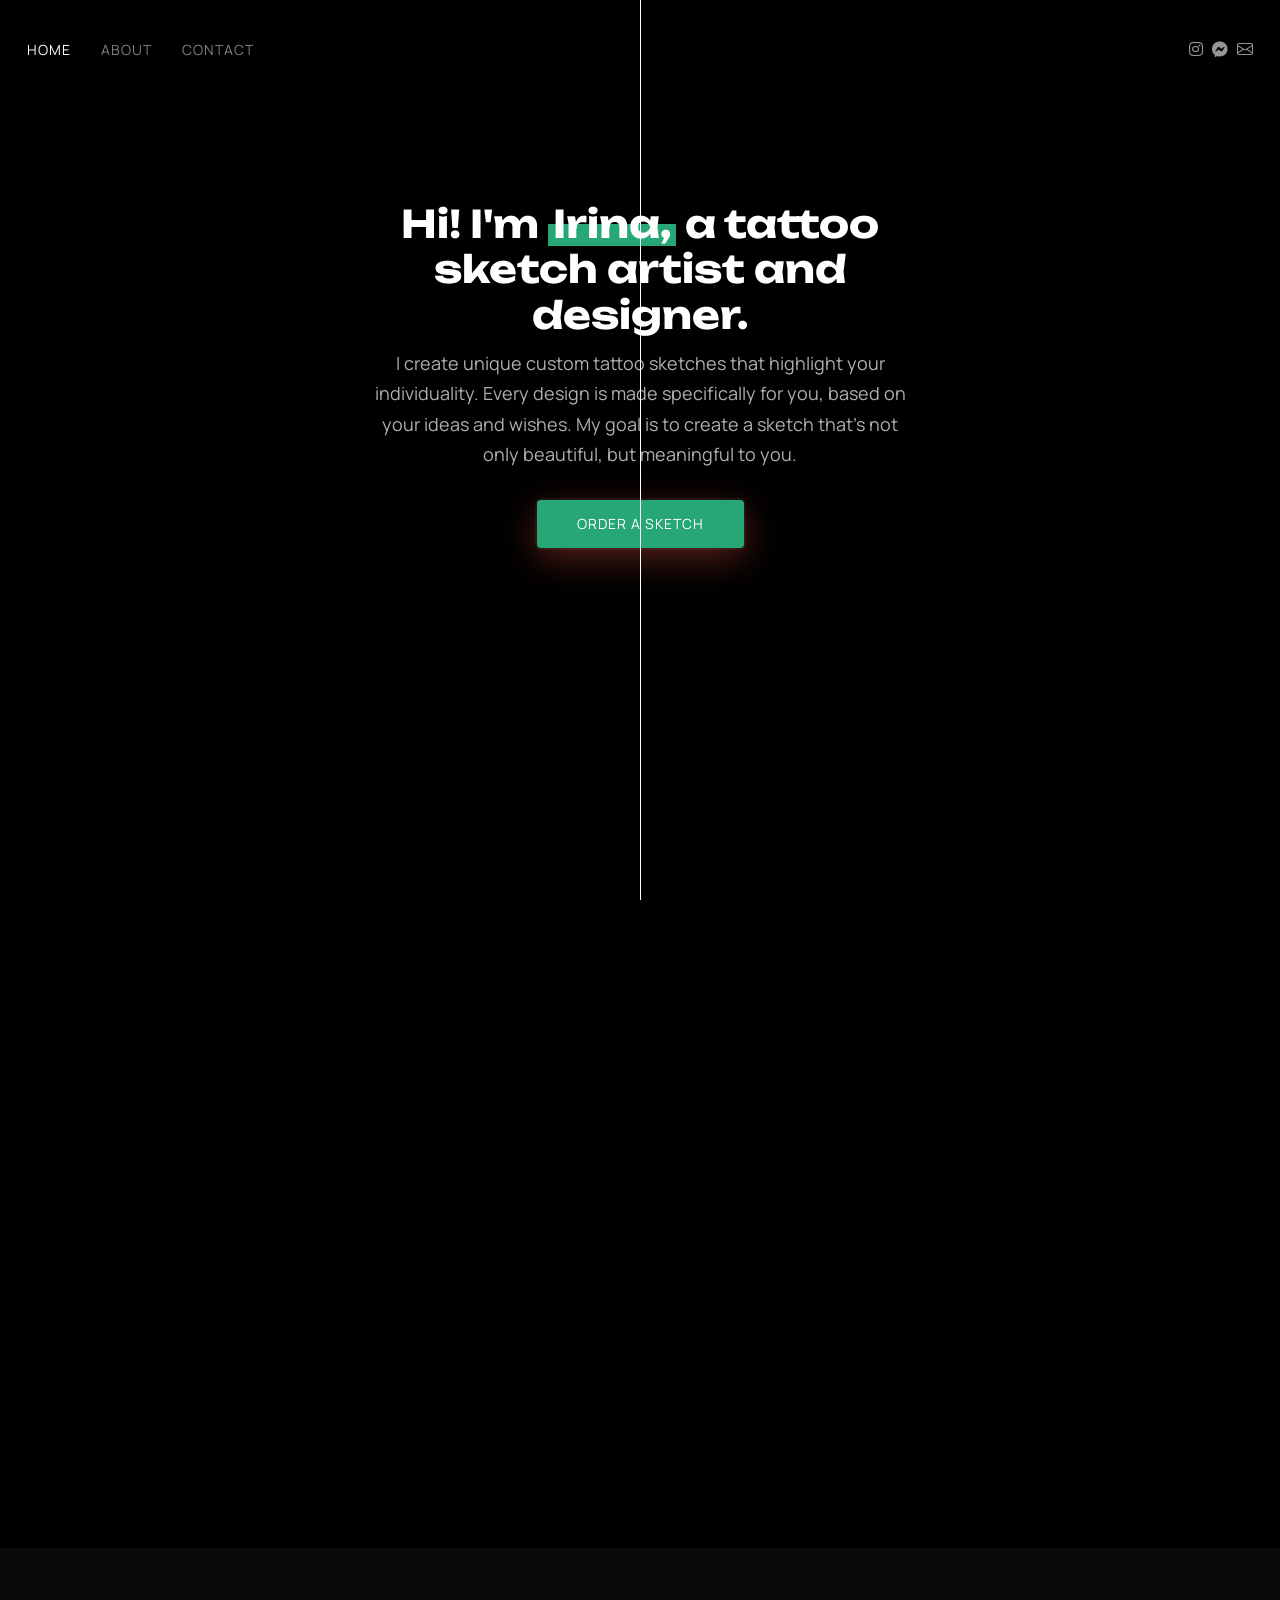
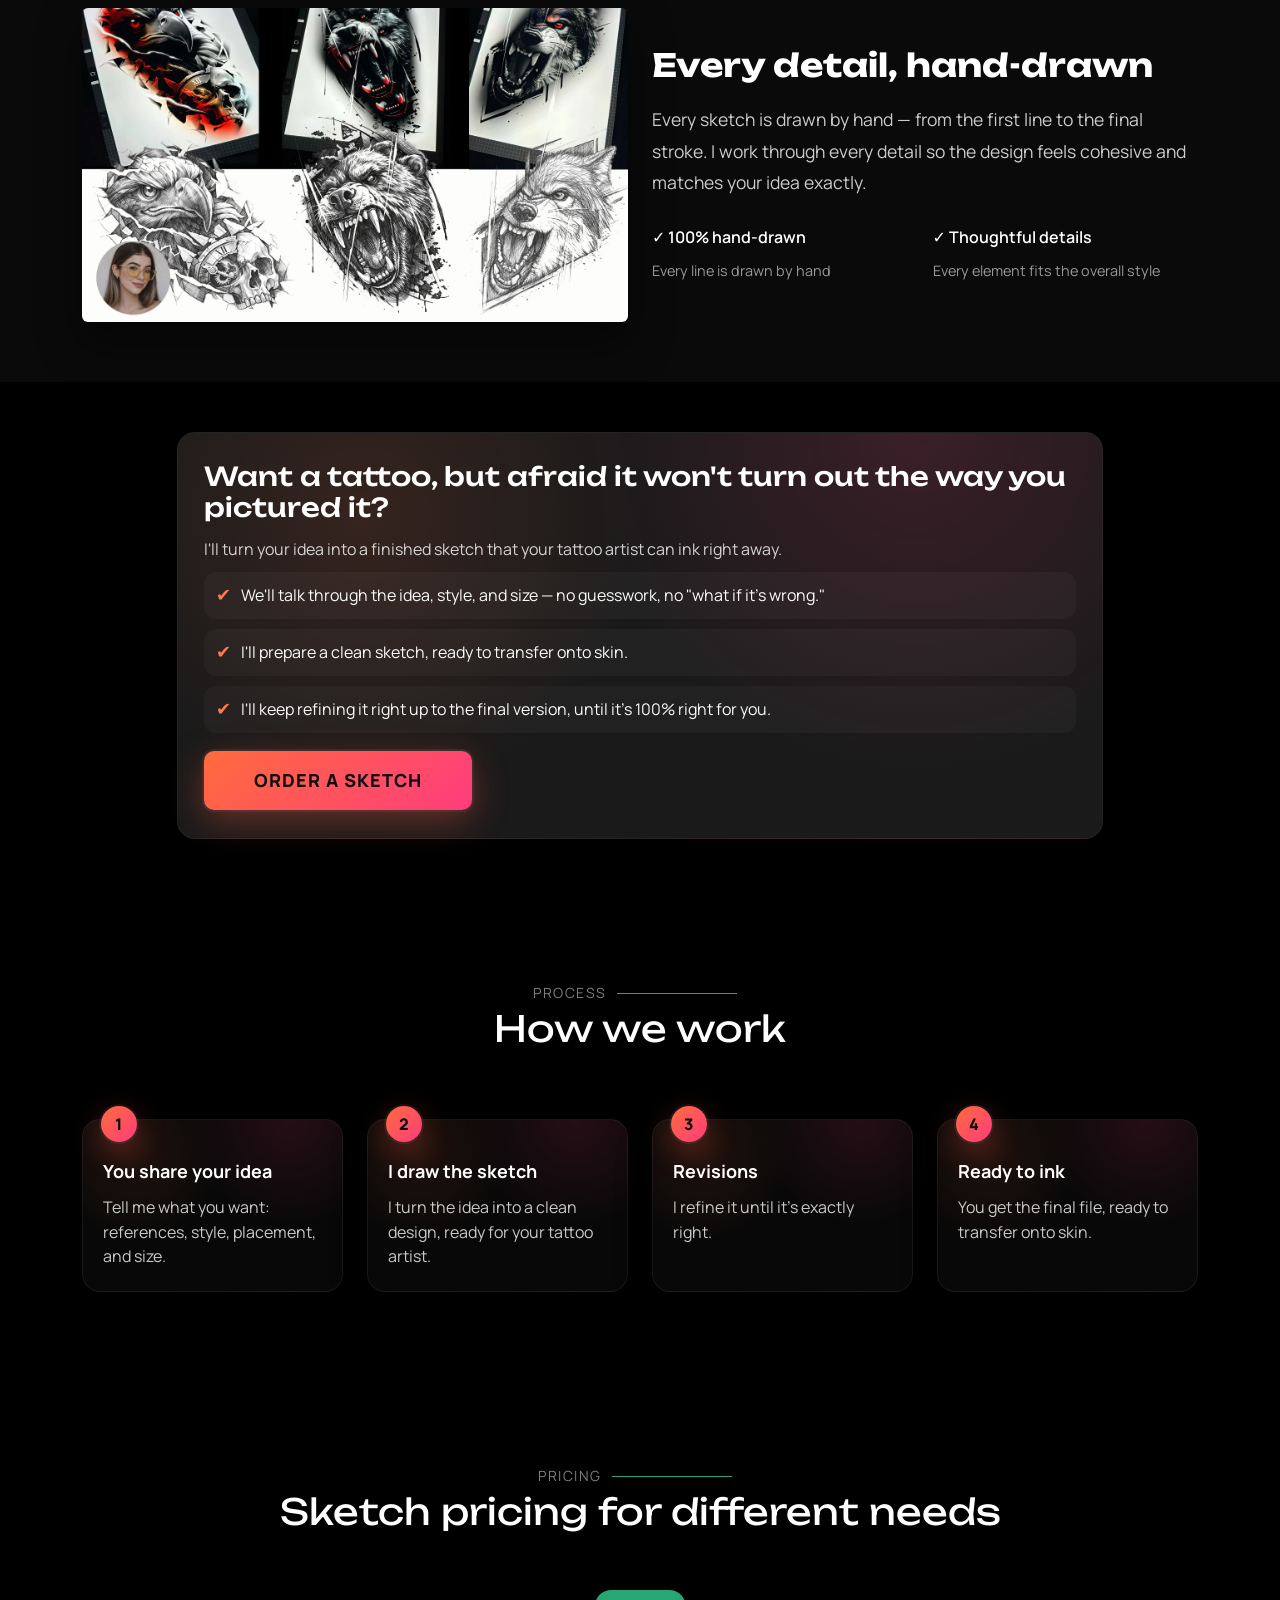
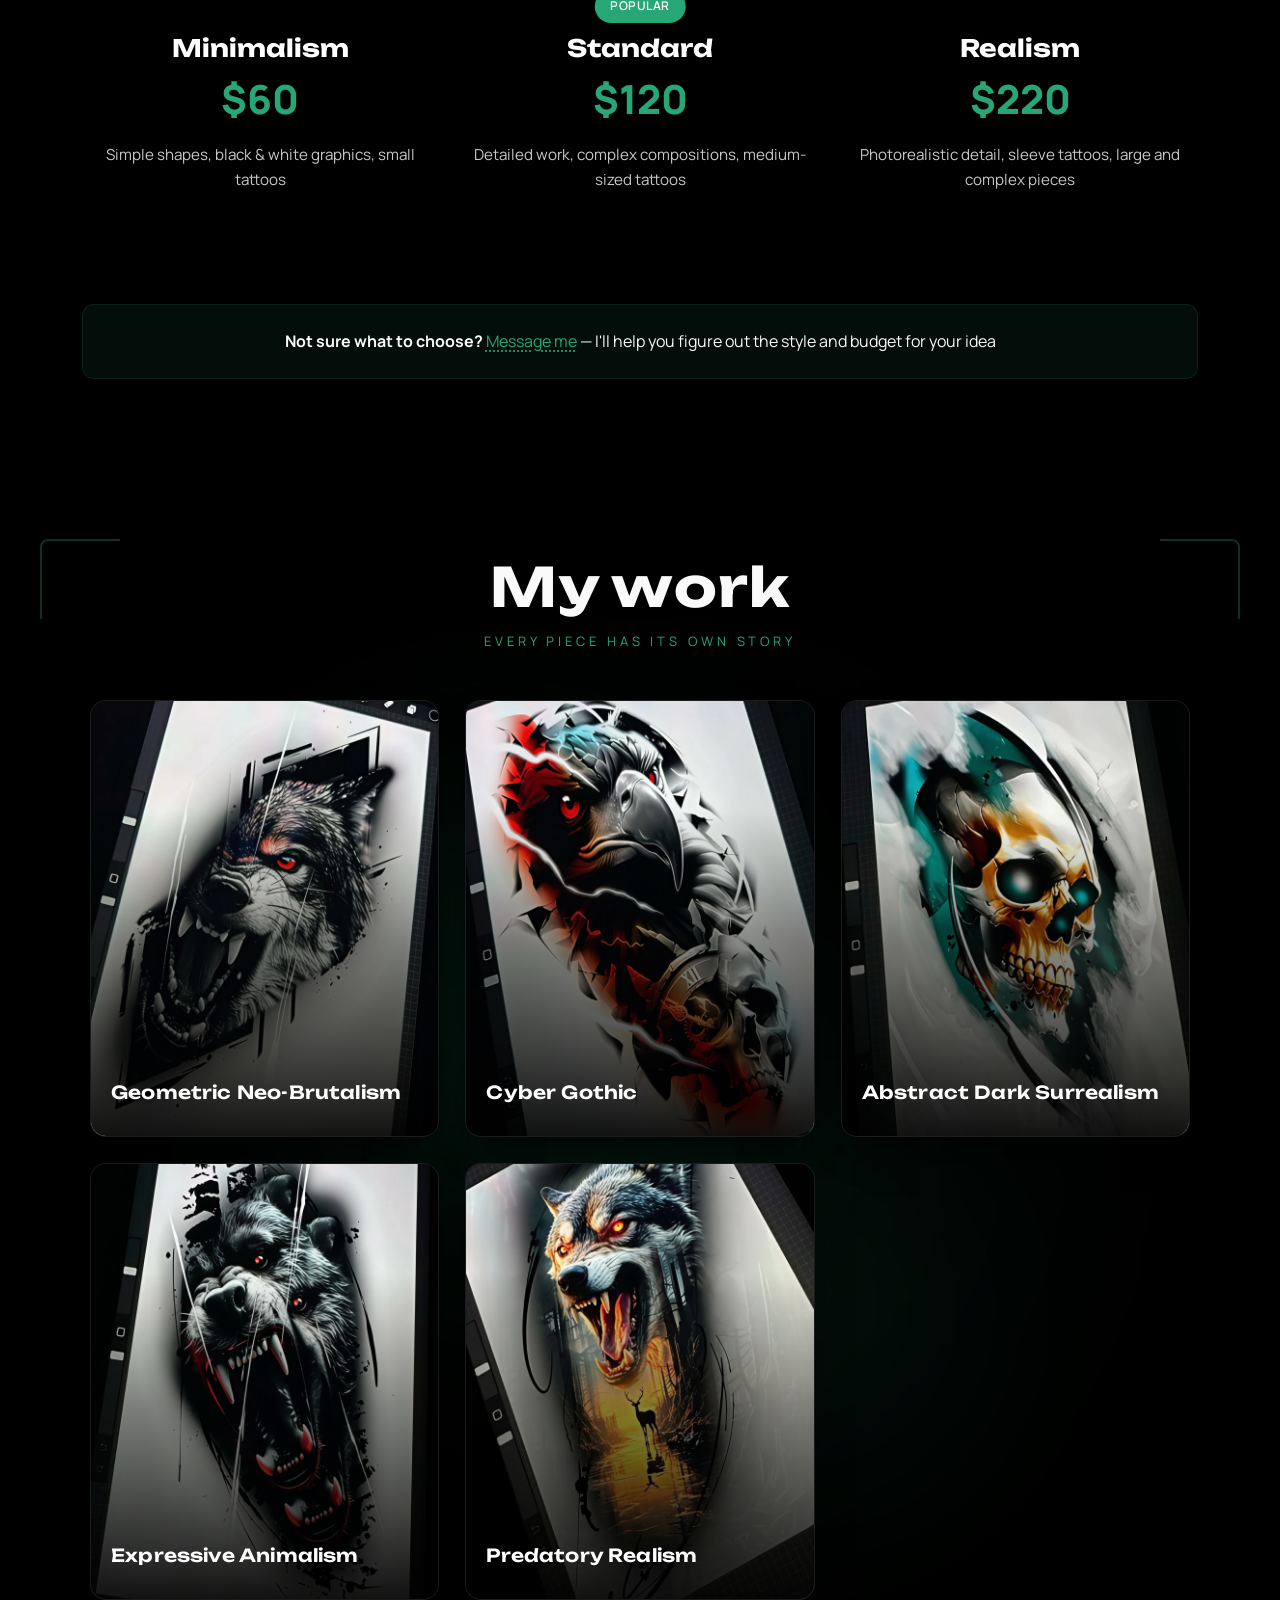
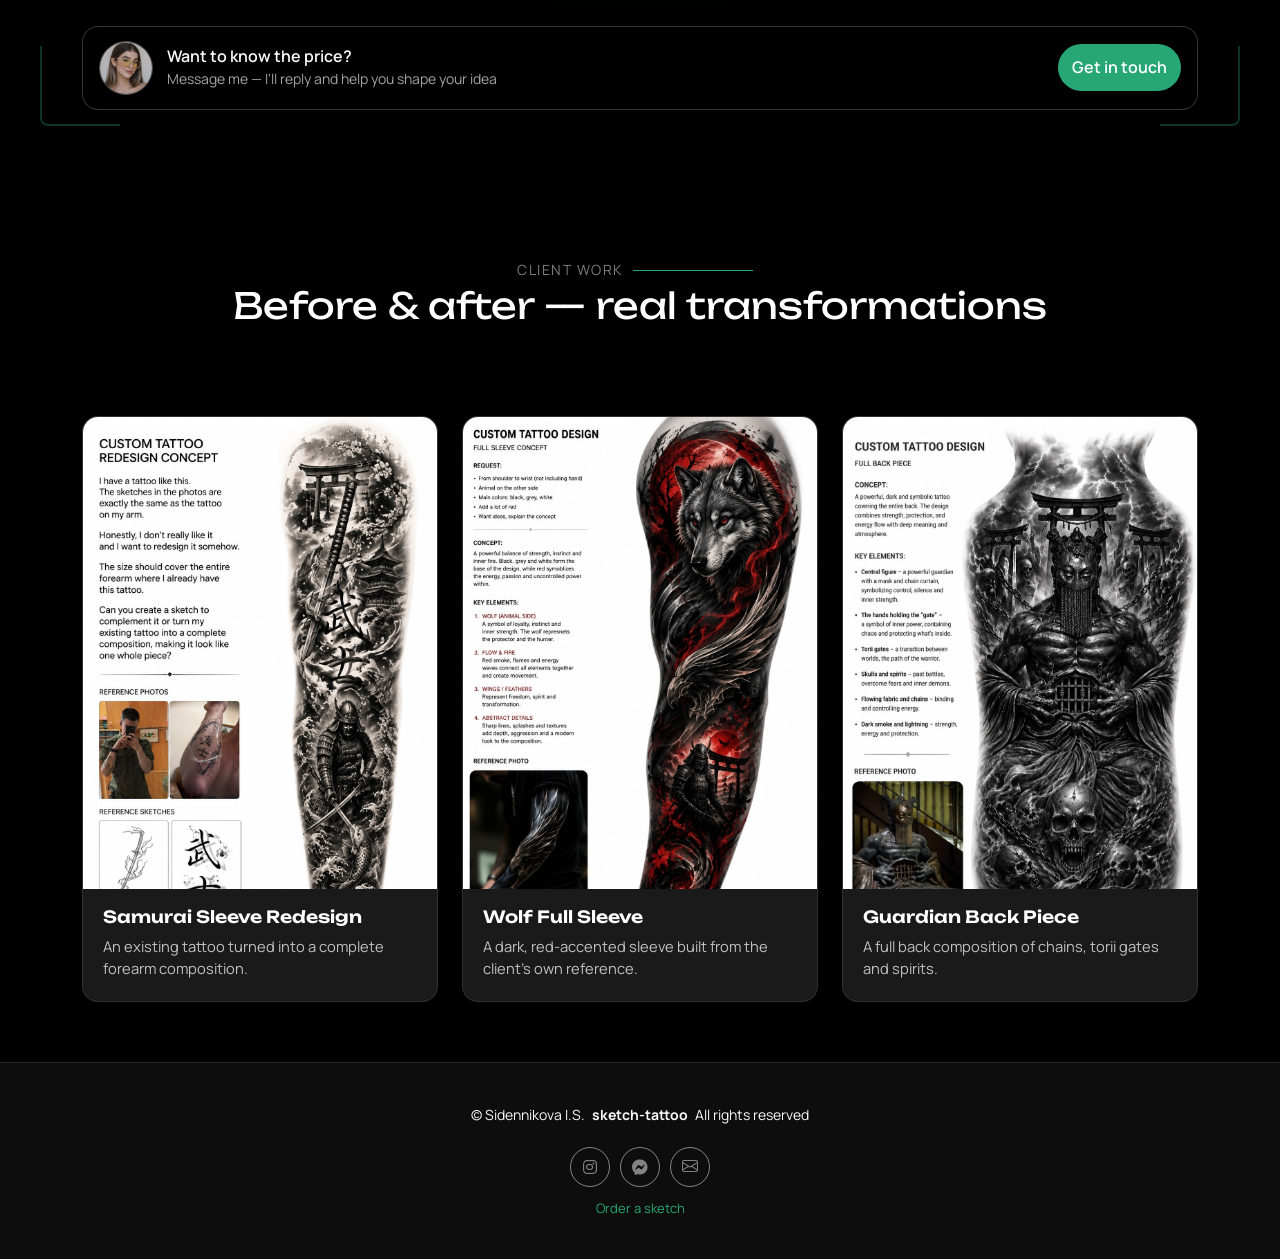
==== commit e00617ac: "7556" ====
--- a/index.html
+++ b/index.html
@@ -95,8 +95,8 @@
       </nav>
 
       <div class="header-social-links">
-        <a href="https://instagram.com/irinasketches" class="instagram" target="_blank" rel="noopener" aria-label="Instagram"><i class="fab fa-instagram"></i></a>
-        <a href="https://m.me/irinasketches" class="messenger" target="_blank" rel="noopener" aria-label="Facebook Messenger"><i class="fab fa-facebook-messenger"></i></a>
+        <a href="https://ig.me/m/sketchs.master" class="instagram" target="_blank" rel="noopener" aria-label="Instagram"><i class="fab fa-instagram"></i></a>
+        <a href="https://m.me/sketch1master" class="messenger" target="_blank" rel="noopener" aria-label="Facebook Messenger"><i class="fab fa-facebook-messenger"></i></a>
         <a href="mailto:sidelnikovairina002@gmail.com" class="email" rel="noopener" aria-label="Email"><i class="bi bi-envelope"></i></a>
       </div>
 
@@ -414,6 +414,53 @@
 
     </section><!-- /Gallery Section -->
 
+    <!-- Before / After Client Works Section -->
+    <section id="before-after" class="section ba-section">
+      <div class="container" data-aos="fade-up" data-aos-delay="80">
+        <div class="section-title text-center">
+          <h2>Client Work</h2>
+          <p>Before &amp; after — real transformations</p>
+        </div>
+
+        <div class="ba-grid">
+
+          <!-- Filled example -->
+          <div class="ba-card" data-aos="fade-up" data-aos-delay="100">
+            <div class="ba-card__media">
+              <img src="assets/img/gallery/before-after-1.jpg" alt="Samurai sleeve tattoo redesign — before and after" loading="lazy" draggable="false" oncontextmenu="return false;" onselectstart="return false;" ondragstart="return false;">
+            </div>
+            <div class="ba-card__caption">
+              <h3 class="ba-card__title">Samurai Sleeve Redesign</h3>
+              <p class="ba-card__text">An existing tattoo turned into a complete forearm composition.</p>
+            </div>
+          </div>
+
+          <!-- Filled example #2 -->
+          <div class="ba-card" data-aos="fade-up" data-aos-delay="150">
+            <div class="ba-card__media">
+              <img src="assets/img/gallery/before-after-2.jpg" alt="Wolf full sleeve tattoo concept — before and after" loading="lazy" draggable="false" oncontextmenu="return false;" onselectstart="return false;" ondragstart="return false;">
+            </div>
+            <div class="ba-card__caption">
+              <h3 class="ba-card__title">Wolf Full Sleeve</h3>
+              <p class="ba-card__text">A dark, red-accented sleeve built from the client's own reference.</p>
+            </div>
+          </div>
+
+          <!-- Filled example #3 -->
+          <div class="ba-card" data-aos="fade-up" data-aos-delay="200">
+            <div class="ba-card__media">
+              <img src="assets/img/gallery/before-after-3.jpg" alt="Guardian full back piece tattoo concept — before and after" loading="lazy" draggable="false" oncontextmenu="return false;" onselectstart="return false;" ondragstart="return false;">
+            </div>
+            <div class="ba-card__caption">
+              <h3 class="ba-card__title">Guardian Back Piece</h3>
+              <p class="ba-card__text">A full back composition of chains, torii gates and spirits.</p>
+            </div>
+          </div>
+
+        </div>
+      </div>
+    </section><!-- /Before / After Section -->
+
   </main>
 
   <footer id="footer" class="footer">
@@ -423,8 +470,8 @@
         <p>© <span>Sidennikova I.S.</span> <strong class="px-1 sitename">sketch-tattoo</strong> <span>All rights reserved</span></p>
       </div>
       <div class="social-links d-flex justify-content-center">
-        <a href="https://instagram.com/irinasketches" target="_blank" rel="noopener" aria-label="Instagram"><i class="fab fa-instagram"></i></a>
-        <a href="https://m.me/irinasketches" target="_blank" rel="noopener" aria-label="Facebook Messenger"><i class="fab fa-facebook-messenger"></i></a>
+        <a href="https://ig.me/m/sketchs.master" target="_blank" rel="noopener" aria-label="Instagram"><i class="fab fa-instagram"></i></a>
+        <a href="https://m.me/sketch1master" target="_blank" rel="noopener" aria-label="Facebook Messenger"><i class="fab fa-facebook-messenger"></i></a>
         <a href="mailto:sidelnikovairina002@gmail.com" rel="noopener" aria-label="Email"><i class="bi bi-envelope"></i></a>
       </div>
       <div class="credits">
@@ -468,14 +515,14 @@
       </div>
 
       <div class="order-modal__msg-list">
-        <a class="order-modal__dark-btn order-modal__msg-btn" href="https://instagram.com/irinasketches" target="_blank" rel="noopener">
+        <a class="order-modal__dark-btn order-modal__msg-btn" href="https://ig.me/m/sketchs.master" target="_blank" rel="noopener">
           <i class="fab fa-instagram"></i>
           <span class="order-modal__msg-btn-text">
             <span class="order-modal__msg-btn-main">Instagram</span>
-            <span class="order-modal__msg-btn-sub">@irinasketches — direct message</span>
+            <span class="order-modal__msg-btn-sub">@sketchs.master — direct message</span>
           </span>
         </a>
-        <a class="order-modal__dark-btn order-modal__msg-btn" href="https://m.me/irinasketches" target="_blank" rel="noopener">
+        <a class="order-modal__dark-btn order-modal__msg-btn" href="https://m.me/sketch1master" target="_blank" rel="noopener">
           <i class="fab fa-facebook-messenger"></i>
           <span class="order-modal__msg-btn-text">
             <span class="order-modal__msg-btn-main">Messenger</span>
--- a/assets/css/main.css
+++ b/assets/css/main.css
@@ -2881,3 +2881,116 @@
     font-weight: 800;
   }
 }
+
+/*--------------------------------------------------------------
+# Before / After — Client Work Section
+--------------------------------------------------------------*/
+.ba-section {
+  padding: 60px 0;
+}
+
+.ba-grid {
+  display: grid;
+  grid-template-columns: repeat(3, 1fr);
+  gap: 24px;
+  margin-top: 20px;
+}
+
+@media (max-width: 991px) {
+  .ba-grid {
+    grid-template-columns: repeat(2, 1fr);
+  }
+}
+
+@media (max-width: 600px) {
+  .ba-grid {
+    grid-template-columns: 1fr;
+  }
+}
+
+.ba-card {
+  position: relative;
+  border-radius: 16px;
+  overflow: hidden;
+  background: var(--surface-color);
+  border: 1px solid color-mix(in srgb, var(--default-color), transparent 90%);
+  transition: transform 0.35s ease, box-shadow 0.35s ease, border-color 0.35s ease;
+}
+
+.ba-card:hover {
+  transform: translateY(-6px);
+  box-shadow: 0 20px 45px rgba(0, 0, 0, 0.45);
+  border-color: color-mix(in srgb, var(--accent-color), transparent 40%);
+}
+
+.ba-card__media {
+  width: 100%;
+  aspect-ratio: 3 / 4;
+  overflow: hidden;
+  background: #0a0a0a;
+}
+
+.ba-card__media img {
+  width: 100%;
+  height: 100%;
+  object-fit: cover;
+  object-position: top center;
+  display: block;
+  transition: transform 0.6s ease;
+}
+
+.ba-card:hover .ba-card__media img {
+  transform: scale(1.05);
+}
+
+.ba-card__caption {
+  padding: 18px 20px 22px;
+}
+
+.ba-card__title {
+  color: var(--heading-color);
+  font-family: var(--heading-font);
+  font-size: 1.05rem;
+  font-weight: 600;
+  margin: 0 0 8px;
+}
+
+.ba-card__text {
+  color: color-mix(in srgb, var(--default-color), transparent 25%);
+  font-size: 0.92rem;
+  line-height: 1.5;
+  margin: 0;
+}
+
+/* Placeholder cards for upcoming client works */
+.ba-card--soon {
+  display: flex;
+  align-items: center;
+  justify-content: center;
+  aspect-ratio: 3 / 4.55;
+  border-style: dashed;
+  border-color: color-mix(in srgb, var(--default-color), transparent 75%);
+  background: color-mix(in srgb, var(--surface-color), transparent 15%);
+}
+
+.ba-card--soon:hover {
+  transform: none;
+  box-shadow: none;
+  border-color: color-mix(in srgb, var(--accent-color), transparent 55%);
+}
+
+.ba-card__soon {
+  display: flex;
+  flex-direction: column;
+  align-items: center;
+  gap: 10px;
+  color: color-mix(in srgb, var(--default-color), transparent 45%);
+  font-size: 0.95rem;
+  font-weight: 500;
+  letter-spacing: 0.02em;
+}
+
+.ba-card__soon i {
+  font-size: 1.8rem;
+  color: color-mix(in srgb, var(--accent-color), transparent 20%);
+}
--- a/assets/css/main.css
+++ b/assets/css/main.css
@@ -2881,3 +2881,116 @@
     font-weight: 800;
   }
 }
+
+/*--------------------------------------------------------------
+# Before / After — Client Work Section
+--------------------------------------------------------------*/
+.ba-section {
+  padding: 60px 0;
+}
+
+.ba-grid {
+  display: grid;
+  grid-template-columns: repeat(3, 1fr);
+  gap: 24px;
+  margin-top: 20px;
+}
+
+@media (max-width: 991px) {
+  .ba-grid {
+    grid-template-columns: repeat(2, 1fr);
+  }
+}
+
+@media (max-width: 600px) {
+  .ba-grid {
+    grid-template-columns: 1fr;
+  }
+}
+
+.ba-card {
+  position: relative;
+  border-radius: 16px;
+  overflow: hidden;
+  background: var(--surface-color);
+  border: 1px solid color-mix(in srgb, var(--default-color), transparent 90%);
+  transition: transform 0.35s ease, box-shadow 0.35s ease, border-color 0.35s ease;
+}
+
+.ba-card:hover {
+  transform: translateY(-6px);
+  box-shadow: 0 20px 45px rgba(0, 0, 0, 0.45);
+  border-color: color-mix(in srgb, var(--accent-color), transparent 40%);
+}
+
+.ba-card__media {
+  width: 100%;
+  aspect-ratio: 3 / 4;
+  overflow: hidden;
+  background: #0a0a0a;
+}
+
+.ba-card__media img {
+  width: 100%;
+  height: 100%;
+  object-fit: cover;
+  object-position: top center;
+  display: block;
+  transition: transform 0.6s ease;
+}
+
+.ba-card:hover .ba-card__media img {
+  transform: scale(1.05);
+}
+
+.ba-card__caption {
+  padding: 18px 20px 22px;
+}
+
+.ba-card__title {
+  color: var(--heading-color);
+  font-family: var(--heading-font);
+  font-size: 1.05rem;
+  font-weight: 600;
+  margin: 0 0 8px;
+}
+
+.ba-card__text {
+  color: color-mix(in srgb, var(--default-color), transparent 25%);
+  font-size: 0.92rem;
+  line-height: 1.5;
+  margin: 0;
+}
+
+/* Placeholder cards for upcoming client works */
+.ba-card--soon {
+  display: flex;
+  align-items: center;
+  justify-content: center;
+  aspect-ratio: 3 / 4.55;
+  border-style: dashed;
+  border-color: color-mix(in srgb, var(--default-color), transparent 75%);
+  background: color-mix(in srgb, var(--surface-color), transparent 15%);
+}
+
+.ba-card--soon:hover {
+  transform: none;
+  box-shadow: none;
+  border-color: color-mix(in srgb, var(--accent-color), transparent 55%);
+}
+
+.ba-card__soon {
+  display: flex;
+  flex-direction: column;
+  align-items: center;
+  gap: 10px;
+  color: color-mix(in srgb, var(--default-color), transparent 45%);
+  font-size: 0.95rem;
+  font-weight: 500;
+  letter-spacing: 0.02em;
+}
+
+.ba-card__soon i {
+  font-size: 1.8rem;
+  color: color-mix(in srgb, var(--accent-color), transparent 20%);
+}
